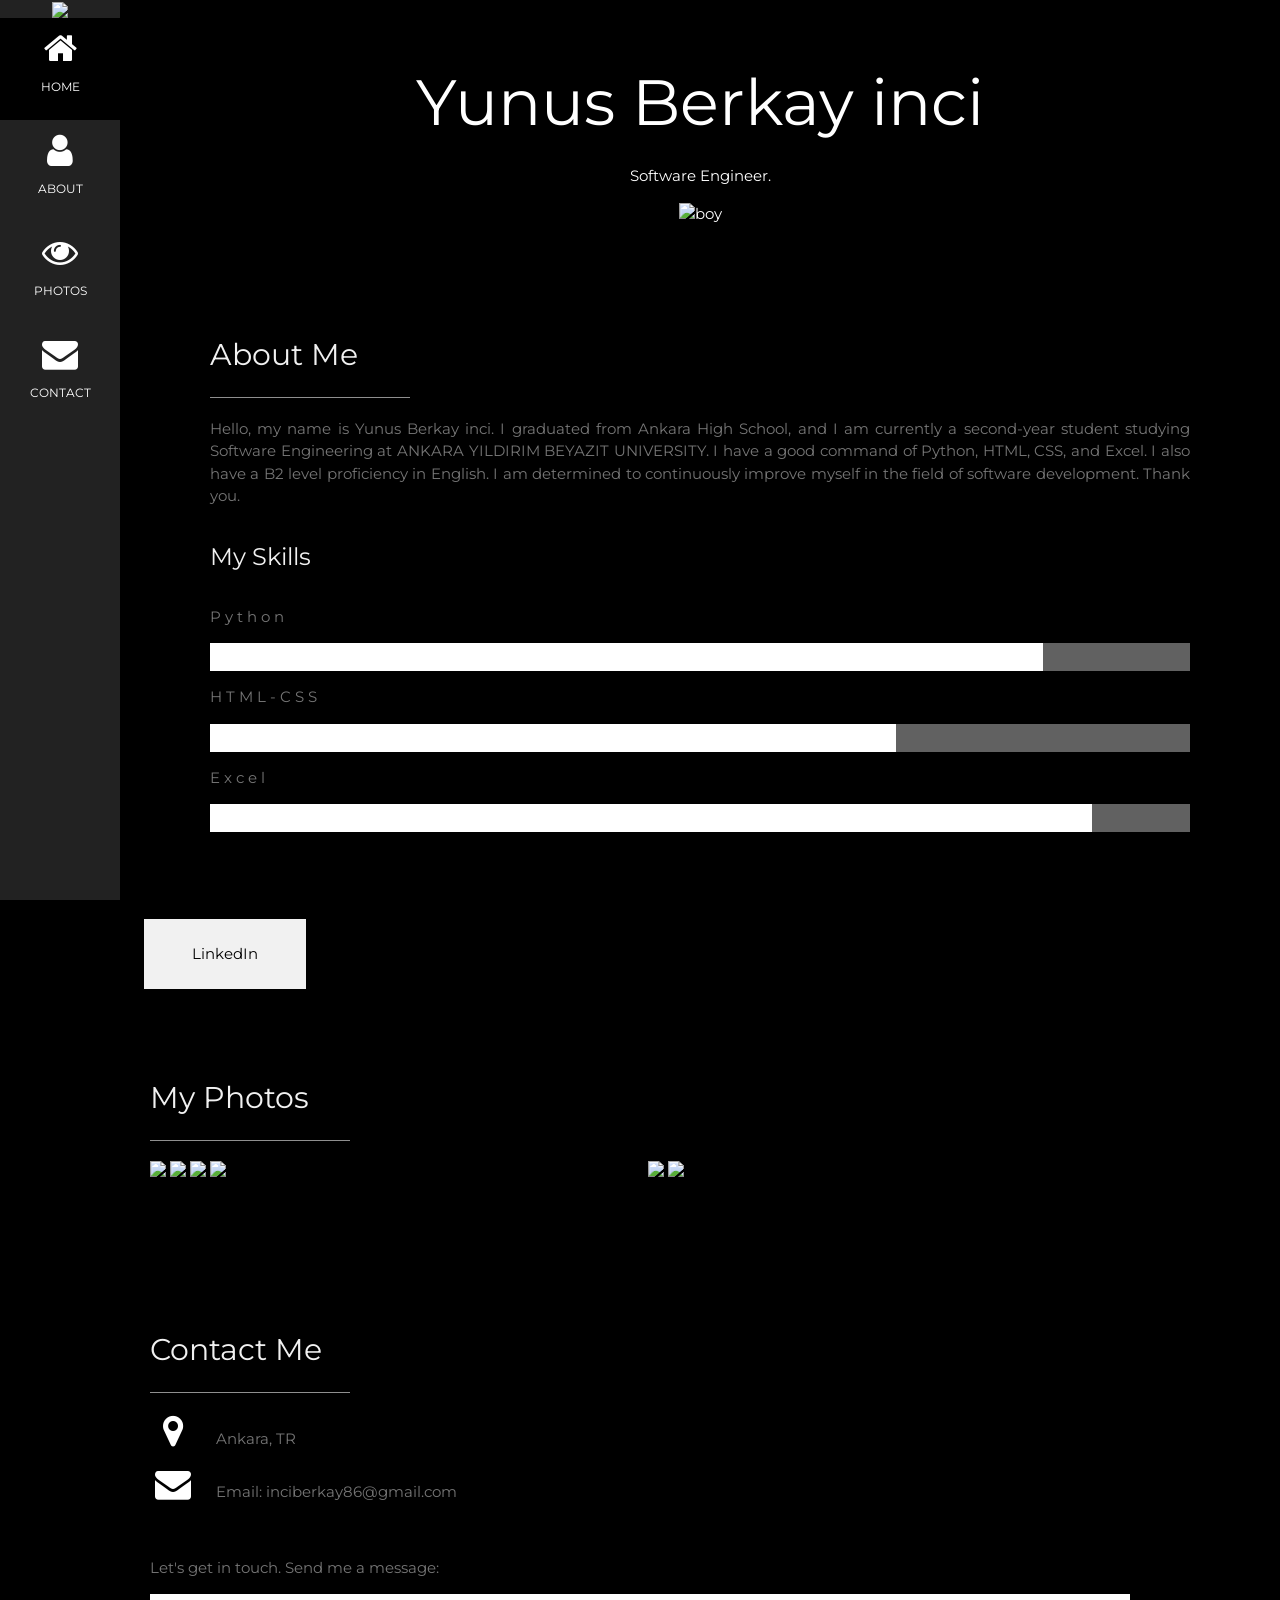
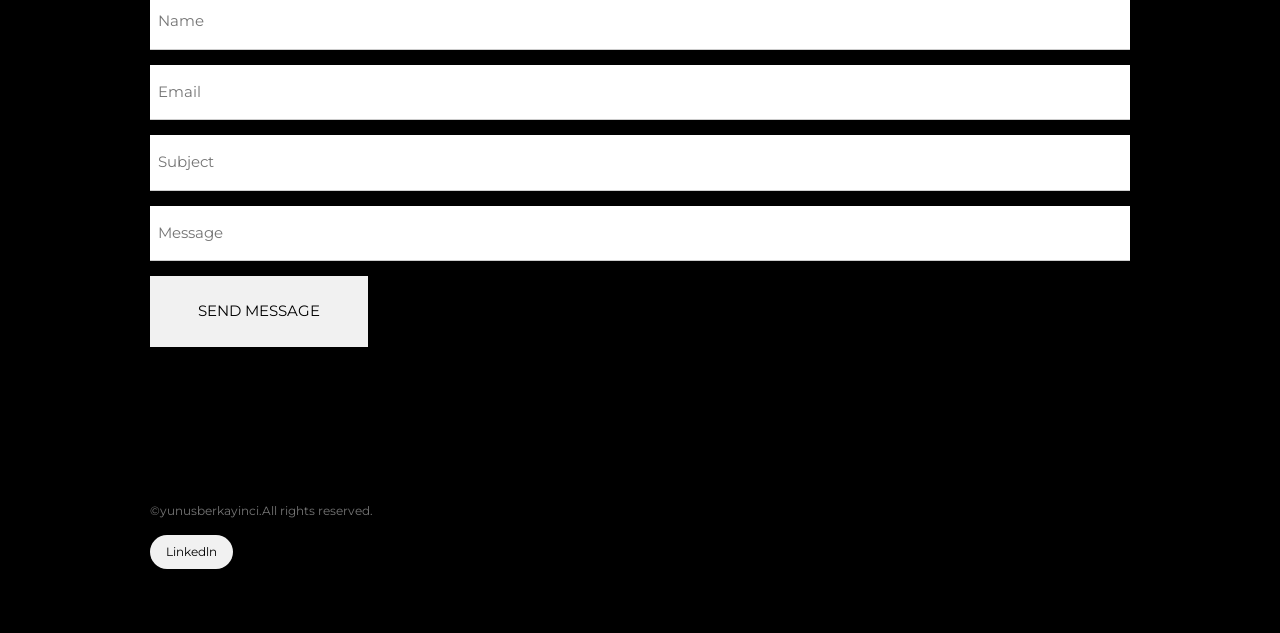
==== index.html @ 7a549a01 "Add files via upload" ====
<!DOCTYPE html>
<html>
  
  <head>
    

    <link rel="icon" type="image/png" href="logo.png">
    <title>Yunus Berkay inci</title>
    <body oncontextmenu="return false" onselectstart="return false" ondragstart="return false"></body>
<script type="text/javascript">

//form tags to omit in NS6+:
var omitformtags=["input", "textarea", "select"]

omitformtags=omitformtags.join("|")

function disableselect(e){
if (omitformtags.indexOf(e.target.tagName.toLowerCase())==-1)
return false
}

function reEnable(){
return true
}

if (typeof document.onselectstart!="undefined")
document.onselectstart=new Function ("return false")
else{
document.onmousedown=disableselect
document.onmouseup=reEnable
}

</script>
<body onkeydown="return false">
    <SCRIPT LANGUAGE="Javascript"><!--
      var isNS = (navigator.appName == "Netscape") ? 1 : 0;
      var EnableRightClick = 0;
      if(isNS)
      document.captureEvents(Event.MOUSEDOWN||Event.MOUSEUP);
      function mischandler(){
      if(EnableRightClick==1){ return true; }
      else {return false; }
      }
      function mousehandler(e){
      if(EnableRightClick==1){ return true; }
      var myevent = (isNS) ? e : event;
      var eventbutton = (isNS) ? myevent.which : myevent.button;
      if((eventbutton==2)||(eventbutton==3)) return false;
      }
      function keyhandler(e) {
      var myevent = (isNS) ? e : window.event;
      if (myevent.keyCode==96)
      EnableRightClick = 1;
      return;
      }
      document.oncontextmenu = mischandler;
      document.onkeypress = keyhandler;
      document.onmousedown = mousehandler;
      document.onmouseup = mousehandler;
      //-->
      </script>
    <!-- Google tag (gtag.js) -->
<script async src="https://www.googletagmanager.com/gtag/js?id=G-PHRYR0H6L5">
</script>
<script>
  window.dataLayer = window.dataLayer || [];
  function gtag(){dataLayer.push(arguments);}
  gtag('js', new Date());

  gtag('config', 'G-PHRYR0H6L5');
</script>
<script async src="https://pagead2.googlesyndication.com/pagead/js/adsbygoogle.js?client=ca-pub-6258520644225406"
     crossorigin="anonymous"></script>
    <meta charset="UTF-8">
    <meta name="viewport" content="width=device-width, initial-scale=1">
    <link rel="stylesheet" href="https://www.w3schools.com/w3css/4/w3.css">
    <link rel="stylesheet" href="https://fonts.googleapis.com/css?family=Montserrat">
    <link rel="stylesheet" href="https://cdnjs.cloudflare.com/ajax/libs/font-awesome/4.7.0/css/font-awesome.min.css">
    <style>
    body, h1,h2,h3,h4,h5,h6 {font-family: "Montserrat", sans-serif}
    .w3-row-padding img {margin-bottom: 12px}
    /* Set the width of the sidebar to 120px */
    .w3-sidebar {width: 120px;background: #222;}
    /* Add a left margin to the "page content" that matches the width of the sidebar (120px) */
    #main {margin-left: 120px}
    /* Remove margins from "page content" on small screens */
    @media only screen and (max-width: 600px) {#main {margin-left: 0}}
    </style>
  </head>
<body class="w3-black">

<!-- Icon Bar (Sidebar - hidden on small screens) -->
<nav class="w3-sidebar w3-bar-block w3-small w3-hide-small w3-center">
  <!-- Avatar image in top left corner -->
  <img src="mezuniyet.jpeg" style="width:100%">
  <a href="#" class="w3-bar-item w3-button w3-padding-large w3-black">
    <i class="fa fa-home w3-xxlarge"></i>
    <p>HOME</p>
    

  </a>
  <a href="#about" class="w3-bar-item w3-button w3-padding-large w3-hover-black">
    <i class="fa fa-user w3-xxlarge"></i>
    <p>ABOUT</p>
  </a>
  <a href="#photos" class="w3-bar-item w3-button w3-padding-large w3-hover-black">
    <i class="fa fa-eye w3-xxlarge"></i>
    <p>PHOTOS</p>
  </a>
  <a href="#contact" class="w3-bar-item w3-button w3-padding-large w3-hover-black">
    <i class="fa fa-envelope w3-xxlarge"></i>
    <p>CONTACT</p>
  </a>
</nav>

<!-- Navbar on small screens (Hidden on medium and large screens) -->
<div class="w3-top w3-hide-large w3-hide-medium" id="myNavbar">
  <div class="w3-bar w3-black w3-opacity w3-hover-opacity-off w3-center w3-small">
    <a href="#" class="w3-bar-item w3-button" style="width:25% !important">HOME</a>
    <a href="#about" class="w3-bar-item w3-button" style="width:25% !important">ABOUT</a>
    <a href="#photos" class="w3-bar-item w3-button" style="width:25% !important">PHOTOS</a>
    <a href="#contact" class="w3-bar-item w3-button" style="width:25% !important">CONTACT</a>
  </div>
</div>

<!-- Page Content -->
<div class="w3-padding-large" id="main">
  <!-- Header/Home -->
  <header class="w3-container w3-padding-32 w3-center w3-black" id="home">
    <h1 class="w3-jumbo"><span class="w3-hide-small">Yunus </span> Berkay inci</h1>
    <p>Software Engineer.</p>
    <img src="ana_resim.jpeg" alt="boy" class="w3-image" width="992" height="1108">
  </header>

  <!-- About Section -->
  <div class="w3-content w3-justify w3-text-grey w3-padding-64" id="about">
    <h2 class="w3-text-light-grey">About Me</h2>
    <hr style="width:200px" class="w3-opacity">
    <p>Hello,

my name is Yunus Berkay inci. I graduated from Ankara High School, and I am currently a second-year student studying Software Engineering at ANKARA YILDIRIM BEYAZIT UNIVERSITY. I have a good command of Python, HTML, CSS, and Excel. I also have a B2 level proficiency in English. I am determined to continuously improve myself in the field of software development.

Thank you.

    </p>
    <h3 class="w3-padding-16 w3-text-light-grey">My Skills</h3>
    <p class="w3-wide">Python</p>
    <div class="w3-dark-grey">
      <div class="w3-white" style="height:28px;width:85%"></div>
    </div>
    <p class="w3-wide">HTML-CSS</p>
    <div class="w3-dark-grey">
      <div class="w3-white" style="height:28px;width:70%"></div>
    </div>
    <p class="w3-wide">Excel</p>
    <div class="w3-dark-grey">
      <div class="w3-white" style="height:28px;width:90%"></div>
    </div><br>
    
    
    </div>

    <button class="w3-button w3-light-grey w3-padding-large">
      <a href="javascript:void(0)" class="w3-button w3-light-grey w3-padding-large">LinkedIn</a>
    </button>
    
    
    </div>
    
    
    
  <!-- End About Section -->
  </div>
  
  <!-- Portfolio Section -->
  <div class="w3-padding-64 w3-content" id="photos">
    <h2 class="w3-text-light-grey">My Photos</h2>
    <hr style="width:200px" class="w3-opacity">

    <!-- Grid for photos -->
    <div class="w3-row-padding" style="margin:0 -16px">
      <div class="w3-half">
        <img src="kurtulus_moto.jpeg" style="width:100%">
        <img src="f5.jpeg" style="width:100%">
        <img src="silah.jpeg" style="width:100%">
        <img src="havali.jpeg" style="width:100%">
      </div>

      <div class="w3-half">
        <img src="mezuniyet.jpeg" style="width:100%">
        
        <img src="kucuk_aslan.jpeg" style="width:100%">
        
      </div>
    <!-- End photo grid -->
    </div>
  <!-- End Portfolio Section -->
  </div>

  <!-- Contact Section -->
  <div class="w3-padding-64 w3-content w3-text-grey" id="contact">
    <h2 class="w3-text-light-grey">Contact Me</h2>
    <hr style="width:200px" class="w3-opacity">

    <div class="w3-section">
      <p><i class="fa fa-map-marker fa-fw w3-text-white w3-xxlarge w3-margin-right"></i> Ankara, TR</p>
      
      <p><i class="fa fa-envelope fa-fw w3-text-white w3-xxlarge w3-margin-right"> </i> Email: inciberkay86@gmail.com</p>
    </div><br>
    <p>Let's get in touch. Send me a message:</p>

    <form action="/action_page.php" target="_blank">
      <p><input class="w3-input w3-padding-16" type="text" placeholder="Name" required name="Name"></p>
      <p><input class="w3-input w3-padding-16" type="text" placeholder="Email" required name="Email"></p>
      <p><input class="w3-input w3-padding-16" type="text" placeholder="Subject" required name="Subject"></p>
      <p><input class="w3-input w3-padding-16" type="text" placeholder="Message" required name="Message"></p>
      <p>
        <button class="w3-button w3-light-grey w3-padding-large" type="submit">
          <a href="https://mail.google.com/" class="w3-button w3-light-grey w3-padding-large">SEND MESSAGE</a>
        </button>
      </p>
    </form>
  <!-- End Contact Section -->
  </div>
  
<footer class="w3-content w3-padding-64 w3-text-grey w3-xlarge">
  
 <p class="w3-small">©yunusberkayinci.All rights reserved.  </p>
 <a class="w3-button w3-round-xxlarge w3-small w3-light-grey" href="https://www.linkedin.com/in/yunusberkayinciseng/" target="_blank">Linkedln</a> 
 <!-- End footer -->
</footer>

<!-- END PAGE CONTENT -->
</div>

</body>
</html>
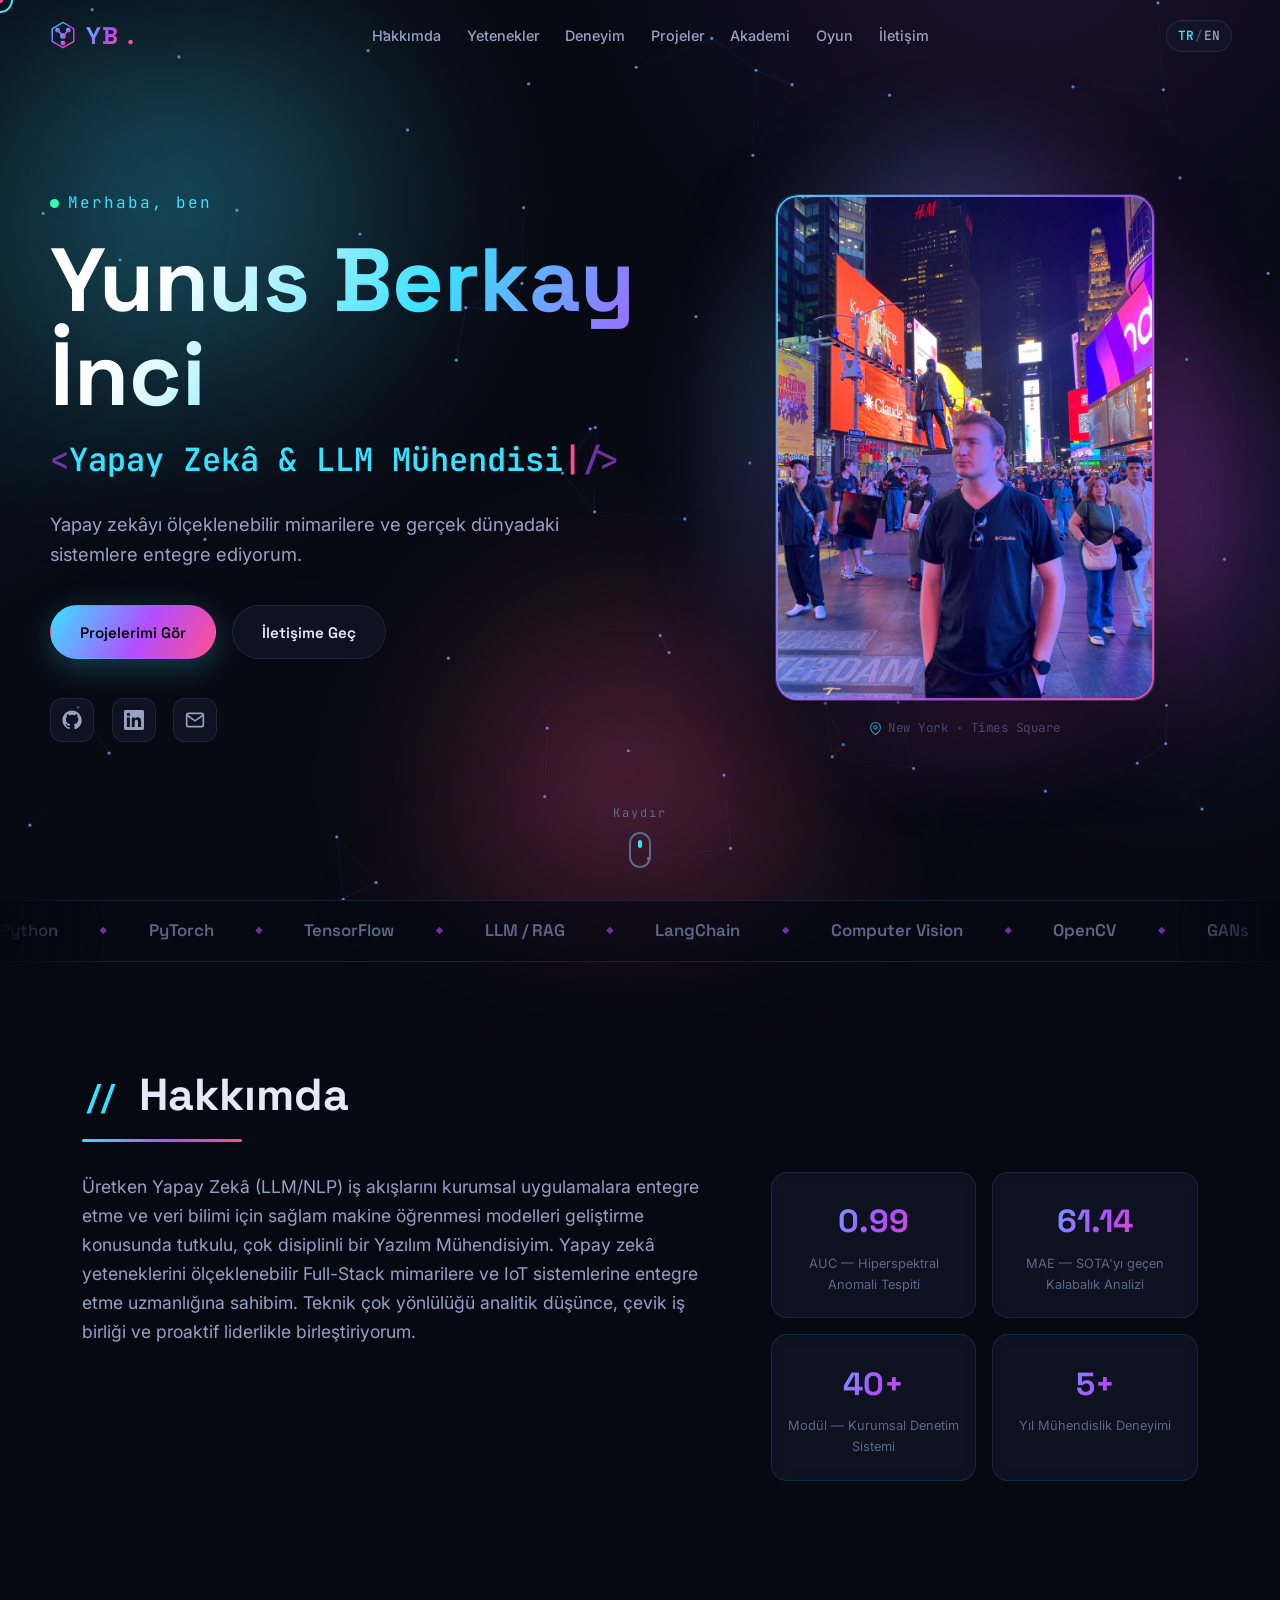
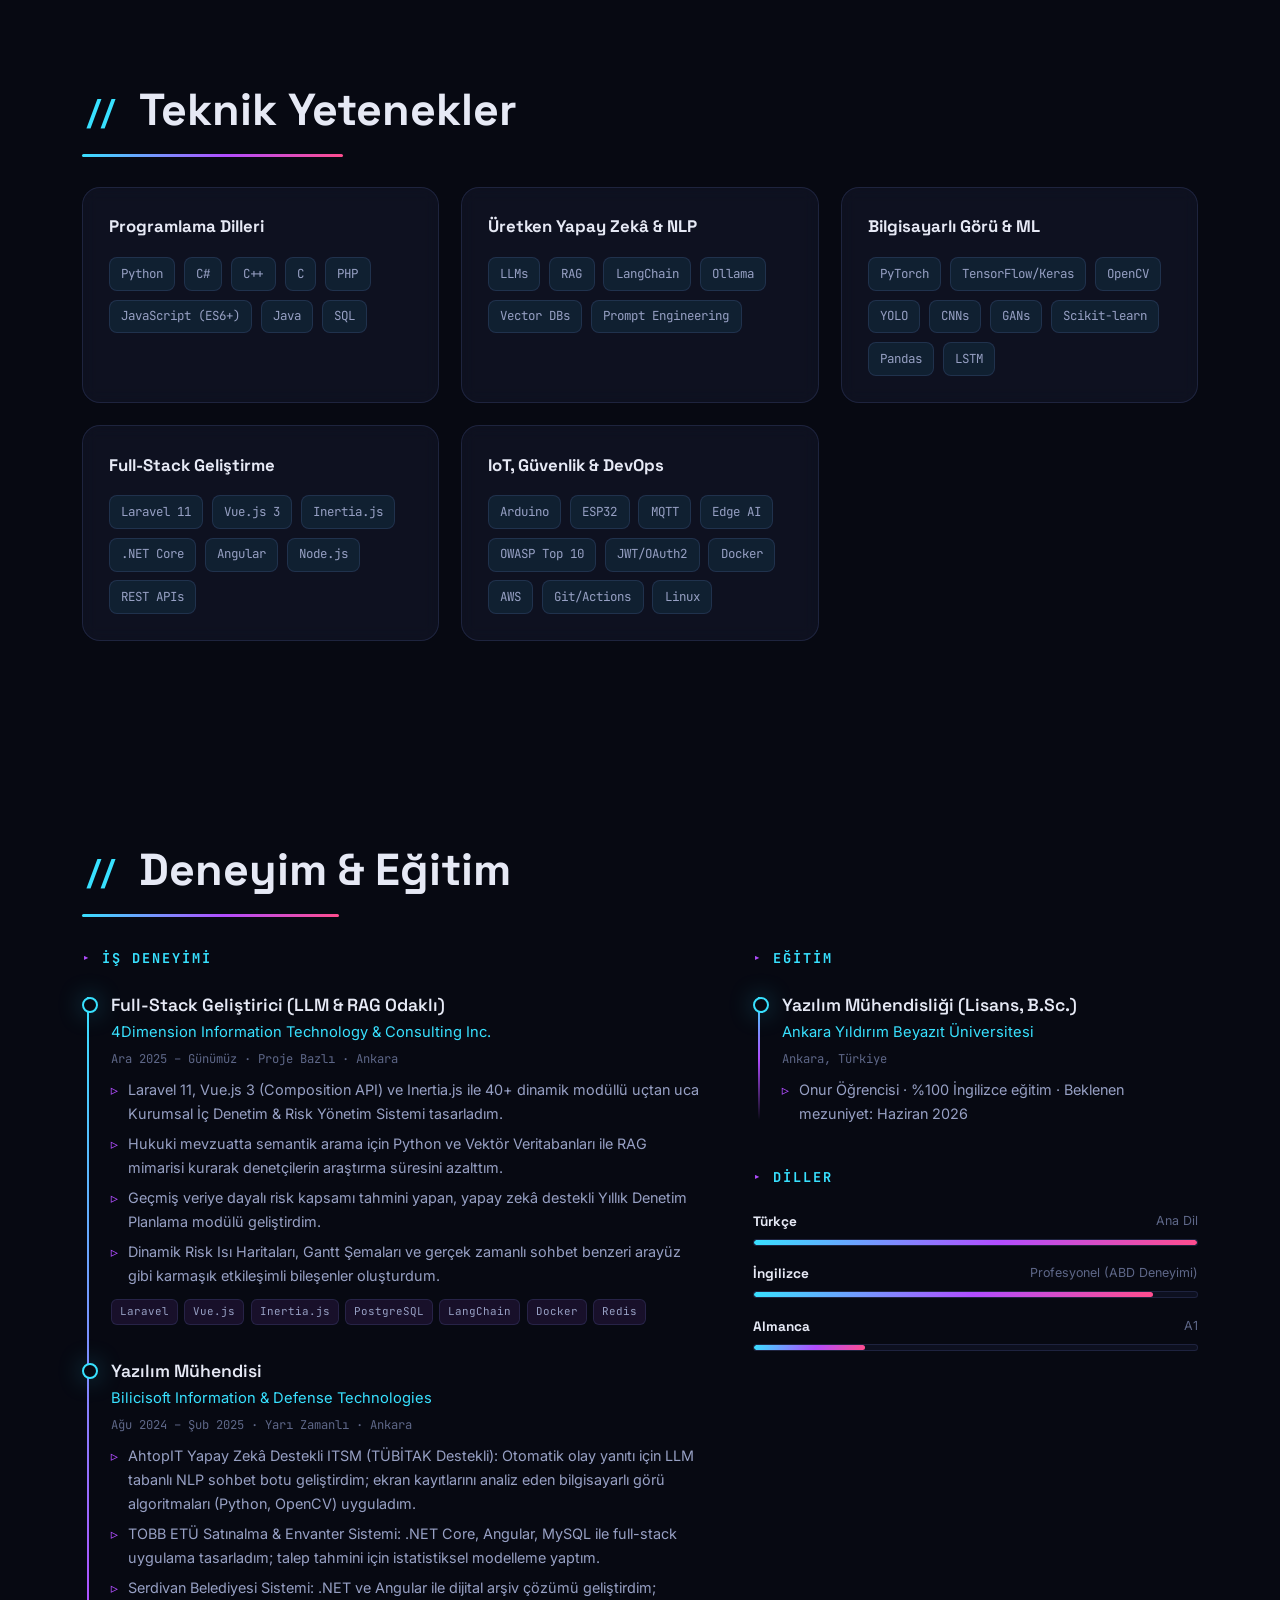
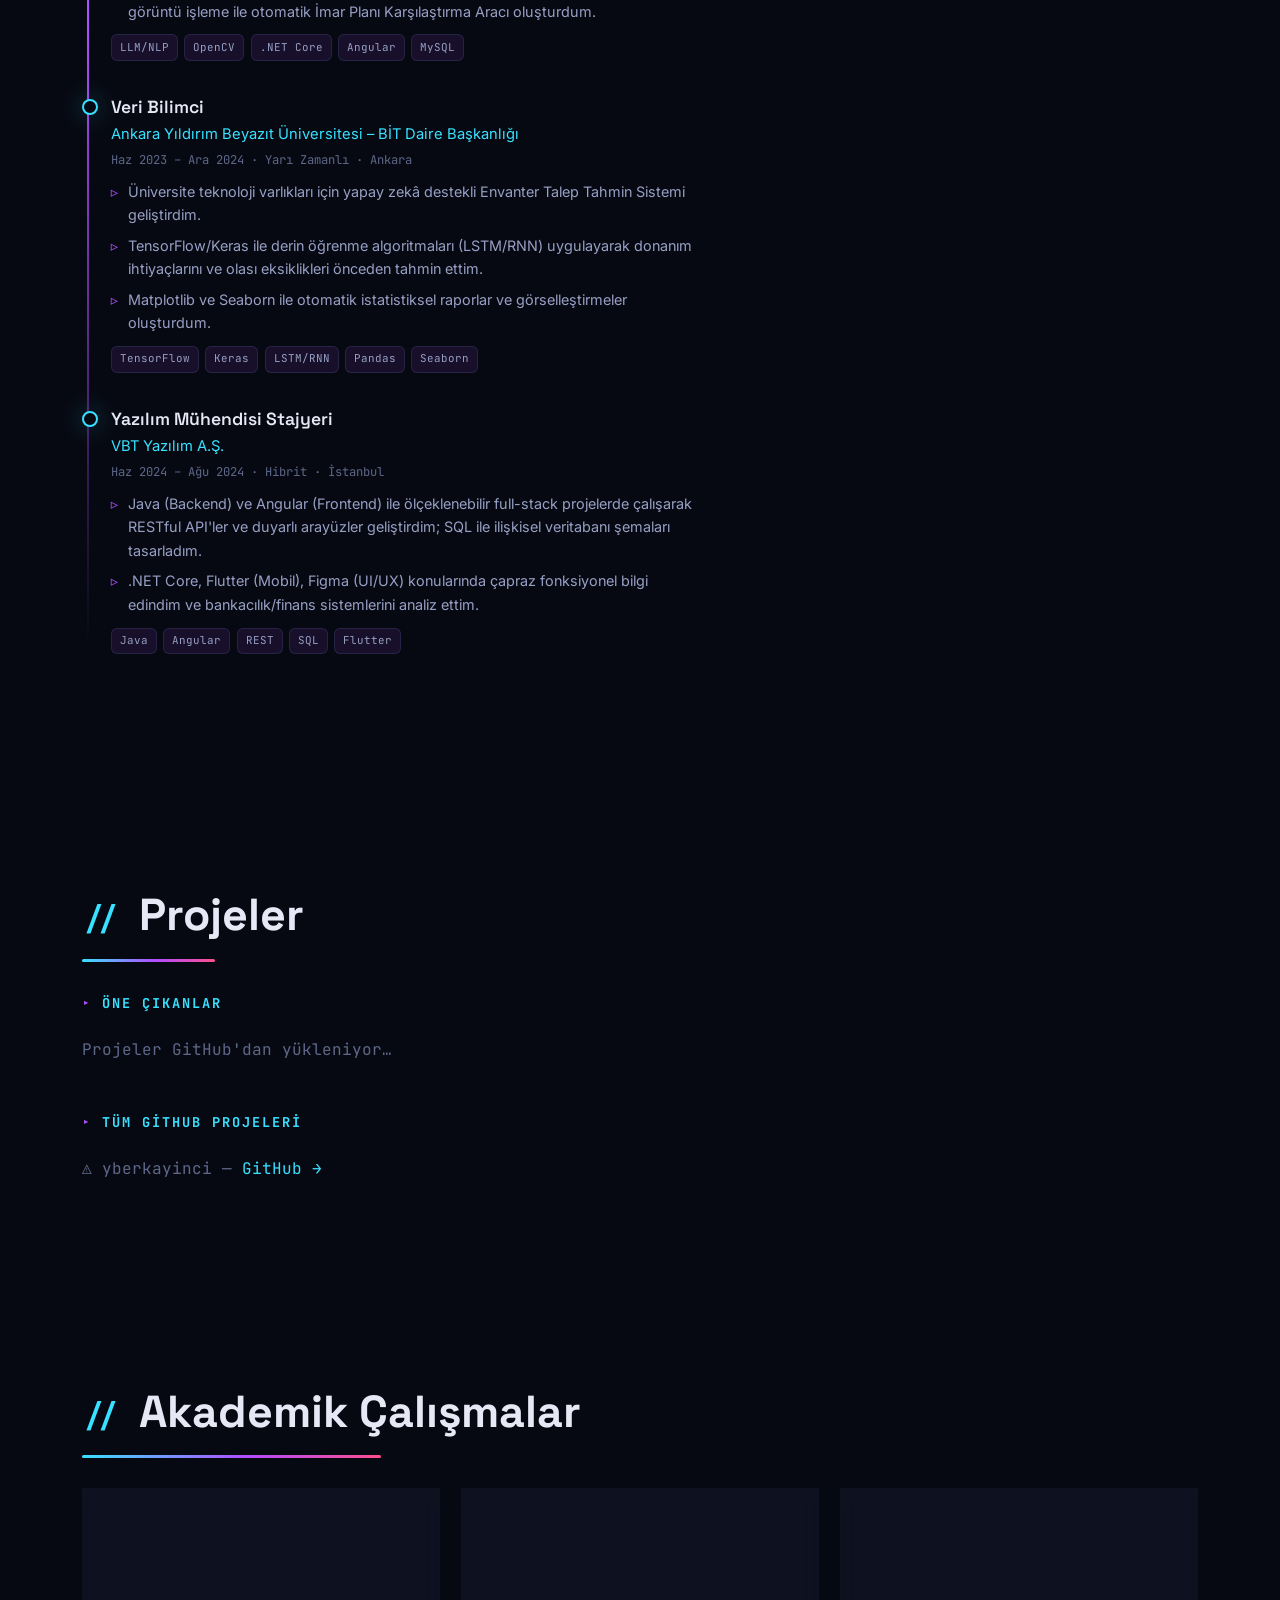
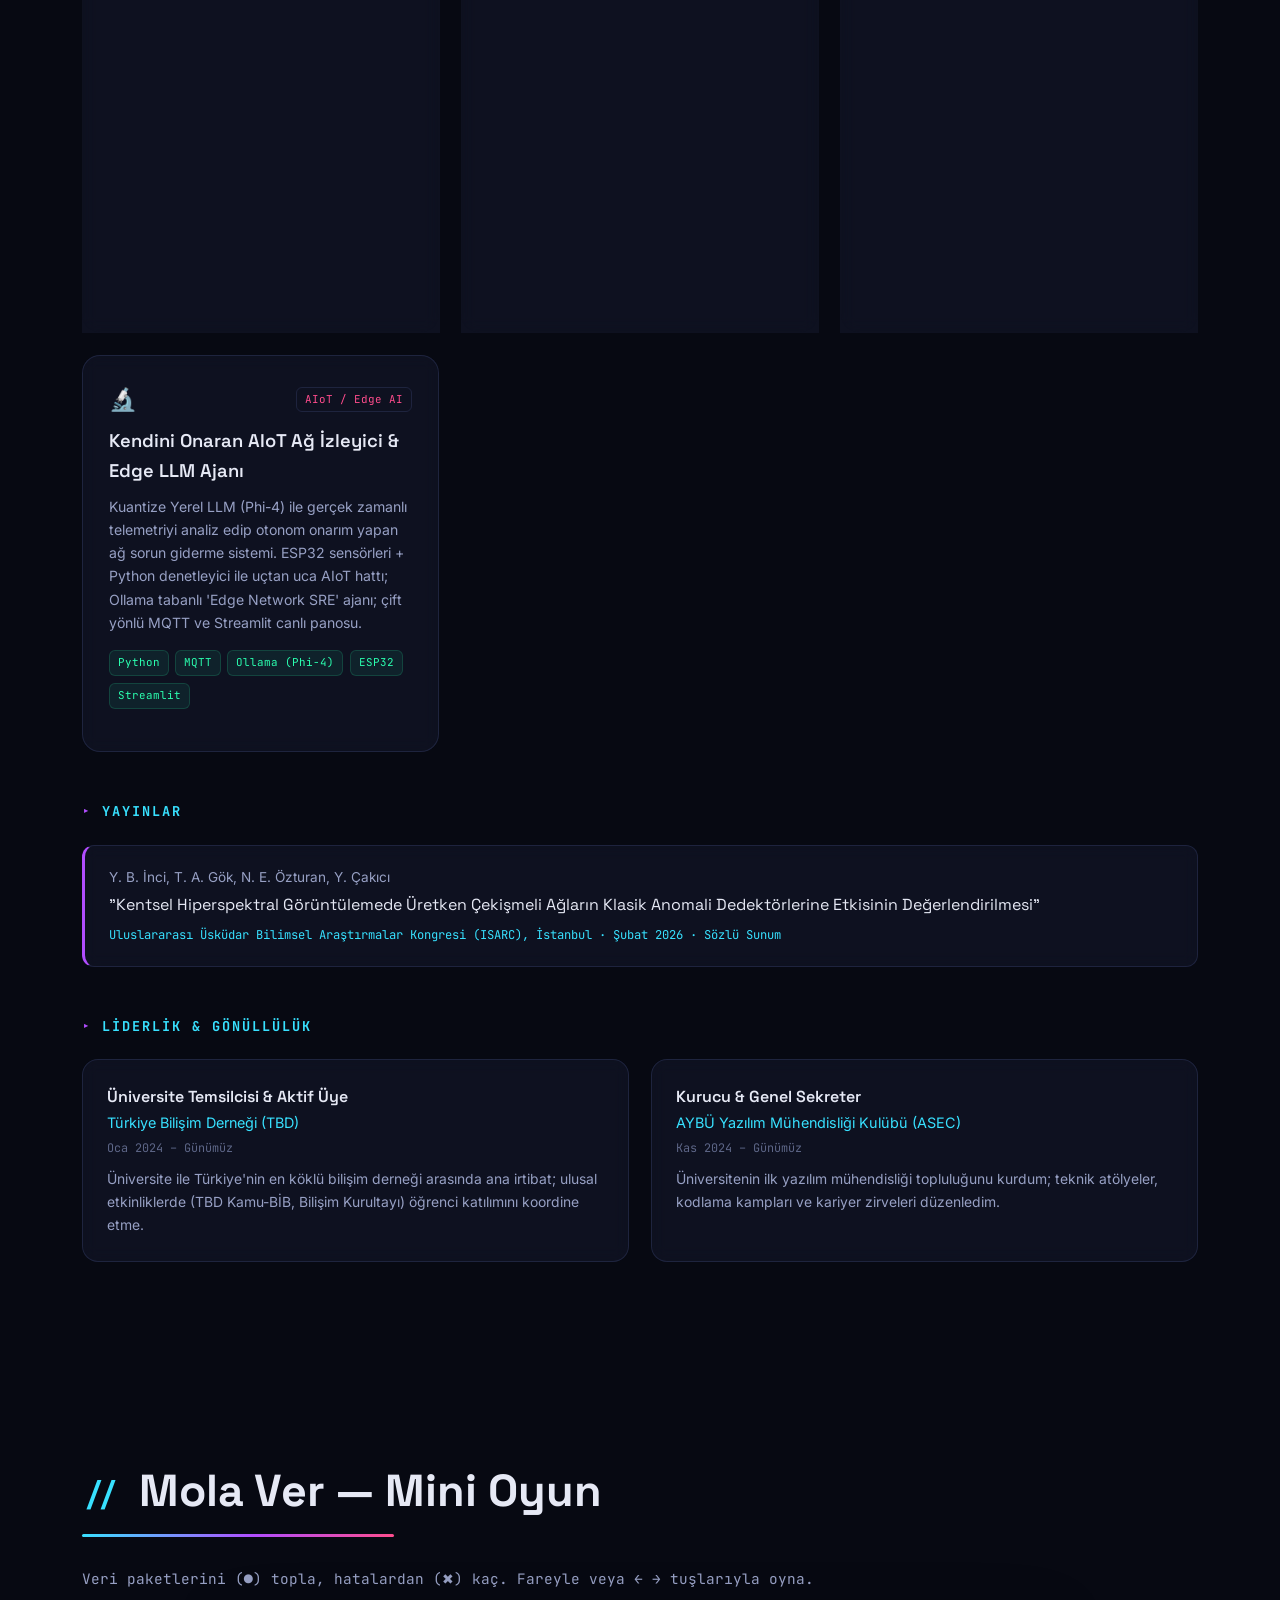
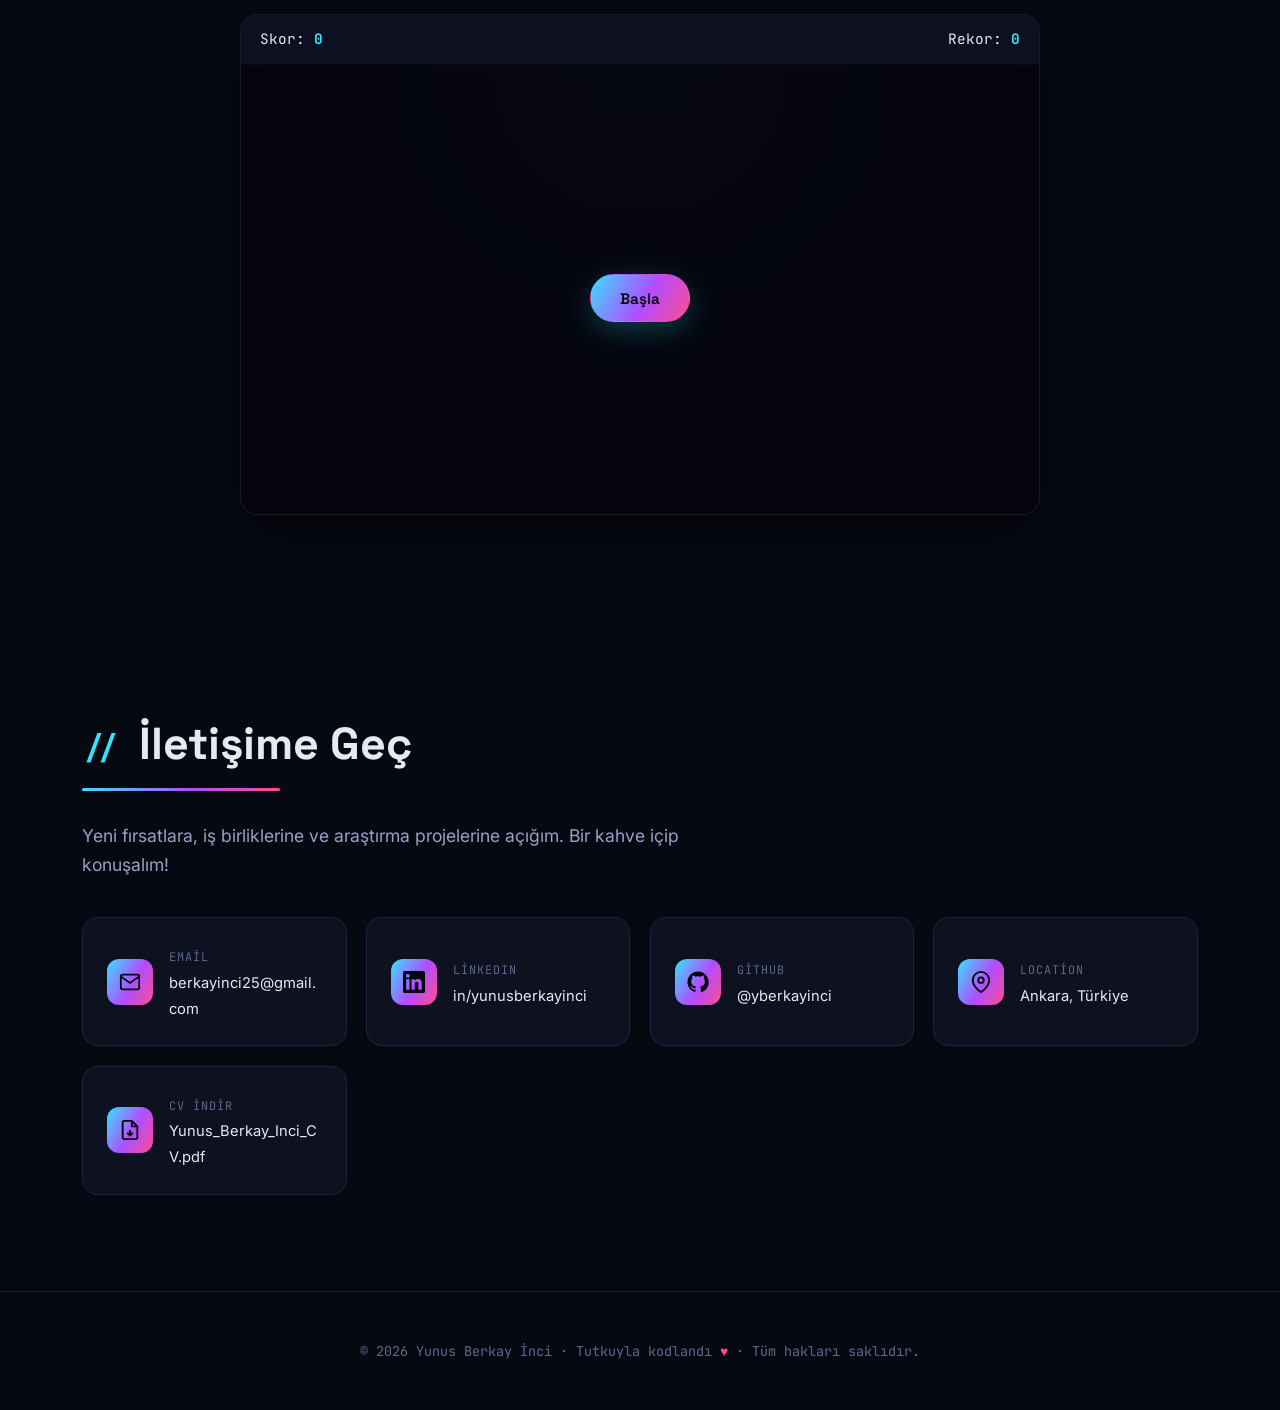
==== commit 2f4bfd0c: "feat: modern bilingual portfolio with photo, logo, animations & live GitHub projects Dark+neon, TR/E" ====
--- a/index.html
+++ b/index.html
@@ -1,237 +1,191 @@
-<!DOCTYPE html>
-<html>
-  
-  <head>
-    
-
-    <link rel="icon" type="image/png" href="logo.png">
-    <title>Yunus Berkay inci</title>
-    <body oncontextmenu="return false" onselectstart="return false" ondragstart="return false"></body>
-<script type="text/javascript">
-
-//form tags to omit in NS6+:
-var omitformtags=["input", "textarea", "select"]
-
-omitformtags=omitformtags.join("|")
-
-function disableselect(e){
-if (omitformtags.indexOf(e.target.tagName.toLowerCase())==-1)
-return false
-}
-
-function reEnable(){
-return true
-}
-
-if (typeof document.onselectstart!="undefined")
-document.onselectstart=new Function ("return false")
-else{
-document.onmousedown=disableselect
-document.onmouseup=reEnable
-}
-
-</script>
-<body onkeydown="return false">
-    <SCRIPT LANGUAGE="Javascript"><!--
-      var isNS = (navigator.appName == "Netscape") ? 1 : 0;
-      var EnableRightClick = 0;
-      if(isNS)
-      document.captureEvents(Event.MOUSEDOWN||Event.MOUSEUP);
-      function mischandler(){
-      if(EnableRightClick==1){ return true; }
-      else {return false; }
-      }
-      function mousehandler(e){
-      if(EnableRightClick==1){ return true; }
-      var myevent = (isNS) ? e : event;
-      var eventbutton = (isNS) ? myevent.which : myevent.button;
-      if((eventbutton==2)||(eventbutton==3)) return false;
-      }
-      function keyhandler(e) {
-      var myevent = (isNS) ? e : window.event;
-      if (myevent.keyCode==96)
-      EnableRightClick = 1;
-      return;
-      }
-      document.oncontextmenu = mischandler;
-      document.onkeypress = keyhandler;
-      document.onmousedown = mousehandler;
-      document.onmouseup = mousehandler;
-      //-->
-      </script>
-    <!-- Google tag (gtag.js) -->
-<script async src="https://www.googletagmanager.com/gtag/js?id=G-PHRYR0H6L5">
-</script>
-<script>
-  window.dataLayer = window.dataLayer || [];
-  function gtag(){dataLayer.push(arguments);}
-  gtag('js', new Date());
-
-  gtag('config', 'G-PHRYR0H6L5');
-</script>
-<script async src="https://pagead2.googlesyndication.com/pagead/js/adsbygoogle.js?client=ca-pub-6258520644225406"
-     crossorigin="anonymous"></script>
-    <meta charset="UTF-8">
-    <meta name="viewport" content="width=device-width, initial-scale=1">
-    <link rel="stylesheet" href="https://www.w3schools.com/w3css/4/w3.css">
-    <link rel="stylesheet" href="https://fonts.googleapis.com/css?family=Montserrat">
-    <link rel="stylesheet" href="https://cdnjs.cloudflare.com/ajax/libs/font-awesome/4.7.0/css/font-awesome.min.css">
-    <style>
-    body, h1,h2,h3,h4,h5,h6 {font-family: "Montserrat", sans-serif}
-    .w3-row-padding img {margin-bottom: 12px}
-    /* Set the width of the sidebar to 120px */
-    .w3-sidebar {width: 120px;background: #222;}
-    /* Add a left margin to the "page content" that matches the width of the sidebar (120px) */
-    #main {margin-left: 120px}
-    /* Remove margins from "page content" on small screens */
-    @media only screen and (max-width: 600px) {#main {margin-left: 0}}
-    </style>
-  </head>
-<body class="w3-black">
-
-<!-- Icon Bar (Sidebar - hidden on small screens) -->
-<nav class="w3-sidebar w3-bar-block w3-small w3-hide-small w3-center">
-  <!-- Avatar image in top left corner -->
-  <img src="mezuniyet.jpeg" style="width:100%">
-  <a href="#" class="w3-bar-item w3-button w3-padding-large w3-black">
-    <i class="fa fa-home w3-xxlarge"></i>
-    <p>HOME</p>
-    
-
-  </a>
-  <a href="#about" class="w3-bar-item w3-button w3-padding-large w3-hover-black">
-    <i class="fa fa-user w3-xxlarge"></i>
-    <p>ABOUT</p>
-  </a>
-  <a href="#photos" class="w3-bar-item w3-button w3-padding-large w3-hover-black">
-    <i class="fa fa-eye w3-xxlarge"></i>
-    <p>PHOTOS</p>
-  </a>
-  <a href="#contact" class="w3-bar-item w3-button w3-padding-large w3-hover-black">
-    <i class="fa fa-envelope w3-xxlarge"></i>
-    <p>CONTACT</p>
-  </a>
-</nav>
-
-<!-- Navbar on small screens (Hidden on medium and large screens) -->
-<div class="w3-top w3-hide-large w3-hide-medium" id="myNavbar">
-  <div class="w3-bar w3-black w3-opacity w3-hover-opacity-off w3-center w3-small">
-    <a href="#" class="w3-bar-item w3-button" style="width:25% !important">HOME</a>
-    <a href="#about" class="w3-bar-item w3-button" style="width:25% !important">ABOUT</a>
-    <a href="#photos" class="w3-bar-item w3-button" style="width:25% !important">PHOTOS</a>
-    <a href="#contact" class="w3-bar-item w3-button" style="width:25% !important">CONTACT</a>
-  </div>
-</div>
-
-<!-- Page Content -->
-<div class="w3-padding-large" id="main">
-  <!-- Header/Home -->
-  <header class="w3-container w3-padding-32 w3-center w3-black" id="home">
-    <h1 class="w3-jumbo"><span class="w3-hide-small">Yunus </span> Berkay inci</h1>
-    <p>Software Engineer.</p>
-    <img src="ana_resim.jpeg" alt="boy" class="w3-image" width="992" height="1108">
-  </header>
-
-  <!-- About Section -->
-  <div class="w3-content w3-justify w3-text-grey w3-padding-64" id="about">
-    <h2 class="w3-text-light-grey">About Me</h2>
-    <hr style="width:200px" class="w3-opacity">
-    <p>Hello,
-
-my name is Yunus Berkay inci. I graduated from Ankara High School, and I am currently a second-year student studying Software Engineering at ANKARA YILDIRIM BEYAZIT UNIVERSITY. I have a good command of Python, HTML, CSS, and Excel. I also have a B2 level proficiency in English. I am determined to continuously improve myself in the field of software development.
-
-Thank you.
-
-    </p>
-    <h3 class="w3-padding-16 w3-text-light-grey">My Skills</h3>
-    <p class="w3-wide">Python</p>
-    <div class="w3-dark-grey">
-      <div class="w3-white" style="height:28px;width:85%"></div>
-    </div>
-    <p class="w3-wide">HTML-CSS</p>
-    <div class="w3-dark-grey">
-      <div class="w3-white" style="height:28px;width:70%"></div>
-    </div>
-    <p class="w3-wide">Excel</p>
-    <div class="w3-dark-grey">
-      <div class="w3-white" style="height:28px;width:90%"></div>
-    </div><br>
-    
-    
-    </div>
-
-    <button class="w3-button w3-light-grey w3-padding-large">
-      <a href="javascript:void(0)" class="w3-button w3-light-grey w3-padding-large">LinkedIn</a>
-    </button>
-    
-    
-    </div>
-    
-    
-    
-  <!-- End About Section -->
-  </div>
-  
-  <!-- Portfolio Section -->
-  <div class="w3-padding-64 w3-content" id="photos">
-    <h2 class="w3-text-light-grey">My Photos</h2>
-    <hr style="width:200px" class="w3-opacity">
-
-    <!-- Grid for photos -->
-    <div class="w3-row-padding" style="margin:0 -16px">
-      <div class="w3-half">
-        <img src="kurtulus_moto.jpeg" style="width:100%">
-        <img src="f5.jpeg" style="width:100%">
-        <img src="silah.jpeg" style="width:100%">
-        <img src="havali.jpeg" style="width:100%">
-      </div>
-
-      <div class="w3-half">
-        <img src="mezuniyet.jpeg" style="width:100%">
-        
-        <img src="kucuk_aslan.jpeg" style="width:100%">
-        
-      </div>
-    <!-- End photo grid -->
-    </div>
-  <!-- End Portfolio Section -->
-  </div>
-
-  <!-- Contact Section -->
-  <div class="w3-padding-64 w3-content w3-text-grey" id="contact">
-    <h2 class="w3-text-light-grey">Contact Me</h2>
-    <hr style="width:200px" class="w3-opacity">
-
-    <div class="w3-section">
-      <p><i class="fa fa-map-marker fa-fw w3-text-white w3-xxlarge w3-margin-right"></i> Ankara, TR</p>
-      
-      <p><i class="fa fa-envelope fa-fw w3-text-white w3-xxlarge w3-margin-right"> </i> Email: inciberkay86@gmail.com</p>
-    </div><br>
-    <p>Let's get in touch. Send me a message:</p>
-
-    <form action="/action_page.php" target="_blank">
-      <p><input class="w3-input w3-padding-16" type="text" placeholder="Name" required name="Name"></p>
-      <p><input class="w3-input w3-padding-16" type="text" placeholder="Email" required name="Email"></p>
-      <p><input class="w3-input w3-padding-16" type="text" placeholder="Subject" required name="Subject"></p>
-      <p><input class="w3-input w3-padding-16" type="text" placeholder="Message" required name="Message"></p>
-      <p>
-        <button class="w3-button w3-light-grey w3-padding-large" type="submit">
-          <a href="https://mail.google.com/" class="w3-button w3-light-grey w3-padding-large">SEND MESSAGE</a>
-        </button>
-      </p>
-    </form>
-  <!-- End Contact Section -->
-  </div>
-  
-<footer class="w3-content w3-padding-64 w3-text-grey w3-xlarge">
-  
- <p class="w3-small">©yunusberkayinci.All rights reserved.  </p>
- <a class="w3-button w3-round-xxlarge w3-small w3-light-grey" href="https://www.linkedin.com/in/yunusberkayinciseng/" target="_blank">Linkedln</a> 
- <!-- End footer -->
-</footer>
-
-<!-- END PAGE CONTENT -->
-</div>
-
-</body>
-</html>
+<!DOCTYPE html>
+<html lang="tr">
+<head>
+  <meta charset="UTF-8" />
+  <meta name="viewport" content="width=device-width, initial-scale=1.0" />
+  <title>Yunus Berkay İnci — Software Engineer & AI Researcher</title>
+  <meta name="description" content="Yunus Berkay İnci — Multidisciplinary Software Engineer specializing in AI, LLM/RAG, Computer Vision, Full-Stack and AIoT systems." />
+  <meta name="author" content="Yunus Berkay İnci" />
+  <!-- Open Graph -->
+  <meta property="og:title" content="Yunus Berkay İnci — Software Engineer & AI Researcher" />
+  <meta property="og:description" content="AI · LLM/RAG · Computer Vision · Full-Stack · AIoT" />
+  <meta property="og:type" content="website" />
+
+  <link rel="preconnect" href="https://fonts.googleapis.com" />
+  <link rel="preconnect" href="https://fonts.gstatic.com" crossorigin />
+  <link href="https://fonts.googleapis.com/css2?family=Space+Grotesk:wght@400;500;600;700&family=Inter:wght@300;400;500;600&family=JetBrains+Mono:wght@400;600&display=swap" rel="stylesheet" />
+  <link rel="stylesheet" href="styles.css" />
+  <link rel="icon" type="image/svg+xml" href="assets/logo.svg" />
+</head>
+<body>
+  <!-- Cinematic preloader -->
+  <div id="preloader">
+    <div class="pre-inner">
+      <div class="pre-logo"><img src="assets/logo.svg" alt="YB" /></div>
+      <div class="pre-wordmark">YUNUS BERKAY İNCİ</div>
+      <div class="pre-bar"><span></span></div>
+      <div class="pre-count">0%</div>
+    </div>
+  </div>
+
+  <!-- Animated particle/neural-network background -->
+  <canvas id="bg-canvas"></canvas>
+
+  <!-- Moving gradient blobs (video-like motion) -->
+  <div class="blobs" aria-hidden="true">
+    <span class="blob b1"></span><span class="blob b2"></span><span class="blob b3"></span>
+  </div>
+  <!-- Film grain overlay -->
+  <div class="grain" aria-hidden="true"></div>
+
+  <!-- Custom cursor glow -->
+  <div id="cursor-glow"></div>
+  <div id="cursor-dot"></div>
+
+  <!-- Scroll progress bar -->
+  <div id="scroll-progress"></div>
+
+  <!-- ====================== NAVBAR ====================== -->
+  <header id="navbar">
+    <a href="#home" class="brand"><img src="assets/logo.svg" alt="" class="brand-logo" /><span class="brand-mark">YB</span><span class="brand-dot">.</span></a>
+    <nav id="nav-links">
+      <a href="#about"      data-nav="about"></a>
+      <a href="#skills"     data-nav="skills"></a>
+      <a href="#experience" data-nav="experience"></a>
+      <a href="#projects"   data-nav="projects"></a>
+      <a href="#research"   data-nav="research"></a>
+      <a href="#play"       data-nav="play"></a>
+      <a href="#contact"    data-nav="contact"></a>
+    </nav>
+    <div class="nav-actions">
+      <button id="lang-toggle" class="pill" title="Language">
+        <span class="lang-tr">TR</span><span class="lang-sep">/</span><span class="lang-en">EN</span>
+      </button>
+      <button id="menu-toggle" aria-label="Menu"><span></span><span></span><span></span></button>
+    </div>
+  </header>
+
+  <!-- ====================== HERO ====================== -->
+  <section id="home" class="hero">
+    <div class="hero-grid">
+      <div class="hero-text">
+        <p class="hero-greeting" data-anim="up"><span class="dot-pulse"></span><span data-i18n="hero.greeting"></span></p>
+        <h1 class="hero-name" id="hero-name" data-anim="up"></h1>
+        <h2 class="hero-roles" data-anim="up"><span class="role-prefix">&lt;</span><span id="typed"></span><span class="cursor-blink">|</span><span class="role-prefix">/&gt;</span></h2>
+        <p class="hero-tagline" id="hero-tagline" data-anim="up"></p>
+        <div class="hero-cta" data-anim="up">
+          <a href="#projects" class="btn btn-primary magnetic" data-i18n="hero.cta1"></a>
+          <a href="#contact" class="btn btn-ghost magnetic" data-i18n="hero.cta2"></a>
+        </div>
+        <div class="hero-socials" id="hero-socials" data-anim="up"></div>
+      </div>
+
+      <div class="hero-photo-wrap" data-anim="zoom">
+        <div class="photo-tilt" id="photo-tilt">
+          <div class="photo-frame">
+            <img src="assets/yunus-hero.jpg" alt="Yunus Berkay İnci" loading="eager" />
+            <div class="photo-shine"></div>
+          </div>
+          <div class="photo-glow"></div>
+        </div>
+        <p class="photo-caption"><svg viewBox="0 0 24 24" fill="none" stroke="currentColor" stroke-width="2" width="13" height="13"><path d="M21 10c0 7-9 13-9 13s-9-6-9-13a9 9 0 0 1 18 0z"/><circle cx="12" cy="10" r="3"/></svg> New York · Times Square</p>
+      </div>
+    </div>
+    <a href="#about" class="scroll-hint"><span data-i18n="hero.scroll"></span><span class="mouse"></span></a>
+  </section>
+
+  <!-- ====================== MARQUEE TECH STRIP ====================== -->
+  <div class="marquee" aria-hidden="true">
+    <div class="marquee-track" id="marquee-track"></div>
+  </div>
+
+  <!-- ====================== ABOUT ====================== -->
+  <section id="about" class="section">
+    <h2 class="section-title reveal" data-i18n="sections.about"></h2>
+    <div class="about-grid">
+      <p class="about-text reveal" id="about-text"></p>
+      <div class="about-stats reveal" id="about-stats"></div>
+    </div>
+  </section>
+
+  <!-- ====================== SKILLS ====================== -->
+  <section id="skills" class="section">
+    <h2 class="section-title reveal" data-i18n="sections.skills"></h2>
+    <div class="skills-wrap" id="skills-wrap"></div>
+  </section>
+
+  <!-- ====================== EXPERIENCE / EDUCATION ====================== -->
+  <section id="experience" class="section">
+    <h2 class="section-title reveal" data-i18n="sections.experience"></h2>
+    <div class="exp-columns">
+      <div>
+        <h3 class="sub-label reveal" data-i18n="labels.experience"></h3>
+        <div class="timeline" id="timeline-exp"></div>
+      </div>
+      <div>
+        <h3 class="sub-label reveal" data-i18n="labels.education"></h3>
+        <div class="timeline" id="timeline-edu"></div>
+        <h3 class="sub-label reveal" data-i18n="labels.languages" style="margin-top:2.5rem"></h3>
+        <div id="languages-wrap"></div>
+      </div>
+    </div>
+  </section>
+
+  <!-- ====================== PROJECTS ====================== -->
+  <section id="projects" class="section">
+    <h2 class="section-title reveal" data-i18n="sections.projects"></h2>
+    <h3 class="sub-label reveal" data-i18n="labels.featured"></h3>
+    <div class="projects-grid" id="featured-grid"></div>
+    <h3 class="sub-label reveal" data-i18n="labels.allProjects" style="margin-top:3rem"></h3>
+    <div class="projects-grid" id="github-grid">
+      <p class="loading" data-i18n="labels.loading"></p>
+    </div>
+  </section>
+
+  <!-- ====================== RESEARCH / ACADEMIC ====================== -->
+  <section id="research" class="section">
+    <h2 class="section-title reveal" data-i18n="sections.research"></h2>
+    <div class="projects-grid" id="academic-grid"></div>
+
+    <h3 class="sub-label reveal" data-i18n="labels.publications" style="margin-top:3rem"></h3>
+    <div id="publications-wrap"></div>
+
+    <h3 class="sub-label reveal" data-i18n="labels.leadership" style="margin-top:3rem"></h3>
+    <div class="leadership-grid" id="leadership-wrap"></div>
+  </section>
+
+  <!-- ====================== MINI GAME ====================== -->
+  <section id="play" class="section">
+    <h2 class="section-title reveal" data-i18n="sections.play"></h2>
+    <p class="game-instr reveal" data-i18n="labels.gameInstr"></p>
+    <div class="game-shell reveal">
+      <div class="game-hud">
+        <span><span data-i18n="labels.gameScore"></span>: <b id="game-score">0</b></span>
+        <span><span data-i18n="labels.gameBest"></span>: <b id="game-best">0</b></span>
+      </div>
+      <canvas id="game-canvas" width="800" height="450"></canvas>
+      <div class="game-overlay" id="game-overlay">
+        <p id="game-msg"></p>
+        <button id="game-btn" class="btn btn-primary" data-i18n="labels.gameStart"></button>
+      </div>
+    </div>
+  </section>
+
+  <!-- ====================== CONTACT ====================== -->
+  <section id="contact" class="section">
+    <h2 class="section-title reveal" data-i18n="sections.contact"></h2>
+    <p class="contact-text reveal" data-i18n="labels.contactText"></p>
+    <div class="contact-cards reveal" id="contact-cards"></div>
+  </section>
+
+  <!-- ====================== FOOTER ====================== -->
+  <footer>
+    <p id="footer-text"></p>
+  </footer>
+
+  <button id="to-top" aria-label="Top">↑</button>
+
+  <script src="data.js"></script>
+  <script src="main.js"></script>
+</body>
+</html>
--- a/styles.css
+++ b/styles.css
@@ -0,0 +1,510 @@
+/* =========================================================================
+   THEME — Dark + Neon
+   ========================================================================= */
+:root {
+  --bg:        #070912;
+  --bg-soft:   #0d1020;
+  --bg-card:   rgba(20, 24, 44, 0.55);
+  --border:    rgba(120, 140, 220, 0.16);
+  --text:      #e6e9f5;
+  --text-dim:  #97a0c4;
+  --text-mute: #5e6788;
+  --neon:      #38e1ff;   /* cyan  */
+  --neon2:     #b14dff;   /* purple */
+  --neon3:     #ff4d8d;   /* pink   */
+  --neon4:     #2bffb0;   /* green  */
+  --grad: linear-gradient(120deg, var(--neon), var(--neon2) 55%, var(--neon3));
+  --shadow-neon: 0 0 24px rgba(56,225,255,0.35);
+  --font-head: 'Space Grotesk', system-ui, sans-serif;
+  --font-body: 'Inter', system-ui, sans-serif;
+  --font-mono: 'JetBrains Mono', monospace;
+  --maxw: 1180px;
+  --ease: cubic-bezier(0.22, 1, 0.36, 1);
+}
+
+* { margin: 0; padding: 0; box-sizing: border-box; }
+html { scroll-behavior: smooth; }
+body {
+  background: var(--bg);
+  color: var(--text);
+  font-family: var(--font-body);
+  line-height: 1.65;
+  overflow-x: hidden;
+  cursor: none;
+}
+@media (hover: none) { body { cursor: auto; } #cursor-glow { display: none; } }
+
+a { color: inherit; text-decoration: none; }
+::selection { background: var(--neon2); color: #fff; }
+
+/* Scrollbar */
+::-webkit-scrollbar { width: 10px; }
+::-webkit-scrollbar-track { background: var(--bg); }
+::-webkit-scrollbar-thumb { background: linear-gradient(var(--neon), var(--neon2)); border-radius: 10px; }
+
+/* =========================================================================
+   Global decorations
+   ========================================================================= */
+#bg-canvas {
+  position: fixed; inset: 0; z-index: -2;
+  width: 100%; height: 100%;
+}
+body::before {
+  content: ""; position: fixed; inset: 0; z-index: -1; pointer-events: none;
+  background:
+    radial-gradient(60vw 60vw at 80% -10%, rgba(177,77,255,0.12), transparent 60%),
+    radial-gradient(50vw 50vw at -10% 30%, rgba(56,225,255,0.10), transparent 60%),
+    radial-gradient(50vw 50vw at 50% 120%, rgba(255,77,141,0.08), transparent 60%);
+}
+
+#cursor-glow {
+  position: fixed; top: 0; left: 0; width: 26px; height: 26px;
+  border: 2px solid var(--neon); border-radius: 50%;
+  transform: translate(-50%, -50%); pointer-events: none; z-index: 9999;
+  transition: width .2s, height .2s, background .2s, border-color .2s;
+  mix-blend-mode: screen;
+}
+#cursor-glow.hot { width: 48px; height: 48px; background: rgba(56,225,255,0.15); border-color: var(--neon3); }
+
+#scroll-progress {
+  position: fixed; top: 0; left: 0; height: 3px; width: 0;
+  background: var(--grad); z-index: 1000; box-shadow: var(--shadow-neon);
+}
+
+/* =========================================================================
+   NAVBAR
+   ========================================================================= */
+#navbar {
+  position: fixed; top: 0; left: 0; right: 0; z-index: 900;
+  display: flex; align-items: center; justify-content: space-between;
+  padding: 1rem clamp(1rem, 4vw, 3rem);
+  transition: background .4s, padding .4s, backdrop-filter .4s;
+}
+#navbar.scrolled {
+  background: rgba(7,9,18,0.7); backdrop-filter: blur(14px);
+  border-bottom: 1px solid var(--border); padding-top: .6rem; padding-bottom: .6rem;
+}
+.brand { font-family: var(--font-head); font-weight: 700; font-size: 1.5rem; letter-spacing: 1px; display: inline-flex; align-items: center; gap: .5rem; }
+.brand-logo { width: 30px; height: 30px; display: block; transition: transform .4s var(--ease); }
+.brand:hover .brand-logo { transform: rotate(180deg); }
+.brand-mark { background: var(--grad); -webkit-background-clip: text; background-clip: text; color: transparent; }
+.brand-dot { color: var(--neon3); }
+
+#nav-links { display: flex; gap: 1.6rem; }
+#nav-links a {
+  font-size: .9rem; color: var(--text-dim); position: relative; font-weight: 500;
+  transition: color .25s; text-transform: capitalize;
+}
+#nav-links a::after {
+  content: ""; position: absolute; bottom: -6px; left: 0; width: 0; height: 2px;
+  background: var(--grad); transition: width .3s var(--ease);
+}
+#nav-links a:hover, #nav-links a.active { color: var(--text); }
+#nav-links a:hover::after, #nav-links a.active::after { width: 100%; }
+
+.nav-actions { display: flex; align-items: center; gap: .8rem; }
+.pill {
+  font-family: var(--font-mono); font-size: .8rem; font-weight: 600;
+  background: var(--bg-card); border: 1px solid var(--border); color: var(--text-dim);
+  padding: .4rem .7rem; border-radius: 30px; cursor: none; transition: all .25s;
+}
+.pill:hover { border-color: var(--neon); color: var(--text); box-shadow: var(--shadow-neon); }
+.pill .lang-sep { opacity: .4; margin: 0 1px; }
+body[data-lang="tr"] .lang-tr { color: var(--neon); }
+body[data-lang="en"] .lang-en { color: var(--neon); }
+
+#menu-toggle { display: none; flex-direction: column; gap: 5px; background: none; border: none; cursor: none; }
+#menu-toggle span { width: 24px; height: 2px; background: var(--text); border-radius: 2px; transition: .3s; }
+
+/* =========================================================================
+   HERO
+   ========================================================================= */
+.hero {
+  min-height: 100vh; display: flex; align-items: center;
+  padding: 7rem clamp(1.2rem,4vw,3rem) 5rem; position: relative;
+}
+.hero-grid {
+  max-width: var(--maxw); margin: 0 auto; width: 100%;
+  display: grid; grid-template-columns: 1.05fr .95fr; gap: clamp(2rem,5vw,4rem); align-items: center;
+}
+.hero-text { text-align: left; }
+.hero-greeting { font-family: var(--font-mono); color: var(--neon); letter-spacing: 2px; margin-bottom: 1rem; font-size: clamp(.85rem,2vw,1rem); display: flex; align-items: center; gap: .55rem; }
+.dot-pulse { width: 9px; height: 9px; border-radius: 50%; background: var(--neon4); box-shadow: 0 0 0 0 rgba(43,255,176,.6); animation: pulseDot 2s infinite; }
+@keyframes pulseDot { 0%{box-shadow:0 0 0 0 rgba(43,255,176,.5)} 70%{box-shadow:0 0 0 10px rgba(43,255,176,0)} 100%{box-shadow:0 0 0 0 rgba(43,255,176,0)} }
+.hero-name {
+  font-family: var(--font-head); font-weight: 700; line-height: 1.05;
+  font-size: clamp(2.6rem, 8vw, 5.6rem);
+  background: linear-gradient(120deg, #fff 20%, var(--neon) 60%, var(--neon2));
+  -webkit-background-clip: text; background-clip: text; color: transparent;
+  margin-bottom: .8rem;
+}
+.hero-roles {
+  font-family: var(--font-mono); font-weight: 600;
+  font-size: clamp(1.1rem, 4vw, 2rem); color: var(--text);
+  min-height: 1.4em; margin-bottom: 1.4rem;
+}
+.role-prefix { color: var(--neon2); opacity: .6; }
+#typed { color: var(--neon); }
+.cursor-blink { color: var(--neon3); animation: blink 1s steps(2) infinite; }
+@keyframes blink { 50% { opacity: 0; } }
+
+.hero-tagline { color: var(--text-dim); max-width: 560px; margin: 0 0 2.2rem; font-size: clamp(1rem,2.2vw,1.15rem); }
+
+.hero-cta { display: flex; gap: 1rem; justify-content: flex-start; flex-wrap: wrap; margin-bottom: 2.4rem; }
+.btn {
+  font-family: var(--font-head); font-weight: 600; font-size: .95rem;
+  padding: .85rem 1.8rem; border-radius: 40px; cursor: none;
+  transition: all .3s var(--ease); border: 1px solid transparent; display: inline-block;
+}
+.btn-primary { background: var(--grad); color: #06070d; box-shadow: 0 8px 30px rgba(56,225,255,0.25); }
+.btn-primary:hover { transform: translateY(-3px); box-shadow: 0 12px 40px rgba(177,77,255,0.45); }
+.btn-ghost { border-color: var(--border); color: var(--text); background: var(--bg-card); }
+.btn-ghost:hover { border-color: var(--neon); color: var(--neon); transform: translateY(-3px); box-shadow: var(--shadow-neon); }
+
+.hero-socials { display: flex; gap: 1.1rem; justify-content: flex-start; }
+.hero-socials a {
+  width: 44px; height: 44px; display: grid; place-items: center;
+  border: 1px solid var(--border); border-radius: 12px; color: var(--text-dim);
+  transition: all .3s var(--ease); background: var(--bg-card);
+}
+.hero-socials a:hover { color: var(--neon); border-color: var(--neon); transform: translateY(-4px) rotate(-6deg); box-shadow: var(--shadow-neon); }
+.hero-socials svg { width: 20px; height: 20px; }
+
+.scroll-hint {
+  position: absolute; bottom: 2rem; left: 50%; transform: translateX(-50%);
+  font-family: var(--font-mono); font-size: .75rem; color: var(--text-mute);
+  display: flex; flex-direction: column; align-items: center; gap: .5rem; letter-spacing: 2px;
+}
+.mouse { width: 22px; height: 36px; border: 2px solid var(--text-mute); border-radius: 12px; position: relative; }
+.mouse::before { content: ""; position: absolute; top: 6px; left: 50%; transform: translateX(-50%); width: 4px; height: 8px; background: var(--neon); border-radius: 2px; animation: scrollWheel 1.6s infinite; }
+@keyframes scrollWheel { 0%{opacity:1;top:6px} 100%{opacity:0;top:18px} }
+
+/* =========================================================================
+   SECTIONS / SHARED
+   ========================================================================= */
+.section { max-width: var(--maxw); margin: 0 auto; padding: 6rem clamp(1.2rem, 4vw, 2rem); }
+.section-title {
+  font-family: var(--font-head); font-weight: 700; font-size: clamp(1.8rem, 5vw, 2.8rem);
+  margin-bottom: 2.5rem; position: relative; display: inline-block;
+}
+.section-title::before { content: "// "; font-family: var(--font-mono); color: var(--neon); font-size: .7em; }
+.section-title::after {
+  content: ""; position: absolute; left: 0; bottom: -10px; width: 60%; height: 3px;
+  background: var(--grad); border-radius: 3px;
+}
+.sub-label {
+  font-family: var(--font-mono); font-size: .85rem; letter-spacing: 2px; text-transform: uppercase;
+  color: var(--neon); margin-bottom: 1.4rem; display: flex; align-items: center; gap: .6rem;
+}
+.sub-label::before { content: "▸"; color: var(--neon2); }
+
+/* Reveal on scroll */
+.reveal { opacity: 0; transform: translateY(40px); transition: opacity .8s var(--ease), transform .8s var(--ease); }
+.reveal.in { opacity: 1; transform: none; }
+
+/* =========================================================================
+   ABOUT
+   ========================================================================= */
+.about-grid { display: grid; grid-template-columns: 1.5fr 1fr; gap: 3rem; align-items: start; }
+.about-text { font-size: 1.1rem; color: var(--text-dim); }
+.about-stats { display: grid; grid-template-columns: 1fr 1fr; gap: 1rem; }
+.stat-card {
+  background: var(--bg-card); border: 1px solid var(--border); border-radius: 16px;
+  padding: 1.4rem 1rem; text-align: center; transition: all .3s var(--ease); backdrop-filter: blur(8px);
+}
+.stat-card:hover { transform: translateY(-5px); border-color: var(--neon); box-shadow: var(--shadow-neon); }
+.stat-value { font-family: var(--font-head); font-weight: 700; font-size: 2rem; background: var(--grad); -webkit-background-clip: text; background-clip: text; color: transparent; }
+.stat-label { font-size: .8rem; color: var(--text-mute); margin-top: .3rem; }
+
+/* =========================================================================
+   SKILLS
+   ========================================================================= */
+.skills-wrap { display: grid; grid-template-columns: repeat(auto-fit, minmax(280px, 1fr)); gap: 1.4rem; }
+.skill-group {
+  background: var(--bg-card); border: 1px solid var(--border); border-radius: 18px;
+  padding: 1.6rem; backdrop-filter: blur(8px); transition: all .3s var(--ease); position: relative; overflow: hidden;
+}
+.skill-group::before {
+  content: ""; position: absolute; inset: 0; background: var(--grad); opacity: 0; transition: opacity .3s; z-index: 0;
+  mask: linear-gradient(#fff 0 0) content-box, linear-gradient(#fff 0 0); -webkit-mask: linear-gradient(#fff 0 0) content-box, linear-gradient(#fff 0 0); mask-composite: exclude; -webkit-mask-composite: xor; padding: 1px; border-radius: 18px;
+}
+.skill-group:hover { transform: translateY(-5px); }
+.skill-group:hover::before { opacity: .6; }
+.skill-group h4 { font-family: var(--font-head); font-size: 1.05rem; margin-bottom: 1rem; color: var(--text); position: relative; z-index: 1; }
+.skill-tags { display: flex; flex-wrap: wrap; gap: .55rem; position: relative; z-index: 1; }
+.skill-tag {
+  font-family: var(--font-mono); font-size: .78rem; padding: .35rem .7rem; border-radius: 8px;
+  background: rgba(56,225,255,0.08); border: 1px solid var(--border); color: var(--text-dim);
+  transition: all .25s;
+}
+.skill-tag:hover { color: var(--neon); border-color: var(--neon); transform: translateY(-2px); }
+
+/* =========================================================================
+   EXPERIENCE / TIMELINE
+   ========================================================================= */
+.exp-columns { display: grid; grid-template-columns: 1.4fr 1fr; gap: 3rem; }
+.timeline { position: relative; padding-left: 1.8rem; }
+.timeline::before { content: ""; position: absolute; left: 5px; top: 6px; bottom: 6px; width: 2px; background: linear-gradient(var(--neon), var(--neon2), transparent); }
+.tl-item { position: relative; margin-bottom: 2rem; }
+.tl-item::before {
+  content: ""; position: absolute; left: -1.8rem; top: 6px; width: 12px; height: 12px; border-radius: 50%;
+  background: var(--bg); border: 2px solid var(--neon); box-shadow: var(--shadow-neon);
+}
+.tl-role { font-family: var(--font-head); font-weight: 600; font-size: 1.1rem; }
+.tl-company { color: var(--neon); font-size: .92rem; }
+.tl-date { font-family: var(--font-mono); font-size: .76rem; color: var(--text-mute); margin: .25rem 0 .6rem; }
+.tl-points { list-style: none; display: flex; flex-direction: column; gap: .4rem; }
+.tl-points li { font-size: .9rem; color: var(--text-dim); padding-left: 1.1rem; position: relative; }
+.tl-points li::before { content: "▹"; position: absolute; left: 0; color: var(--neon2); }
+.tl-stack { display: flex; flex-wrap: wrap; gap: .4rem; margin-top: .7rem; }
+.tl-stack span { font-family: var(--font-mono); font-size: .68rem; padding: .2rem .5rem; border-radius: 6px; background: rgba(177,77,255,0.1); color: var(--text-dim); border: 1px solid var(--border); }
+
+/* Languages */
+.lang-bar { margin-bottom: 1.1rem; }
+.lang-bar .lang-head { display: flex; justify-content: space-between; font-size: .85rem; margin-bottom: .35rem; }
+.lang-bar .lang-head b { font-family: var(--font-head); }
+.lang-bar .lang-head span { color: var(--text-mute); font-size: .78rem; }
+.lang-track { height: 7px; background: var(--bg-soft); border-radius: 6px; overflow: hidden; border: 1px solid var(--border); }
+.lang-fill { height: 100%; width: 0; background: var(--grad); border-radius: 6px; transition: width 1.2s var(--ease); }
+
+/* =========================================================================
+   PROJECTS / CARDS
+   ========================================================================= */
+.projects-grid { display: grid; grid-template-columns: repeat(auto-fill, minmax(300px, 1fr)); gap: 1.4rem; }
+.proj-card {
+  background: var(--bg-card); border: 1px solid var(--border); border-radius: 18px;
+  padding: 1.6rem; display: flex; flex-direction: column; backdrop-filter: blur(8px);
+  transition: all .35s var(--ease); position: relative; overflow: hidden; min-height: 200px;
+}
+.proj-card::after {
+  content: ""; position: absolute; top: -40%; right: -40%; width: 200px; height: 200px;
+  background: radial-gradient(circle, rgba(56,225,255,0.18), transparent 70%); opacity: 0; transition: opacity .4s;
+}
+.proj-card:hover { transform: translateY(-7px); border-color: var(--neon); box-shadow: 0 16px 50px rgba(56,225,255,0.18); }
+.proj-card:hover::after { opacity: 1; }
+.proj-top { display: flex; align-items: center; justify-content: space-between; margin-bottom: .5rem; }
+.proj-icon { font-size: 1.4rem; }
+.proj-tag { font-family: var(--font-mono); font-size: .68rem; color: var(--neon3); border: 1px solid var(--border); padding: .15rem .5rem; border-radius: 6px; }
+.proj-title { font-family: var(--font-head); font-weight: 600; font-size: 1.15rem; margin-bottom: .5rem; }
+.proj-desc { font-size: .88rem; color: var(--text-dim); flex: 1; margin-bottom: 1rem; }
+.proj-stack { display: flex; flex-wrap: wrap; gap: .4rem; margin-bottom: 1rem; }
+.proj-stack span { font-family: var(--font-mono); font-size: .68rem; padding: .2rem .5rem; border-radius: 6px; background: rgba(43,255,176,0.08); color: var(--neon4); border: 1px solid rgba(43,255,176,0.15); }
+.proj-foot { display: flex; align-items: center; justify-content: space-between; font-size: .8rem; color: var(--text-mute); margin-top: auto; }
+.proj-lang { display: flex; align-items: center; gap: .4rem; font-family: var(--font-mono); }
+.lang-dot { width: 10px; height: 10px; border-radius: 50%; background: var(--neon); }
+.proj-link { font-family: var(--font-mono); font-size: .76rem; color: var(--neon); border: 1px solid var(--border); padding: .3rem .7rem; border-radius: 8px; transition: all .25s; }
+.proj-link:hover { background: var(--neon); color: #06070d; }
+.proj-stars { display: flex; align-items: center; gap: .3rem; }
+.loading { font-family: var(--font-mono); color: var(--text-mute); grid-column: 1/-1; }
+
+/* =========================================================================
+   PUBLICATIONS & LEADERSHIP
+   ========================================================================= */
+#publications-wrap { display: flex; flex-direction: column; gap: 1rem; }
+.pub-card {
+  background: var(--bg-card); border: 1px solid var(--border); border-left: 3px solid var(--neon2);
+  border-radius: 12px; padding: 1.3rem 1.5rem; backdrop-filter: blur(8px); transition: all .3s var(--ease);
+}
+.pub-card:hover { transform: translateX(6px); border-left-color: var(--neon); }
+.pub-title { font-family: var(--font-head); font-size: 1rem; margin: .2rem 0; color: var(--text); }
+.pub-authors { font-size: .85rem; color: var(--text-dim); }
+.pub-venue { font-family: var(--font-mono); font-size: .76rem; color: var(--neon); margin-top: .4rem; }
+
+.leadership-grid { display: grid; grid-template-columns: repeat(auto-fit, minmax(320px,1fr)); gap: 1.4rem; }
+.lead-card { background: var(--bg-card); border: 1px solid var(--border); border-radius: 16px; padding: 1.5rem; backdrop-filter: blur(8px); transition: all .3s var(--ease); }
+.lead-card:hover { transform: translateY(-5px); border-color: var(--neon2); }
+.lead-role { font-family: var(--font-head); font-weight: 600; }
+.lead-org { color: var(--neon); font-size: .9rem; }
+.lead-date { font-family: var(--font-mono); font-size: .74rem; color: var(--text-mute); margin: .25rem 0 .6rem; }
+.lead-desc { font-size: .87rem; color: var(--text-dim); }
+
+/* =========================================================================
+   MINI GAME
+   ========================================================================= */
+.game-instr { color: var(--text-dim); font-family: var(--font-mono); font-size: .9rem; margin-bottom: 1.4rem; }
+.game-shell { position: relative; max-width: 800px; margin: 0 auto; border: 1px solid var(--border); border-radius: 18px; overflow: hidden; background: #05060d; box-shadow: 0 20px 60px rgba(0,0,0,0.5); }
+.game-hud { display: flex; justify-content: space-between; padding: .8rem 1.2rem; font-family: var(--font-mono); font-size: .9rem; border-bottom: 1px solid var(--border); background: var(--bg-soft); }
+.game-hud b { color: var(--neon); }
+#game-canvas { display: block; width: 100%; height: auto; background: radial-gradient(circle at 50% 0%, rgba(56,225,255,0.06), transparent 70%); cursor: none; }
+.game-overlay {
+  position: absolute; inset: 0; top: 49px; display: flex; flex-direction: column; gap: 1.2rem;
+  align-items: center; justify-content: center; background: rgba(5,6,13,0.82); backdrop-filter: blur(4px); text-align: center;
+}
+.game-overlay.hidden { display: none; }
+#game-msg { font-family: var(--font-head); font-size: 1.4rem; }
+
+/* =========================================================================
+   CONTACT
+   ========================================================================= */
+.contact-text { color: var(--text-dim); max-width: 600px; font-size: 1.1rem; margin-bottom: 2.4rem; }
+.contact-cards { display: grid; grid-template-columns: repeat(auto-fit, minmax(220px,1fr)); gap: 1.2rem; }
+.contact-card {
+  background: var(--bg-card); border: 1px solid var(--border); border-radius: 16px; padding: 1.5rem;
+  display: flex; align-items: center; gap: 1rem; transition: all .3s var(--ease); backdrop-filter: blur(8px);
+}
+.contact-card:hover { transform: translateY(-5px); border-color: var(--neon); box-shadow: var(--shadow-neon); }
+.contact-card .cc-icon { width: 46px; height: 46px; flex-shrink: 0; display: grid; place-items: center; border-radius: 12px; background: var(--grad); color: #06070d; }
+.contact-card .cc-icon svg { width: 22px; height: 22px; }
+.contact-card .cc-label { font-size: .74rem; color: var(--text-mute); font-family: var(--font-mono); text-transform: uppercase; letter-spacing: 1px; }
+.contact-card .cc-val { font-size: .92rem; color: var(--text); word-break: break-all; }
+
+/* =========================================================================
+   FOOTER & TO-TOP
+   ========================================================================= */
+footer { text-align: center; padding: 3rem 1rem; border-top: 1px solid var(--border); color: var(--text-mute); font-size: .85rem; font-family: var(--font-mono); }
+footer b { color: var(--neon3); }
+
+#to-top {
+  position: fixed; bottom: 1.5rem; right: 1.5rem; width: 46px; height: 46px; z-index: 800;
+  border-radius: 50%; border: 1px solid var(--border); background: var(--bg-card); color: var(--neon);
+  font-size: 1.2rem; cursor: none; backdrop-filter: blur(8px); opacity: 0; pointer-events: none;
+  transition: all .3s var(--ease);
+}
+#to-top.show { opacity: 1; pointer-events: auto; }
+#to-top:hover { background: var(--neon); color: #06070d; transform: translateY(-4px); box-shadow: var(--shadow-neon); }
+
+/* =========================================================================
+   RESPONSIVE
+   ========================================================================= */
+@media (max-width: 880px) {
+  #nav-links {
+    position: fixed; inset: 0 0 0 auto; width: min(75vw, 320px); flex-direction: column;
+    background: rgba(7,9,18,0.96); backdrop-filter: blur(16px); padding: 6rem 2rem; gap: 1.4rem;
+    transform: translateX(100%); transition: transform .4s var(--ease); border-left: 1px solid var(--border);
+  }
+  #nav-links.open { transform: translateX(0); }
+  #nav-links a { font-size: 1.1rem; }
+  #menu-toggle { display: flex; }
+  #menu-toggle.open span:nth-child(1) { transform: translateY(7px) rotate(45deg); }
+  #menu-toggle.open span:nth-child(2) { opacity: 0; }
+  #menu-toggle.open span:nth-child(3) { transform: translateY(-7px) rotate(-45deg); }
+  .about-grid, .exp-columns { grid-template-columns: 1fr; gap: 2rem; }
+}
+@media (max-width: 560px) {
+  .about-stats { grid-template-columns: 1fr 1fr; }
+  .section { padding: 4rem 1.2rem; }
+  .hero-cta { flex-direction: column; align-items: stretch; }
+}
+
+/* =========================================================================
+   PRELOADER
+   ========================================================================= */
+#preloader {
+  position: fixed; inset: 0; z-index: 10000; background: var(--bg);
+  display: grid; place-items: center; transition: opacity .6s ease, visibility .6s;
+}
+#preloader.done { opacity: 0; visibility: hidden; }
+.pre-inner { display: flex; flex-direction: column; align-items: center; gap: 1.4rem; }
+.pre-logo { animation: preFloat 1.8s ease-in-out infinite; filter: drop-shadow(0 6px 24px rgba(56,225,255,.4)); }
+.pre-logo img { width: 92px; height: 92px; display: block; }
+.pre-wordmark { font-family: var(--font-head); font-weight: 600; font-size: .92rem; letter-spacing: 5px;
+  background: var(--grad); -webkit-background-clip: text; background-clip: text; color: transparent; margin-top: -.4rem; }
+@keyframes preFloat { 50% { transform: translateY(-10px); } }
+.pre-bar { width: 200px; height: 3px; background: var(--bg-soft); border-radius: 4px; overflow: hidden; }
+.pre-bar span { display: block; height: 100%; width: 0; background: var(--grad); box-shadow: var(--shadow-neon); }
+.pre-count { font-family: var(--font-mono); font-size: .8rem; color: var(--text-mute); }
+
+/* =========================================================================
+   MOVING GRADIENT BLOBS + GRAIN  (video-like motion)
+   ========================================================================= */
+.blobs { position: fixed; inset: 0; z-index: -2; overflow: hidden; pointer-events: none; filter: blur(70px); }
+.blob { position: absolute; border-radius: 50%; opacity: .35; mix-blend-mode: screen; }
+.b1 { width: 46vw; height: 46vw; background: radial-gradient(circle, var(--neon), transparent 70%); top: -10%; left: -8%; animation: drift1 26s ease-in-out infinite; }
+.b2 { width: 40vw; height: 40vw; background: radial-gradient(circle, var(--neon2), transparent 70%); top: 30%; right: -12%; animation: drift2 32s ease-in-out infinite; }
+.b3 { width: 38vw; height: 38vw; background: radial-gradient(circle, var(--neon3), transparent 70%); bottom: -14%; left: 30%; animation: drift3 30s ease-in-out infinite; }
+@keyframes drift1 { 0%,100%{transform:translate(0,0) scale(1)} 50%{transform:translate(20vw,12vh) scale(1.2)} }
+@keyframes drift2 { 0%,100%{transform:translate(0,0) scale(1)} 50%{transform:translate(-16vw,18vh) scale(.85)} }
+@keyframes drift3 { 0%,100%{transform:translate(0,0) scale(1)} 50%{transform:translate(10vw,-14vh) scale(1.15)} }
+
+.grain { position: fixed; inset: 0; z-index: 400; pointer-events: none; opacity: .05;
+  background-image: url("data:image/svg+xml,%3Csvg xmlns='http://www.w3.org/2000/svg' width='100' height='100'%3E%3Cfilter id='n'%3E%3CfeTurbulence type='fractalNoise' baseFrequency='0.8' numOctaves='2' stitchTiles='stitch'/%3E%3C/filter%3E%3Crect width='100%25' height='100%25' filter='url(%23n)'/%3E%3C/svg%3E");
+  background-size: 180px 180px; mix-blend-mode: overlay; }
+
+#cursor-dot { position: fixed; top:0; left:0; width:6px; height:6px; border-radius:50%; background: var(--neon3); transform: translate(-50%,-50%); pointer-events:none; z-index:9999; }
+@media (hover: none) { #cursor-dot { display:none; } }
+
+/* =========================================================================
+   HERO PHOTO
+   ========================================================================= */
+.hero-photo-wrap { display: grid; place-items: center; perspective: 1000px; }
+.photo-tilt { position: relative; transform-style: preserve-3d; transition: transform .2s ease-out; will-change: transform; }
+.photo-frame {
+  position: relative; width: clamp(260px, 30vw, 380px); aspect-ratio: 3/4; border-radius: 22px; overflow: hidden;
+  border: 1px solid rgba(120,140,220,.25); box-shadow: 0 30px 80px rgba(0,0,0,.55), inset 0 0 0 1px rgba(255,255,255,.05);
+}
+.photo-frame::before {
+  content:""; position:absolute; inset:0; z-index:2; border-radius:22px; padding:2px; pointer-events:none;
+  background: var(--grad); -webkit-mask: linear-gradient(#fff 0 0) content-box, linear-gradient(#fff 0 0); -webkit-mask-composite: xor; mask-composite: exclude;
+  opacity:.9;
+}
+.photo-frame img { width: 100%; height: 100%; object-fit: cover; display: block; transition: transform .6s var(--ease); filter: saturate(1.08) contrast(1.03); }
+.photo-tilt:hover .photo-frame img { transform: scale(1.06); }
+.photo-shine { position:absolute; inset:0; z-index:3; background: linear-gradient(125deg, transparent 35%, rgba(255,255,255,.18) 48%, transparent 60%); transform: translateX(-120%); animation: shine 5s ease-in-out infinite; }
+@keyframes shine { 0%,60%{transform:translateX(-120%)} 80%,100%{transform:translateX(120%)} }
+.photo-glow { position: absolute; inset: -30px; z-index: -1; background: var(--grad); filter: blur(55px); opacity: .35; border-radius: 50%; animation: glowPulse 6s ease-in-out infinite; }
+@keyframes glowPulse { 50% { opacity: .55; } }
+
+.float-chip {
+  position: absolute; z-index: 4; font-family: var(--font-mono); font-size: .72rem; color: var(--text);
+  background: rgba(13,16,32,.82); backdrop-filter: blur(10px); border: 1px solid var(--border);
+  padding: .45rem .7rem; border-radius: 30px; white-space: nowrap; box-shadow: 0 8px 24px rgba(0,0,0,.4);
+  transform: translateZ(40px);
+}
+.chip-loc    { top: 14%;  left: -38px; animation: floaty 5s ease-in-out infinite; }
+.chip-claude { bottom: 22%; right: -54px; animation: floaty 6s ease-in-out infinite .6s; color: var(--neon); border-color: rgba(56,225,255,.35); }
+.chip-status { bottom: 6%; left: -26px; animation: floaty 5.5s ease-in-out infinite .3s; display:flex; align-items:center; gap:.4rem; }
+.chip-status .led { width:7px; height:7px; border-radius:50%; background: var(--neon4); box-shadow:0 0 8px var(--neon4); animation: pulseDot 2s infinite; }
+@keyframes floaty { 50% { transform: translateZ(40px) translateY(-10px); } }
+
+.photo-caption { margin-top: 1.1rem; text-align: center; font-family: var(--font-mono); font-size: .78rem;
+  color: var(--text-mute); letter-spacing: .5px; display: flex; align-items: center; justify-content: center; gap: .4rem; }
+.photo-caption svg { color: var(--neon); }
+
+/* =========================================================================
+   MARQUEE TECH STRIP
+   ========================================================================= */
+.marquee { position: relative; overflow: hidden; border-top: 1px solid var(--border); border-bottom: 1px solid var(--border);
+  padding: 1rem 0; background: rgba(7,9,18,.5); backdrop-filter: blur(6px);
+  -webkit-mask: linear-gradient(90deg, transparent, #000 8%, #000 92%, transparent); mask: linear-gradient(90deg, transparent, #000 8%, #000 92%, transparent); }
+.marquee-track { display: flex; gap: 2.6rem; width: max-content; animation: scrollX 38s linear infinite; }
+.marquee:hover .marquee-track { animation-play-state: paused; }
+.marquee-track span { font-family: var(--font-head); font-weight: 600; font-size: 1.05rem; color: var(--text-mute); display: flex; align-items: center; gap: 2.6rem; transition: color .3s; }
+.marquee-track span:hover { color: var(--neon); }
+.marquee-track span::after { content: "◆"; color: var(--neon2); font-size: .6rem; opacity: .6; }
+@keyframes scrollX { to { transform: translateX(-50%); } }
+
+/* =========================================================================
+   ENTRANCE ANIMATIONS (data-anim) + STAGGER
+   ========================================================================= */
+[data-anim] { opacity: 0; will-change: transform, opacity; }
+[data-anim="up"]   { transform: translateY(40px); }
+[data-anim="zoom"] { transform: scale(.92); }
+[data-anim].in { opacity: 1; transform: none; transition: opacity .9s var(--ease), transform .9s var(--ease); }
+.reveal > * { } /* keep */
+.stagger > * { opacity: 0; transform: translateY(30px); }
+.stagger.in > * { opacity: 1; transform: none; transition: opacity .7s var(--ease), transform .7s var(--ease); }
+
+/* magnetic base */
+.magnetic { will-change: transform; }
+
+/* tilt for cards */
+.proj-card, .skill-group, .stat-card { transform-style: preserve-3d; }
+
+/* =========================================================================
+   HERO RESPONSIVE (two-col -> one-col)
+   ========================================================================= */
+@media (max-width: 900px) {
+  .hero-grid { grid-template-columns: 1fr; text-align: center; gap: 2.5rem; }
+  .hero-text { text-align: center; }
+  .hero-greeting, .hero-cta, .hero-socials { justify-content: center; }
+  .hero-tagline { margin-left: auto; margin-right: auto; }
+  .hero-photo-wrap { order: -1; }
+  .photo-frame { width: clamp(220px, 62vw, 300px); }
+  .float-chip { font-size: .66rem; padding: .38rem .6rem; max-width: 80%; overflow: hidden; text-overflow: ellipsis; }
+  .chip-loc { left: 8px; top: 10px; } .chip-claude { right: 8px; bottom: 16%; } .chip-status { left: 8px; bottom: 8px; }
+}
+
+@media (prefers-reduced-motion: reduce) {
+  *, .blob, .grain, .photo-shine, .marquee-track { animation: none !important; transition: none !important; }
+  .reveal, [data-anim] { opacity: 1; transform: none; }
+}
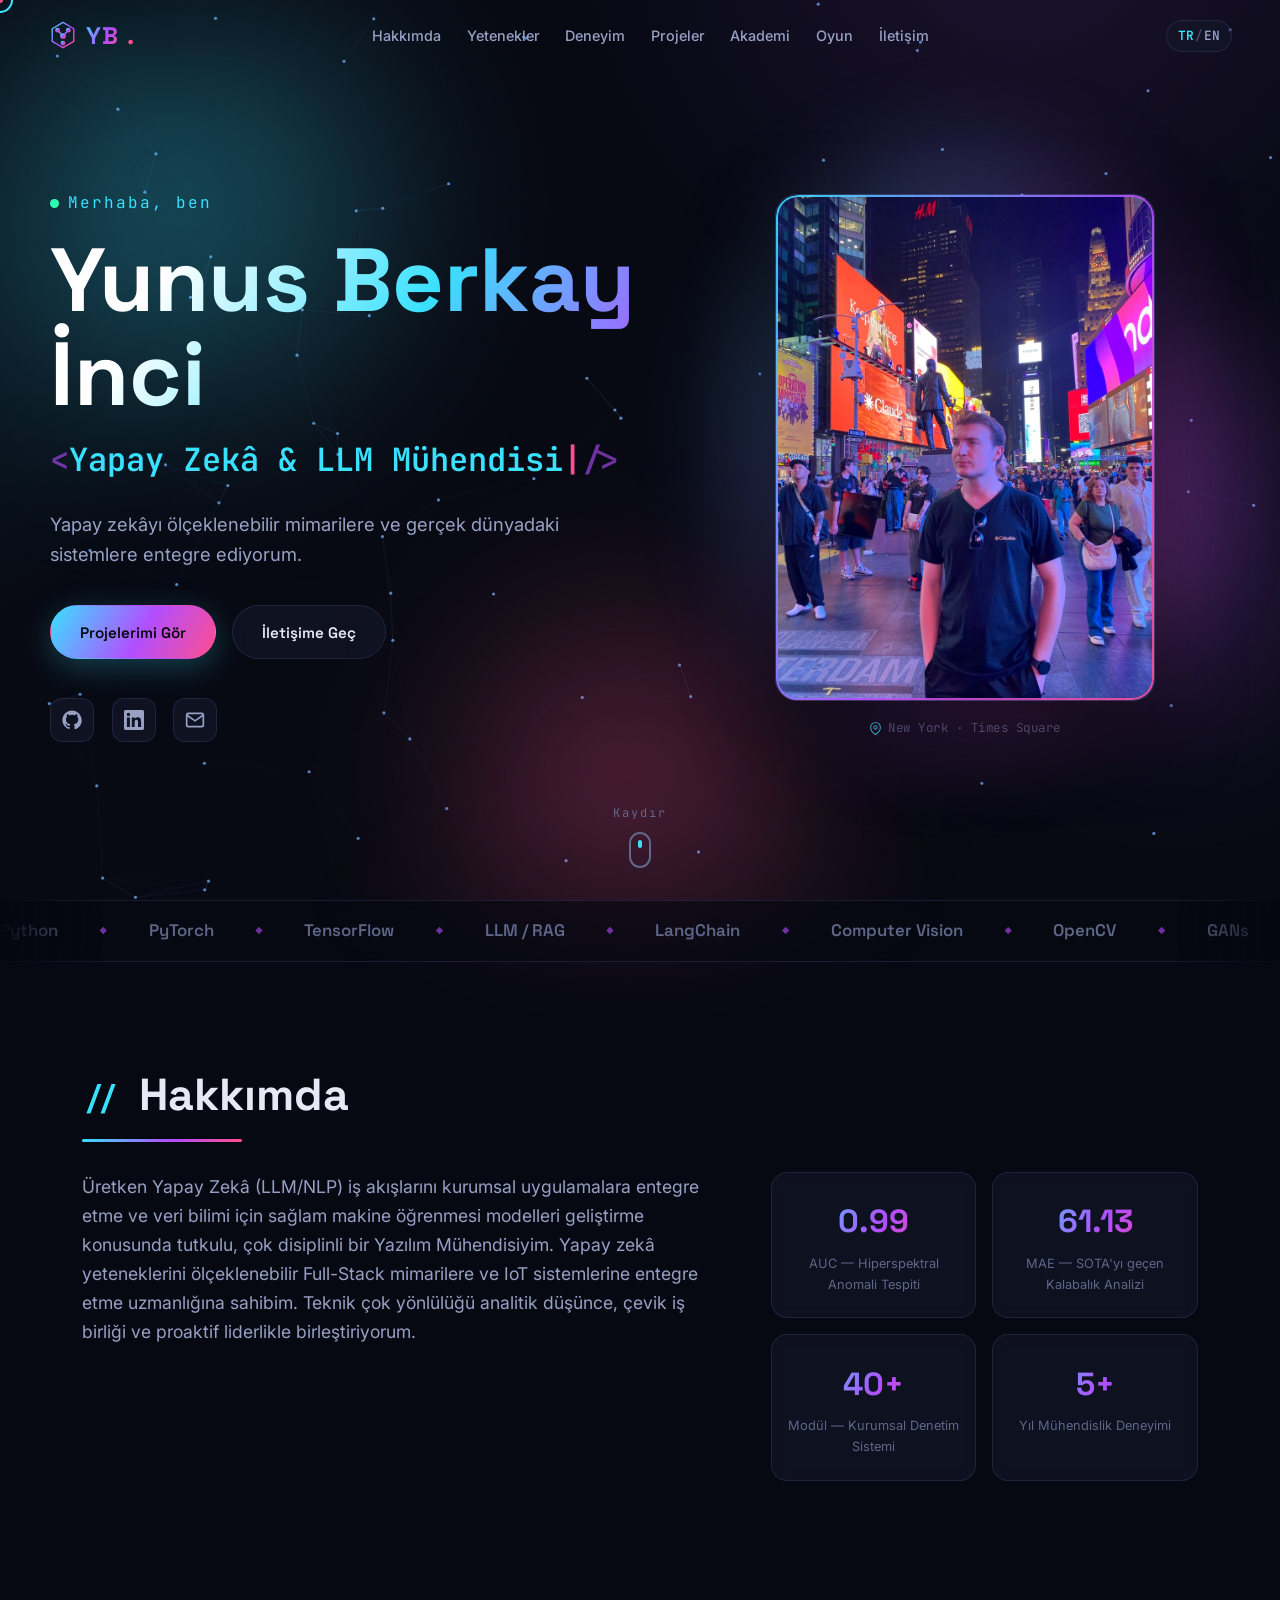
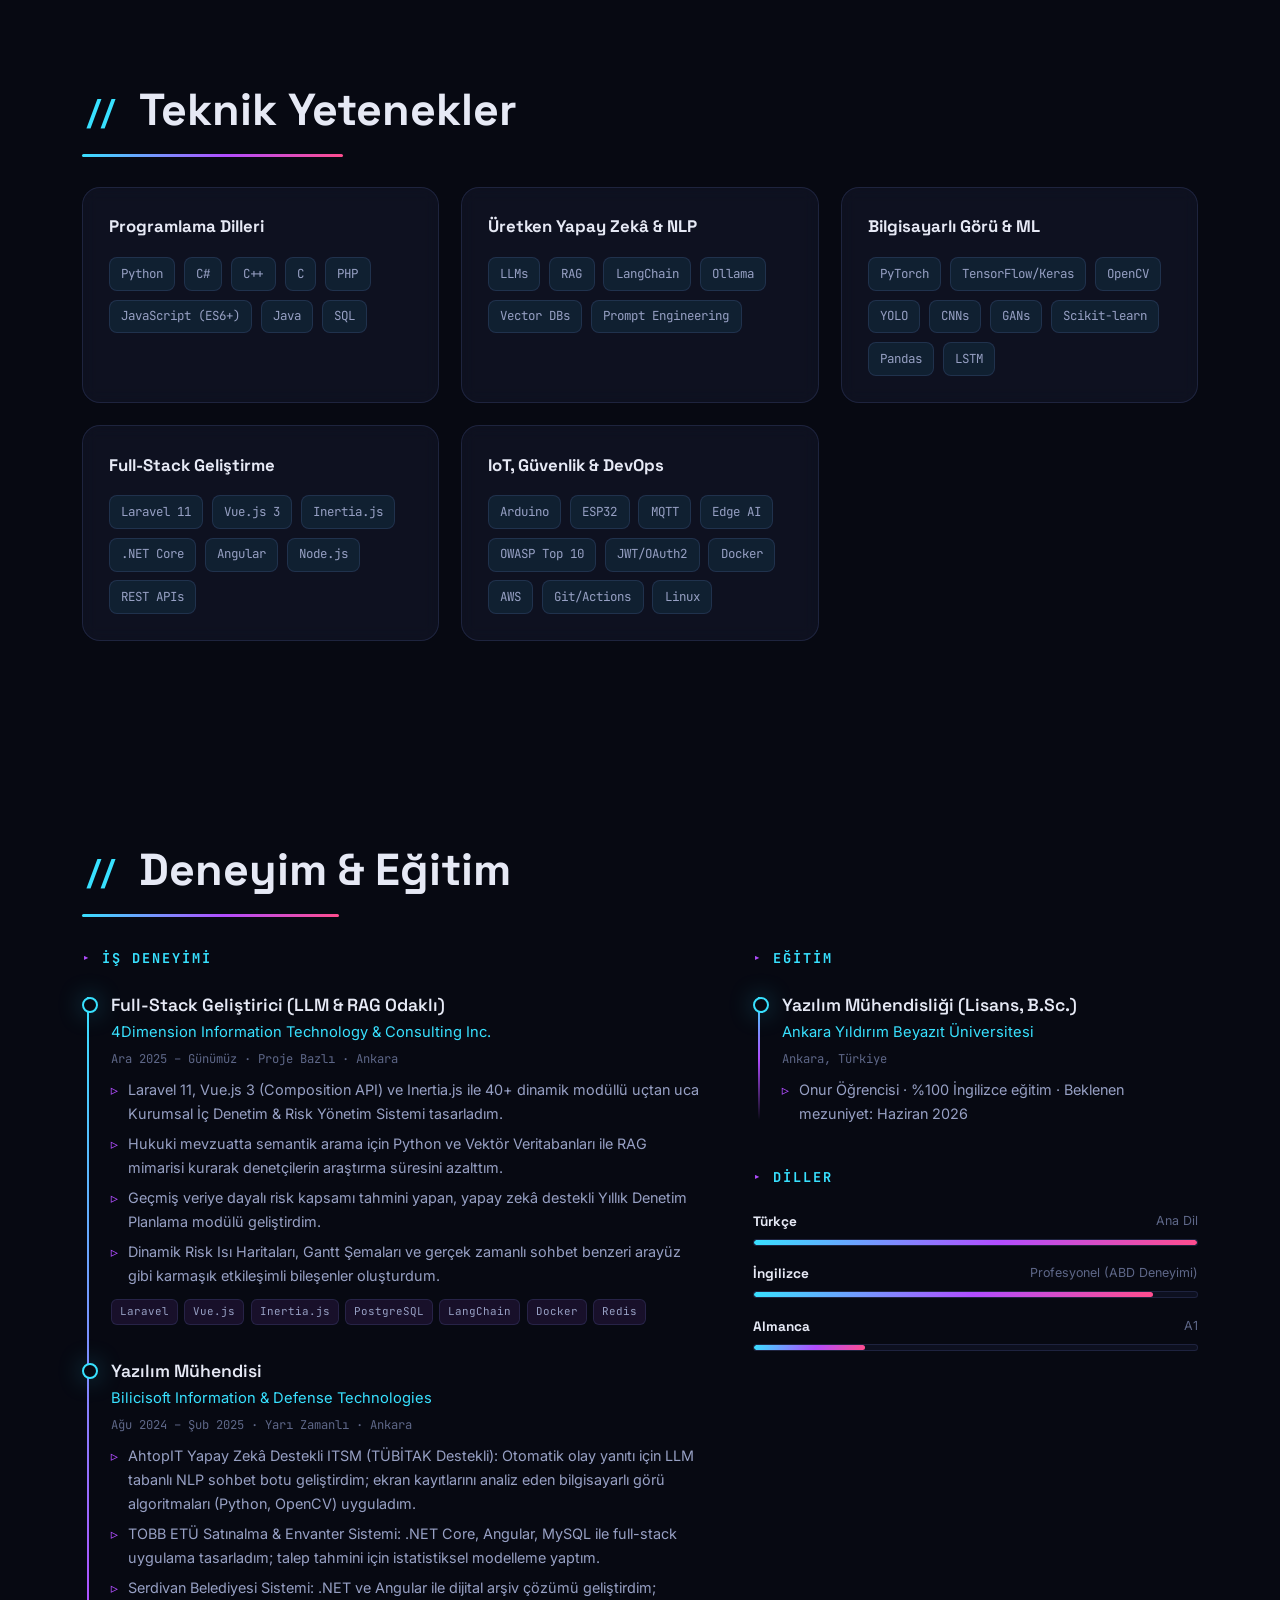
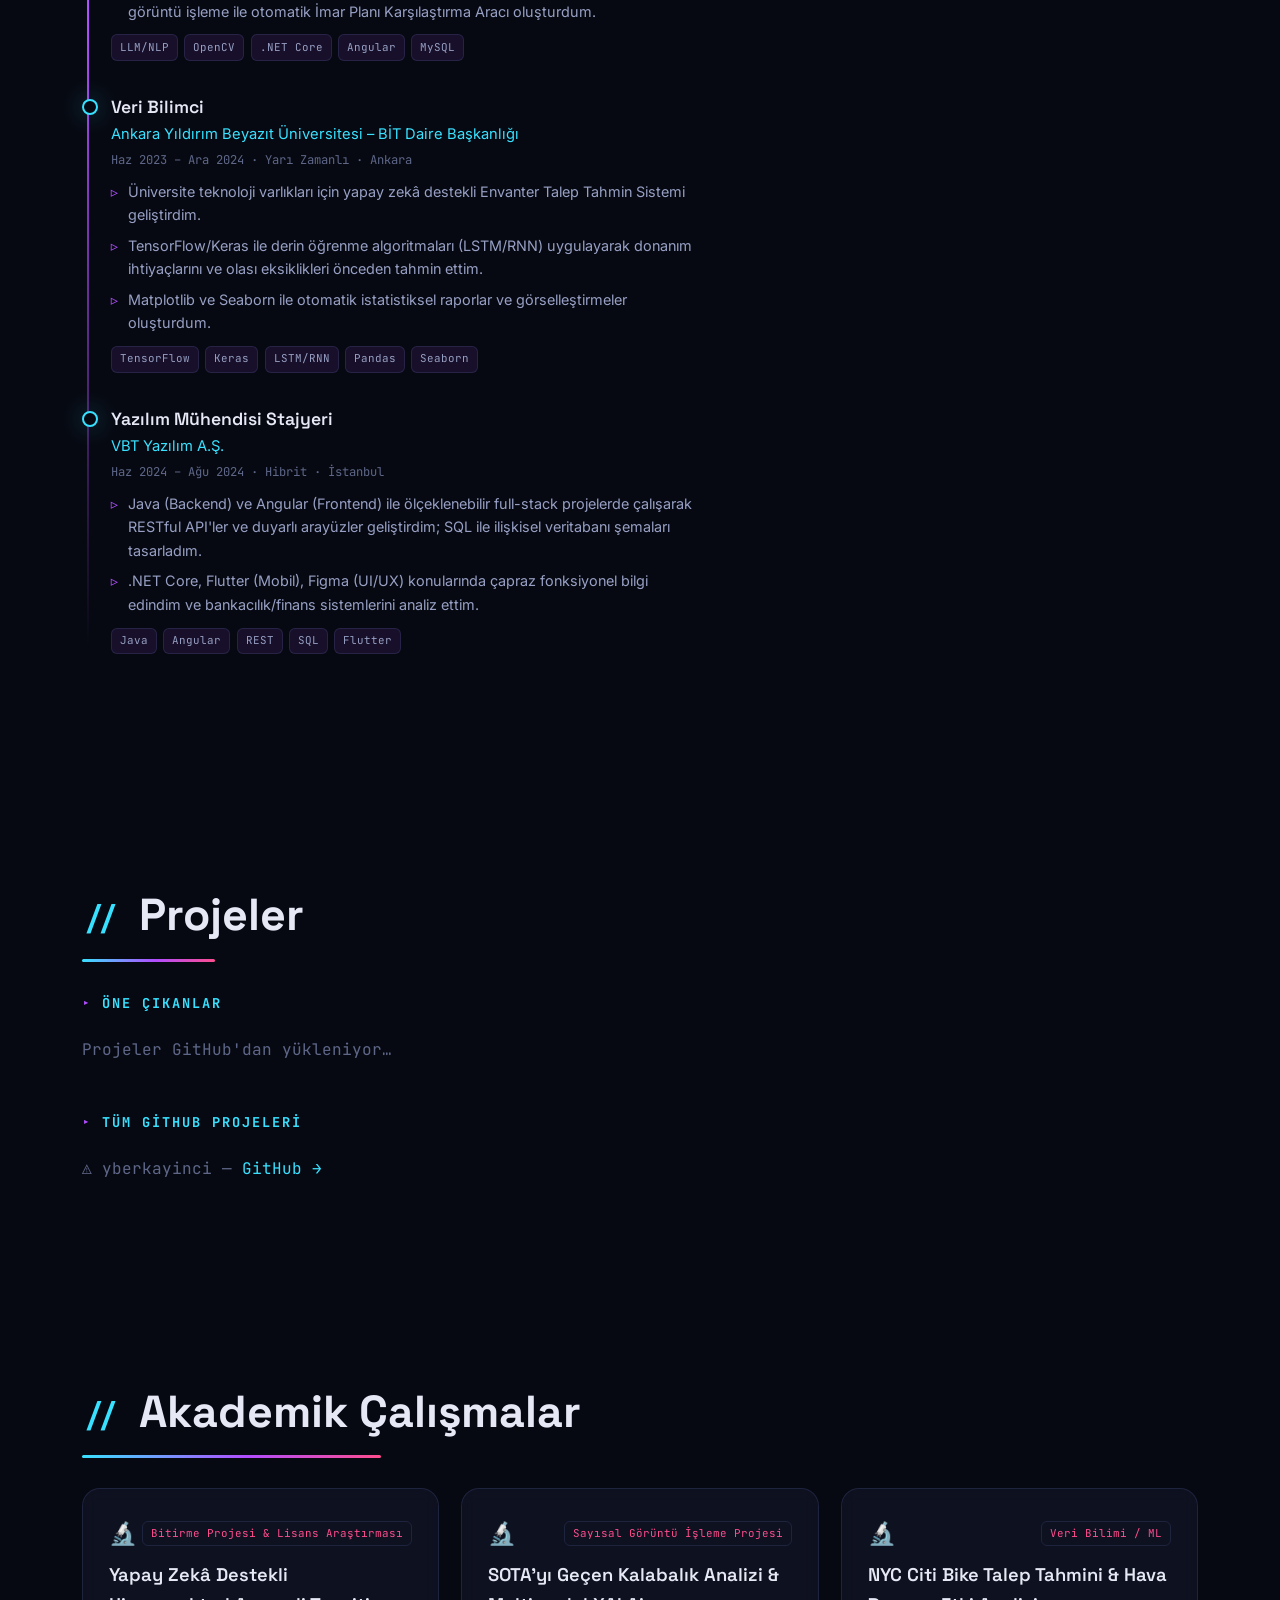
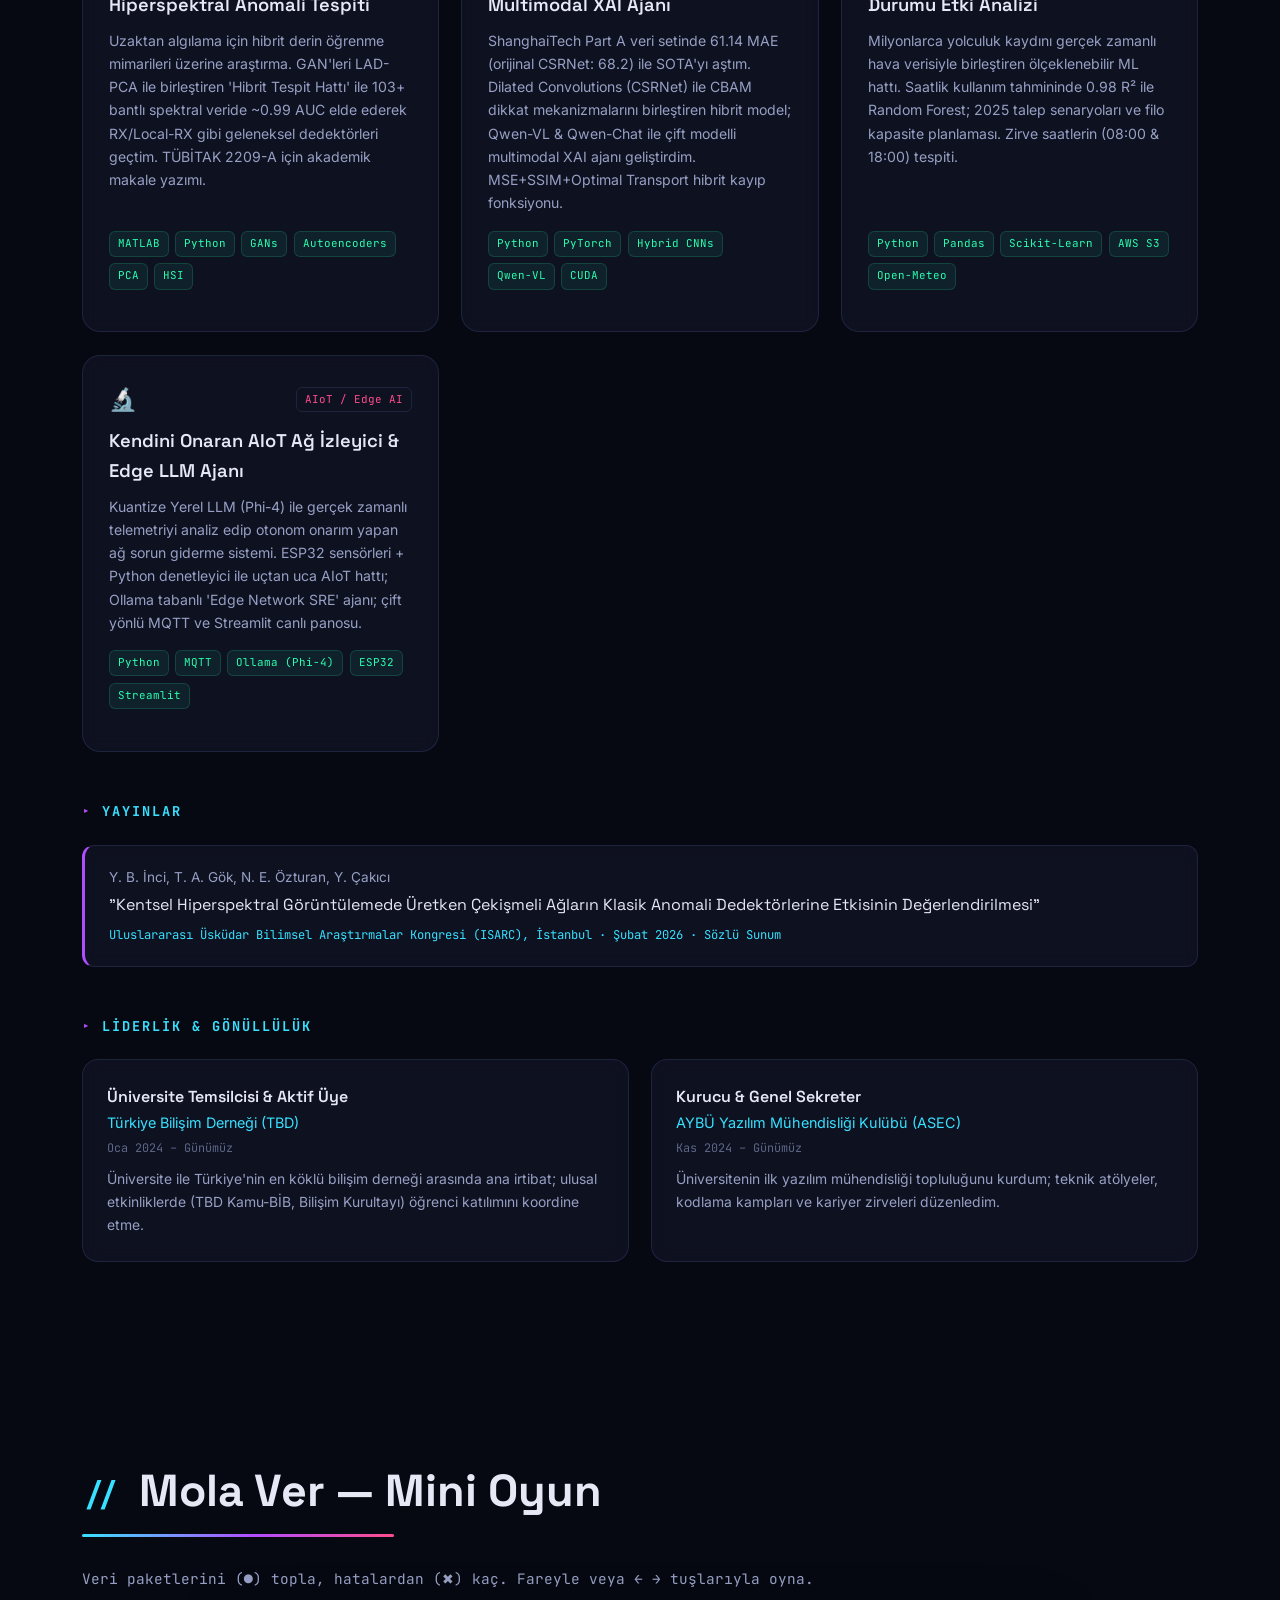
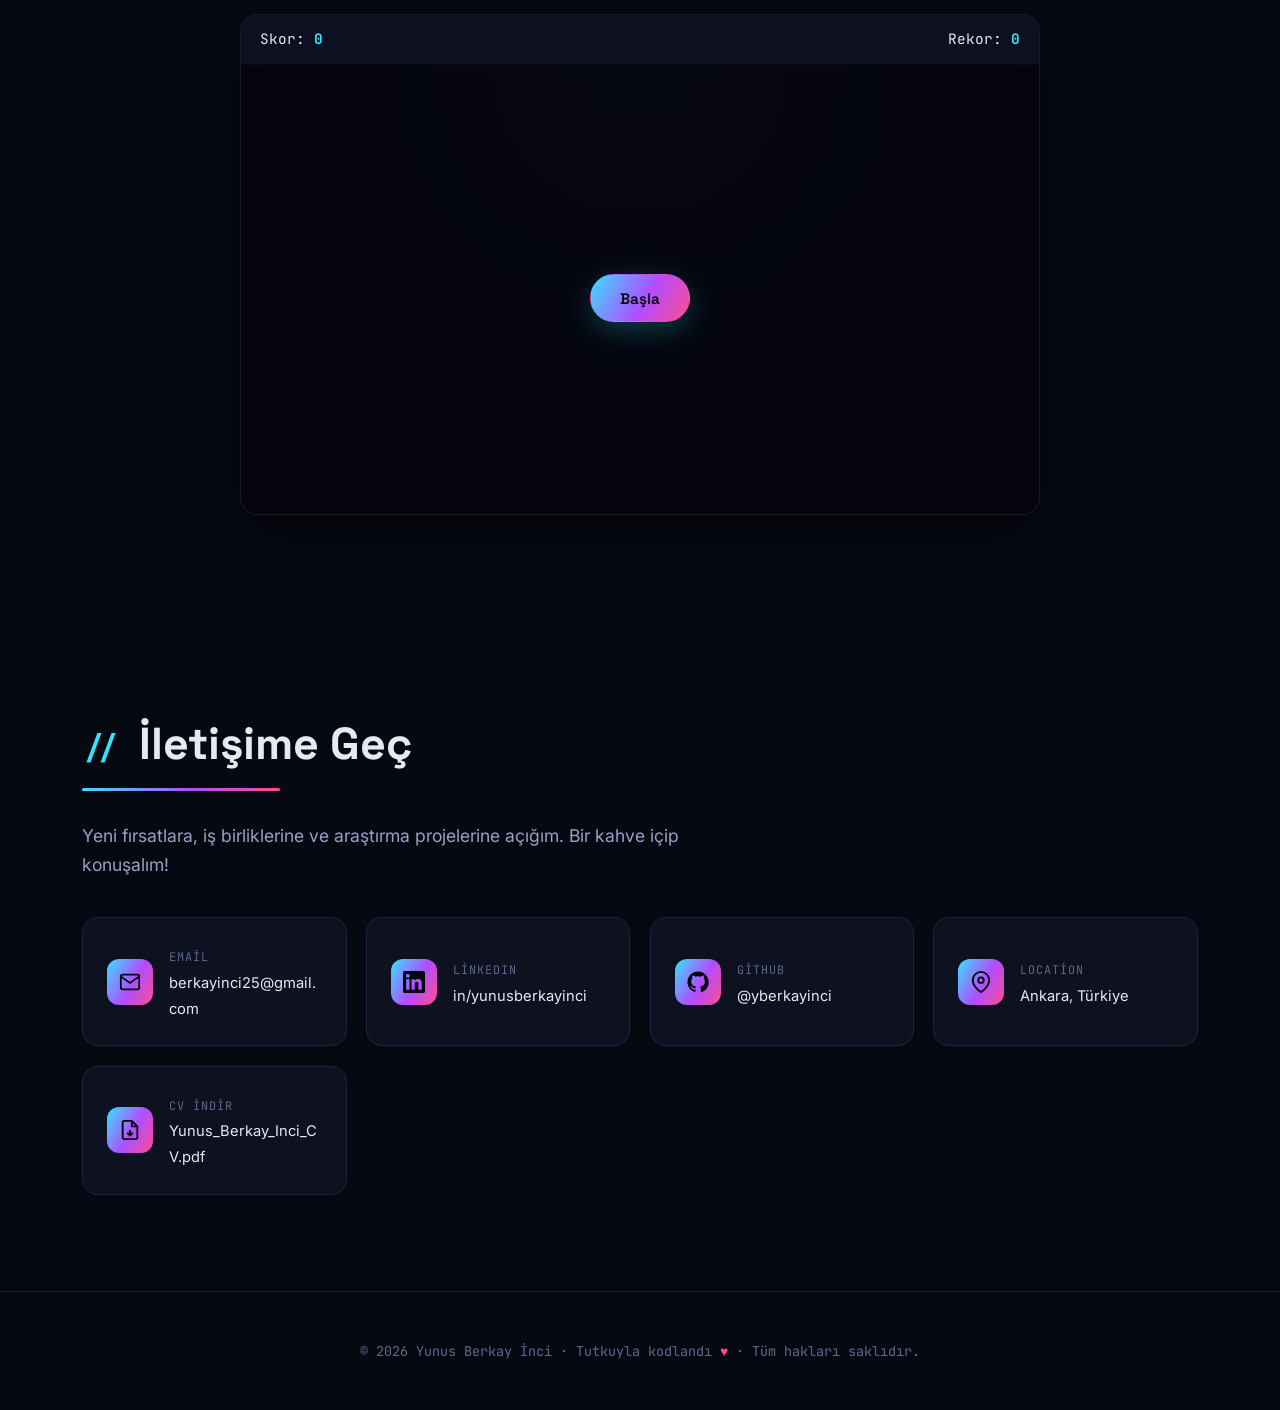
==== commit 7ed48467: "seo: add meta tags, JSON-LD Person, static H1/tagline, noscript fallback, robots & sitemap Makes con" ====
--- a/index.html
+++ b/index.html
@@ -4,12 +4,49 @@
   <meta charset="UTF-8" />
   <meta name="viewport" content="width=device-width, initial-scale=1.0" />
   <title>Yunus Berkay İnci — Software Engineer & AI Researcher</title>
-  <meta name="description" content="Yunus Berkay İnci — Multidisciplinary Software Engineer specializing in AI, LLM/RAG, Computer Vision, Full-Stack and AIoT systems." />
+  <meta name="description" content="Yunus Berkay İnci — Çok yönlü Yazılım Mühendisi & Yapay Zekâ Araştırmacısı. AI, LLM/RAG, Bilgisayarlı Görü, Full-Stack ve AIoT sistemleri. | Multidisciplinary Software Engineer specializing in AI, LLM/RAG, Computer Vision, Full-Stack and AIoT." />
   <meta name="author" content="Yunus Berkay İnci" />
+  <meta name="keywords" content="Yunus Berkay İnci, Yunus Berkay Inci, Software Engineer, Yazılım Mühendisi, AI Engineer, Yapay Zekâ, LLM, RAG, Computer Vision, Full-Stack, AYBÜ, Ankara" />
+  <meta name="robots" content="index, follow, max-image-preview:large" />
+  <link rel="canonical" href="https://yunusberkayinci.vercel.app/" />
+
   <!-- Open Graph -->
   <meta property="og:title" content="Yunus Berkay İnci — Software Engineer & AI Researcher" />
-  <meta property="og:description" content="AI · LLM/RAG · Computer Vision · Full-Stack · AIoT" />
+  <meta property="og:description" content="AI · LLM/RAG · Computer Vision · Full-Stack · AIoT — çok yönlü yazılım mühendisi & araştırmacı." />
   <meta property="og:type" content="website" />
+  <meta property="og:url" content="https://yunusberkayinci.vercel.app/" />
+  <meta property="og:site_name" content="Yunus Berkay İnci" />
+  <meta property="og:locale" content="tr_TR" />
+  <meta property="og:locale:alternate" content="en_US" />
+  <meta property="og:image" content="https://yunusberkayinci.vercel.app/assets/yunus-square.jpg" />
+  <meta property="og:image:alt" content="Yunus Berkay İnci" />
+  <!-- Twitter -->
+  <meta name="twitter:card" content="summary_large_image" />
+  <meta name="twitter:title" content="Yunus Berkay İnci — Software Engineer & AI Researcher" />
+  <meta name="twitter:description" content="AI · LLM/RAG · Computer Vision · Full-Stack · AIoT" />
+  <meta name="twitter:image" content="https://yunusberkayinci.vercel.app/assets/yunus-square.jpg" />
+
+  <!-- Structured data: Person -->
+  <script type="application/ld+json">
+  {
+    "@context": "https://schema.org",
+    "@type": "Person",
+    "name": "Yunus Berkay İnci",
+    "alternateName": "Yunus Berkay Inci",
+    "url": "https://yunusberkayinci.vercel.app/",
+    "image": "https://yunusberkayinci.vercel.app/assets/yunus-square.jpg",
+    "jobTitle": "Software Engineer & AI Researcher",
+    "email": "mailto:berkayinci25@gmail.com",
+    "worksFor": { "@type": "Organization", "name": "4Dimension Information Technology and Consulting Inc." },
+    "alumniOf": { "@type": "CollegeOrUniversity", "name": "Ankara Yıldırım Beyazıt University" },
+    "address": { "@type": "PostalAddress", "addressLocality": "Ankara", "addressCountry": "TR" },
+    "knowsAbout": ["Artificial Intelligence", "Large Language Models", "RAG", "Computer Vision", "Deep Learning", "Full-Stack Development", "AIoT", "Data Science"],
+    "sameAs": [
+      "https://github.com/yberkayinci",
+      "https://linkedin.com/in/yunusberkayinci"
+    ]
+  }
+  </script>
 
   <link rel="preconnect" href="https://fonts.googleapis.com" />
   <link rel="preconnect" href="https://fonts.gstatic.com" crossorigin />
@@ -44,6 +81,21 @@
 
   <!-- Scroll progress bar -->
   <div id="scroll-progress"></div>
+
+  <!-- SEO fallback for non-JS crawlers -->
+  <noscript>
+    <div style="max-width:760px;margin:6rem auto;padding:0 1.5rem;color:#e6e9f5;font-family:sans-serif;line-height:1.7">
+      <h1>Yunus Berkay İnci — Software Engineer &amp; AI Researcher</h1>
+      <p>Çok yönlü Yazılım Mühendisi ve Yapay Zekâ Araştırmacısı (Ankara, Türkiye). Üretken Yapay Zekâ (LLM/RAG, NLP), Bilgisayarlı Görü (PyTorch, GAN'ler, hiperspektral görüntüleme), Veri Bilimi, Full-Stack geliştirme (Laravel/Vue, .NET/Angular) ve AIoT (ESP32, MQTT, Edge LLM) alanlarında uzman.</p>
+      <p>Multidisciplinary Software Engineer &amp; AI Researcher specializing in Generative AI (LLM/RAG, NLP), Computer Vision, Data Science, Full-Stack development and AIoT systems.</p>
+      <p>Eğitim / Education: B.Sc. Software Engineering, Ankara Yıldırım Beyazıt University (Onur Öğrencisi / Honor Student).</p>
+      <p>İletişim / Contact:
+        <a href="mailto:berkayinci25@gmail.com">berkayinci25@gmail.com</a> ·
+        <a href="https://github.com/yberkayinci">GitHub</a> ·
+        <a href="https://linkedin.com/in/yunusberkayinci">LinkedIn</a>
+      </p>
+    </div>
+  </noscript>
 
   <!-- ====================== NAVBAR ====================== -->
   <header id="navbar">
@@ -70,9 +122,9 @@
     <div class="hero-grid">
       <div class="hero-text">
         <p class="hero-greeting" data-anim="up"><span class="dot-pulse"></span><span data-i18n="hero.greeting"></span></p>
-        <h1 class="hero-name" id="hero-name" data-anim="up"></h1>
+        <h1 class="hero-name" id="hero-name" data-anim="up">Yunus Berkay İnci</h1>
         <h2 class="hero-roles" data-anim="up"><span class="role-prefix">&lt;</span><span id="typed"></span><span class="cursor-blink">|</span><span class="role-prefix">/&gt;</span></h2>
-        <p class="hero-tagline" id="hero-tagline" data-anim="up"></p>
+        <p class="hero-tagline" id="hero-tagline" data-anim="up">Yapay zekâyı ölçeklenebilir mimarilere ve gerçek dünyadaki sistemlere entegre ediyorum.</p>
         <div class="hero-cta" data-anim="up">
           <a href="#projects" class="btn btn-primary magnetic" data-i18n="hero.cta1"></a>
           <a href="#contact" class="btn btn-ghost magnetic" data-i18n="hero.cta2"></a>
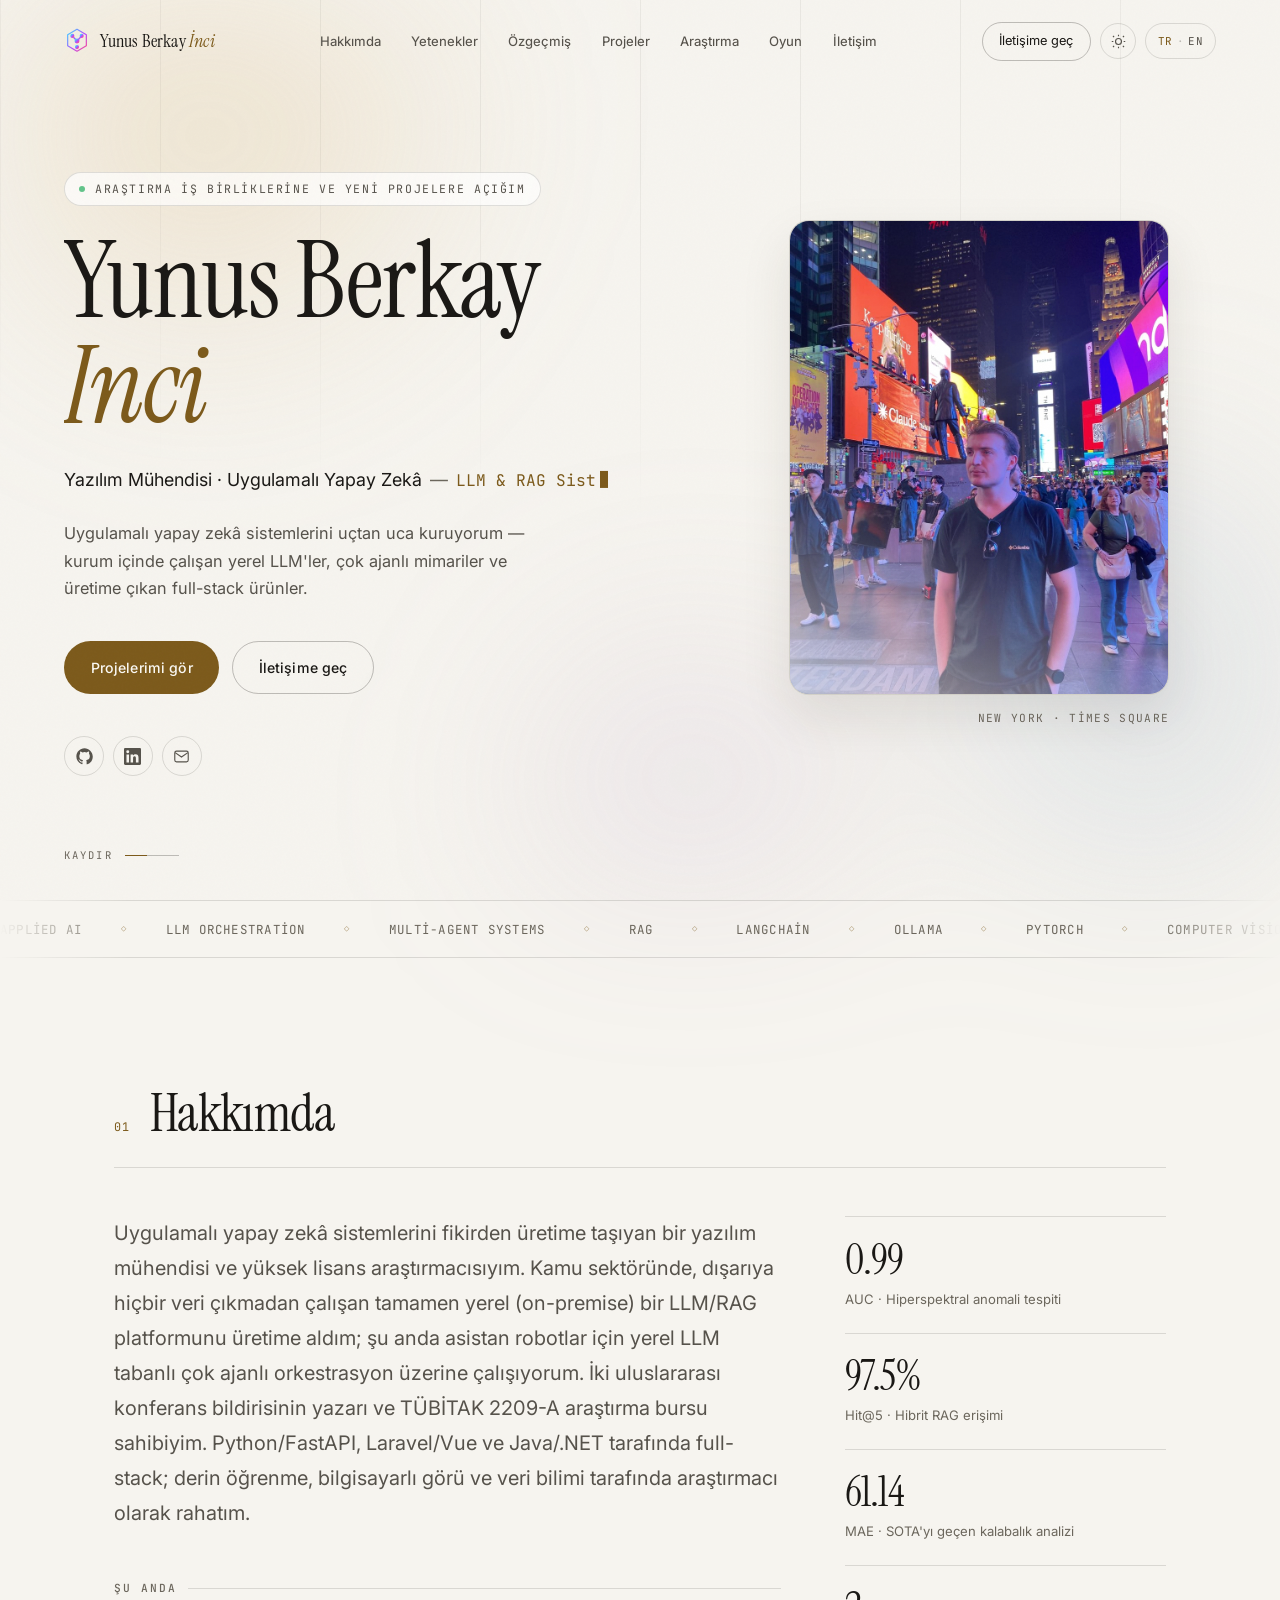
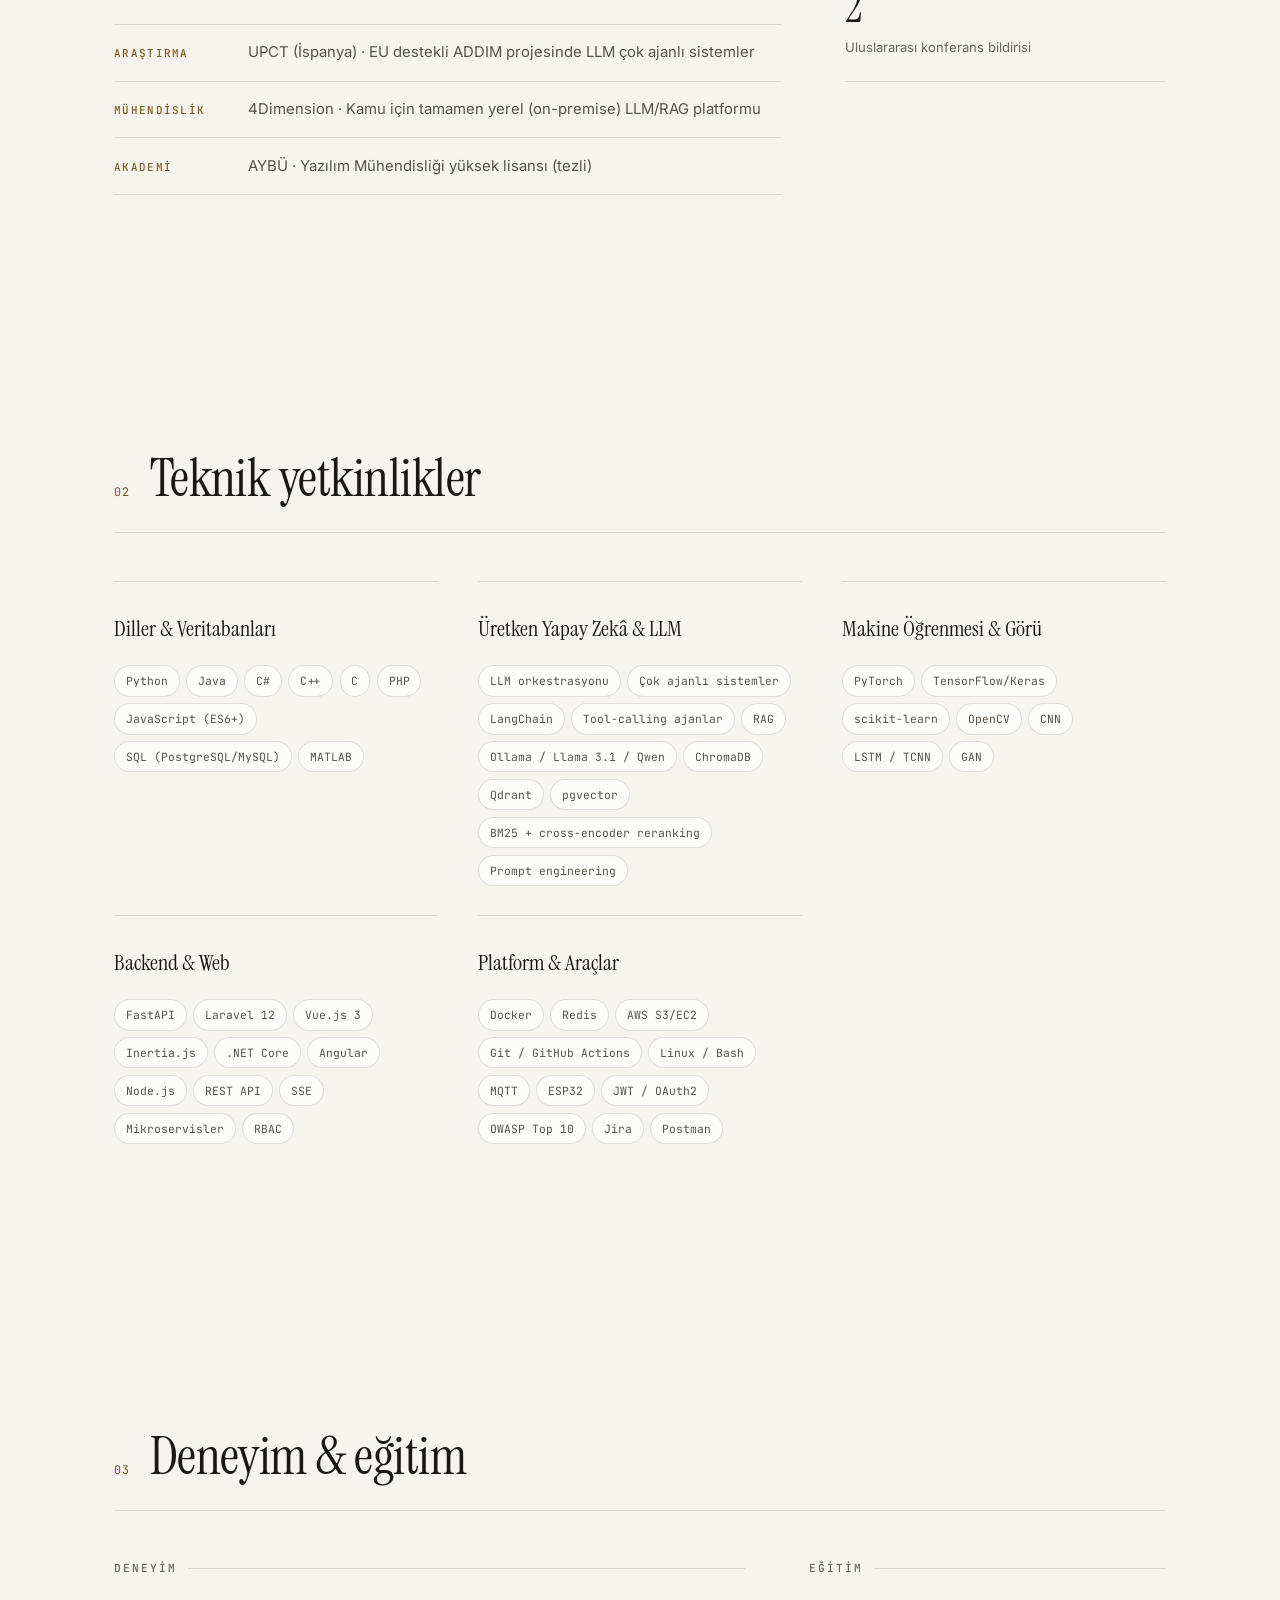
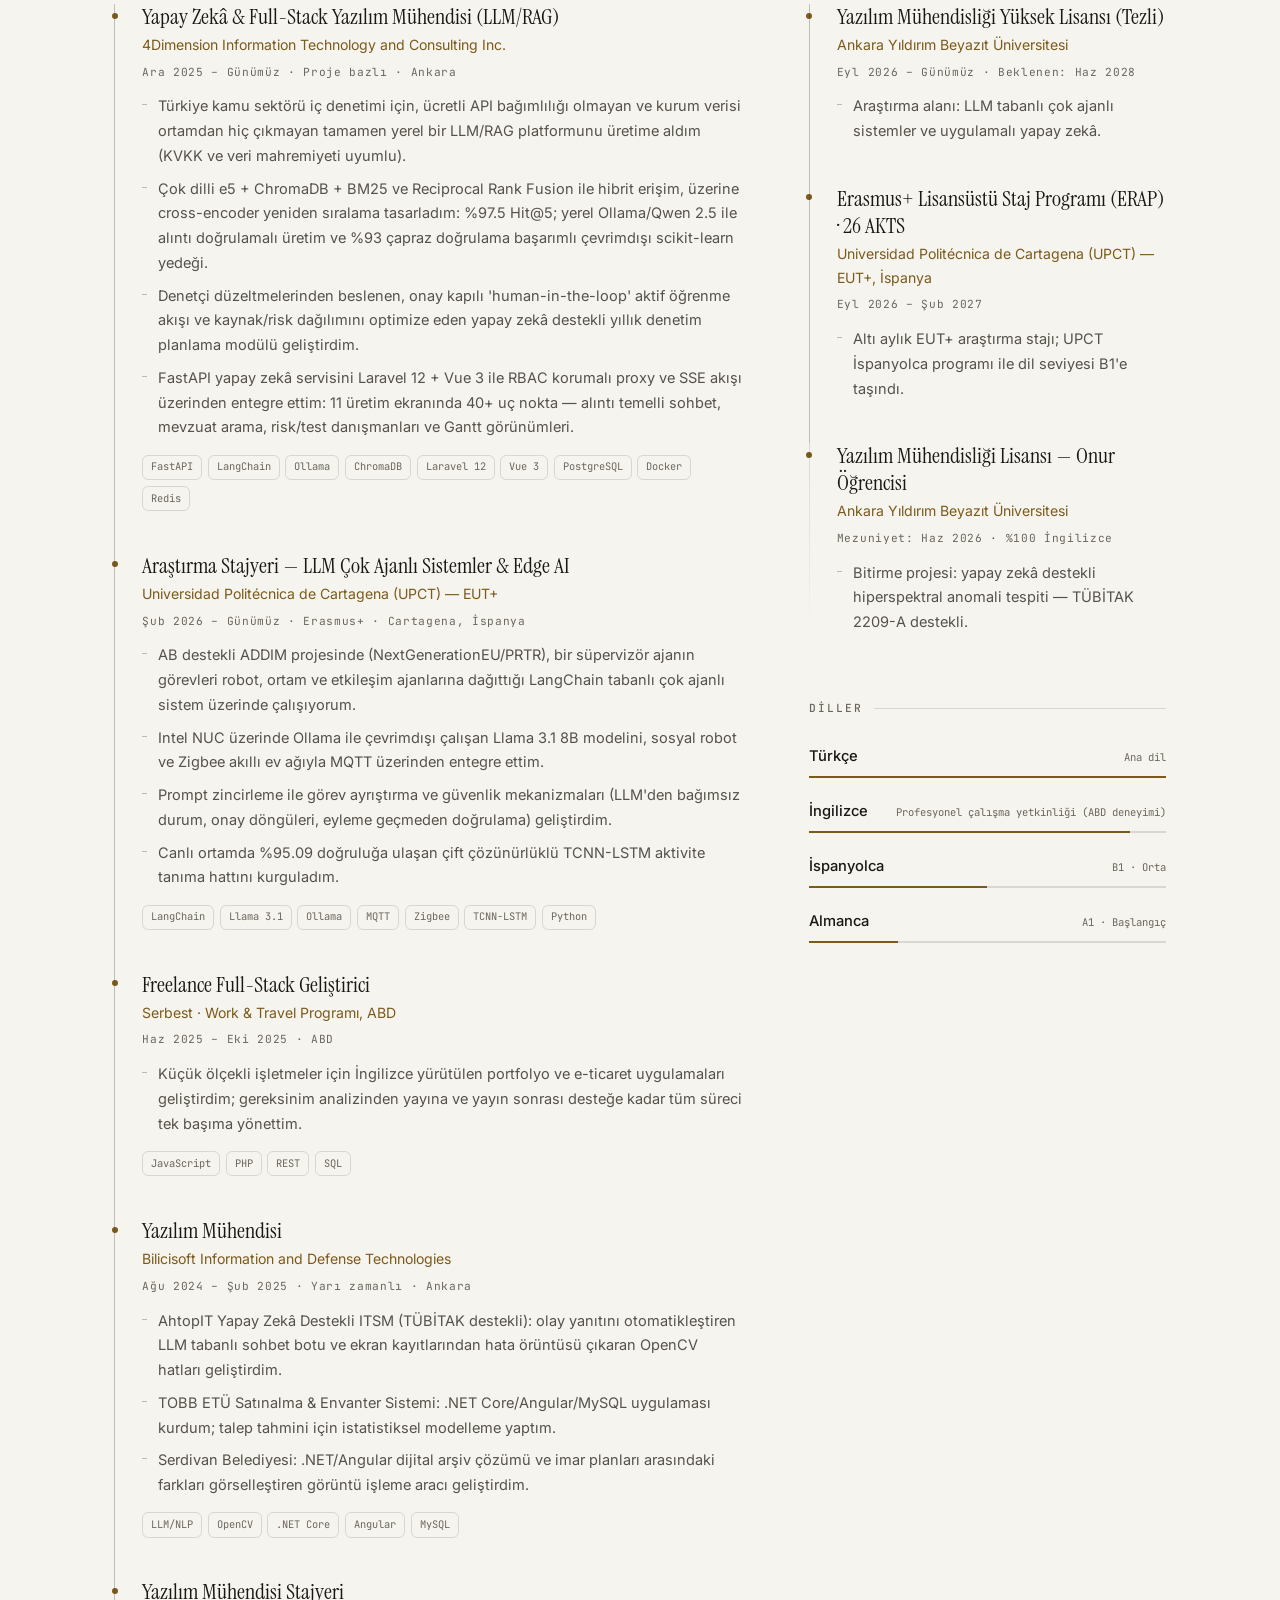
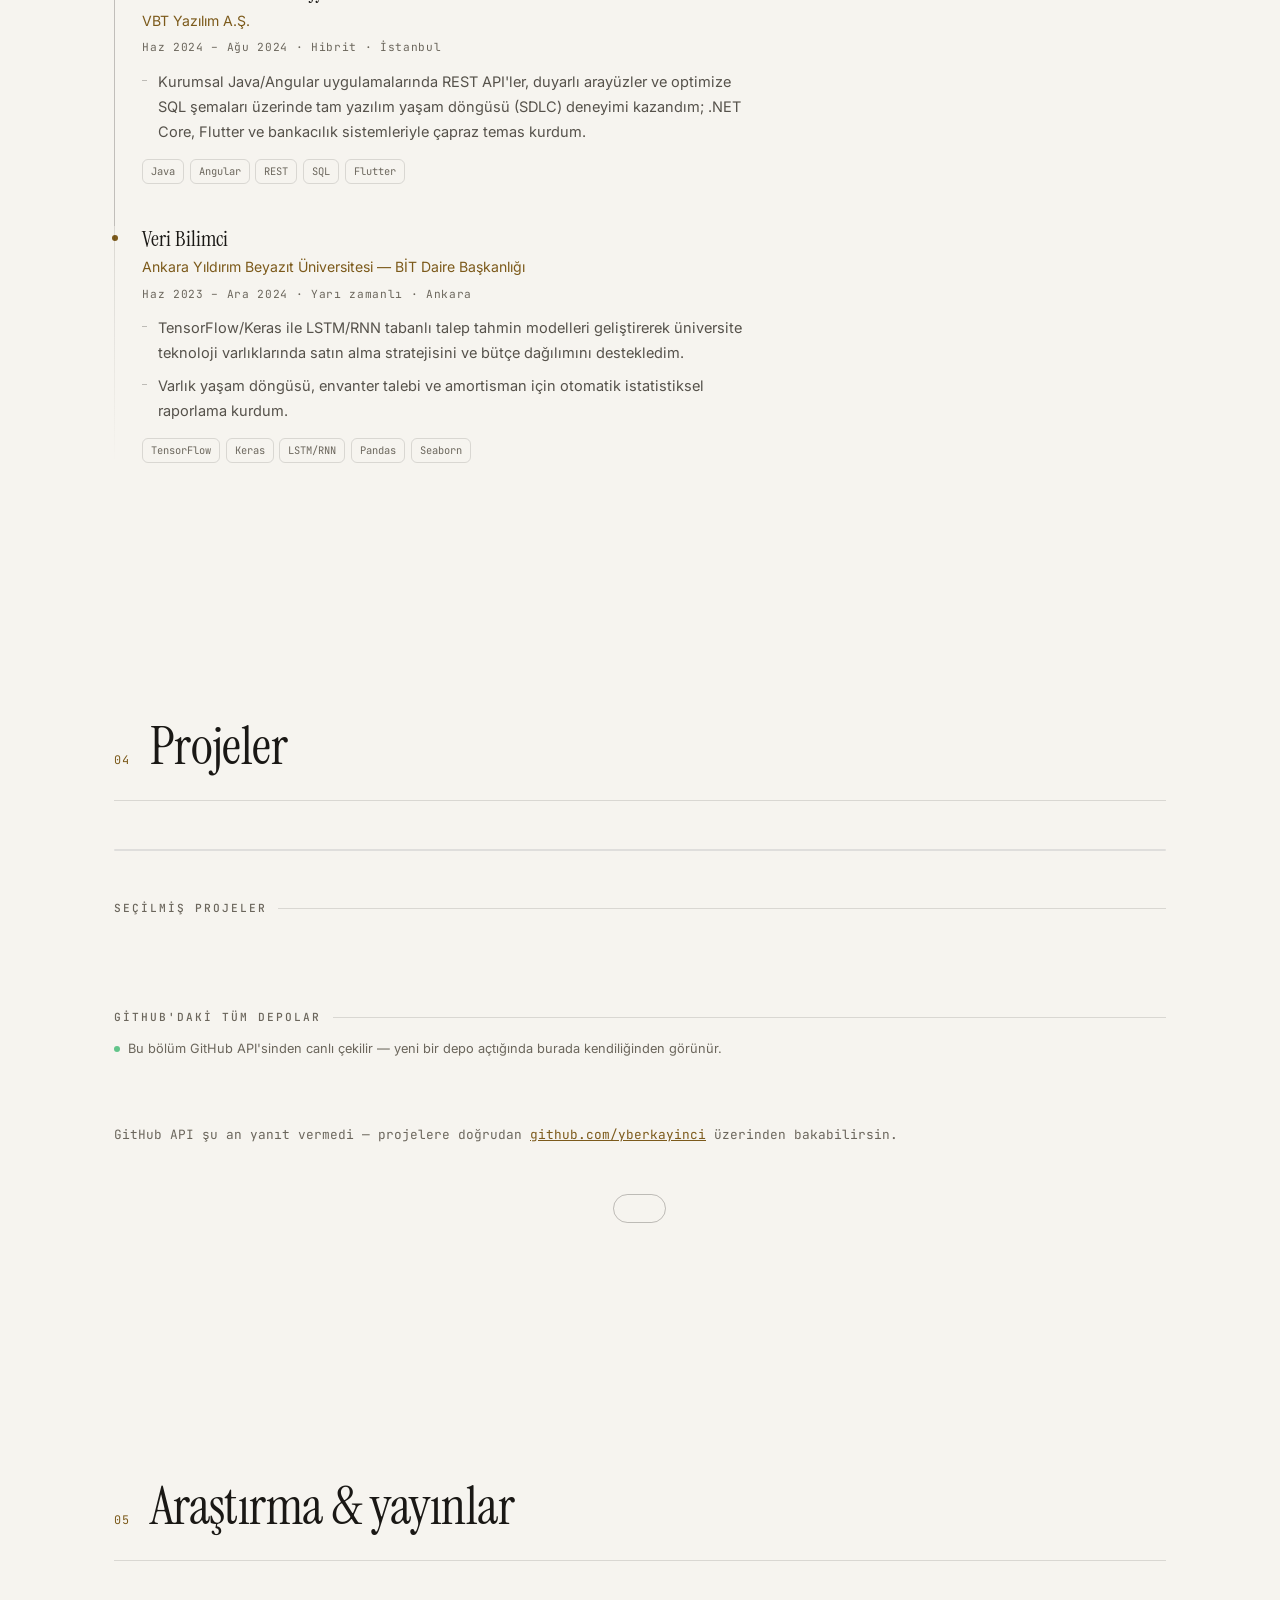
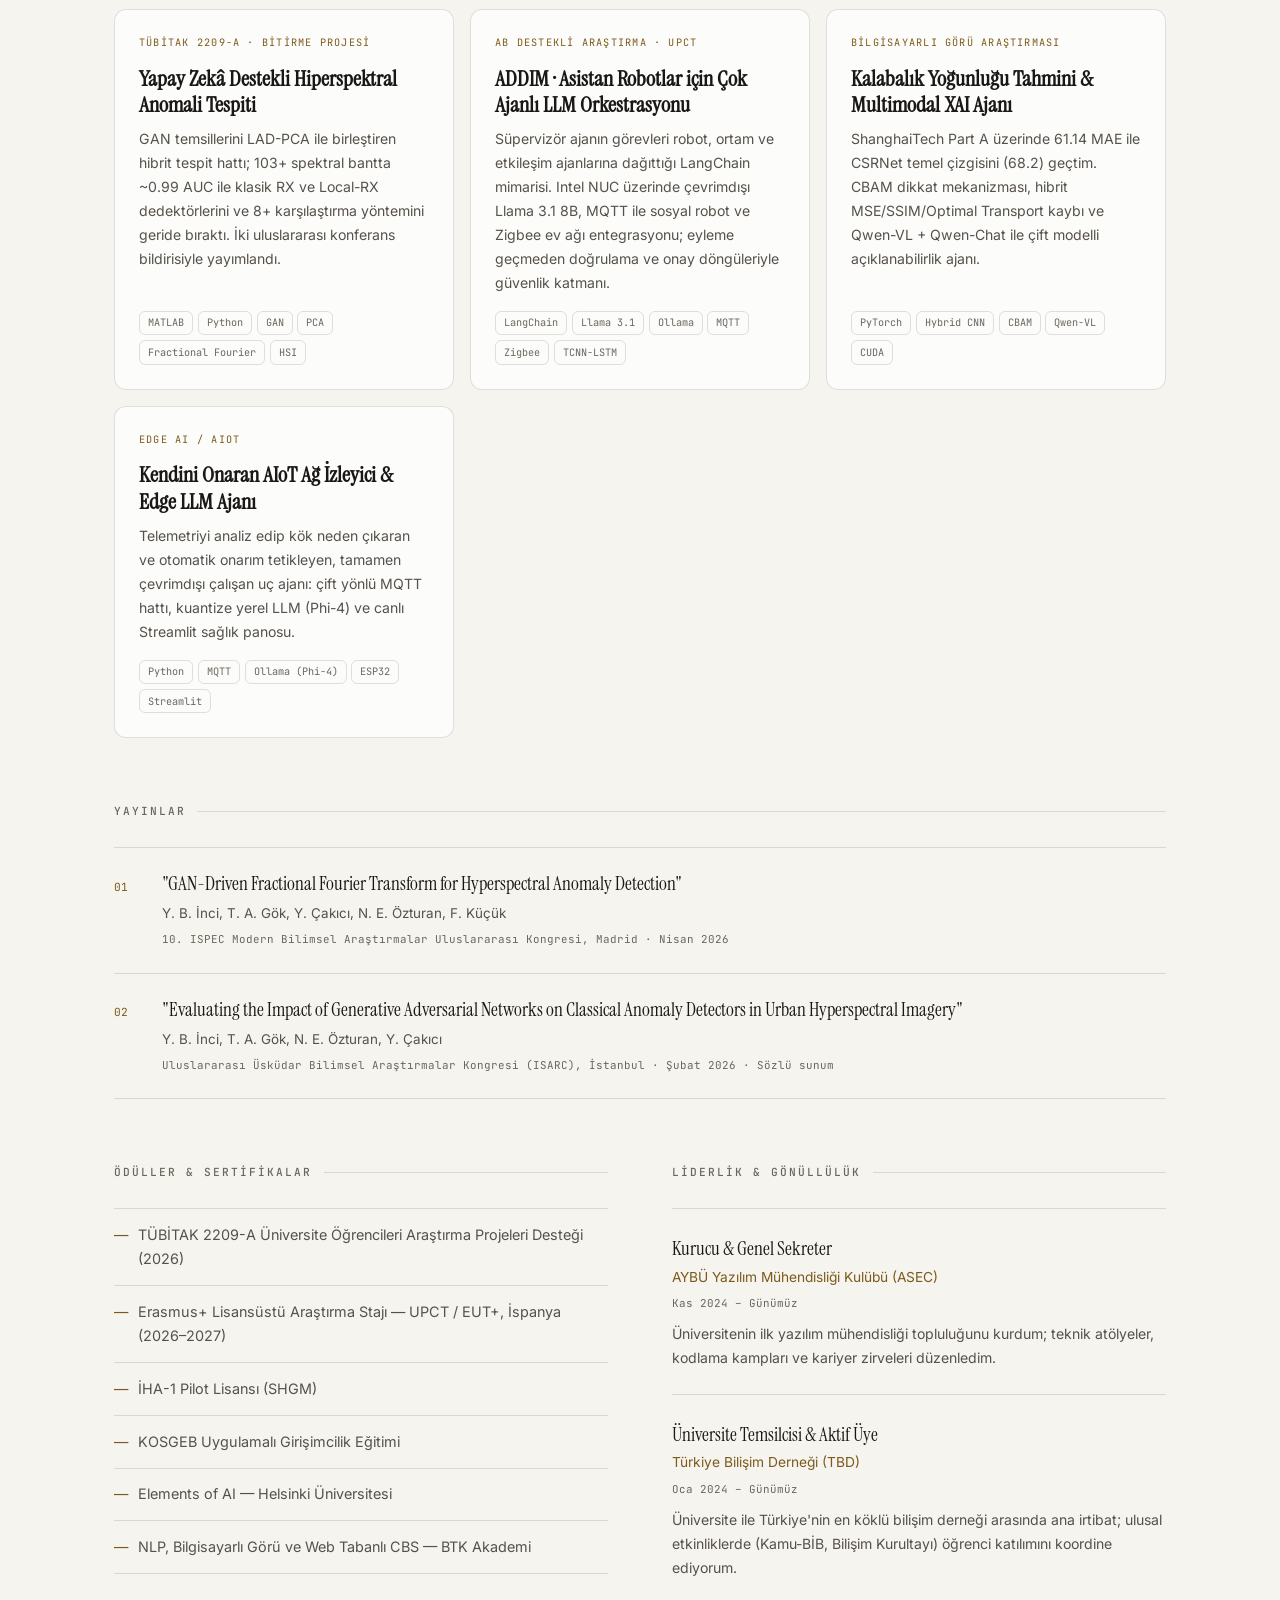
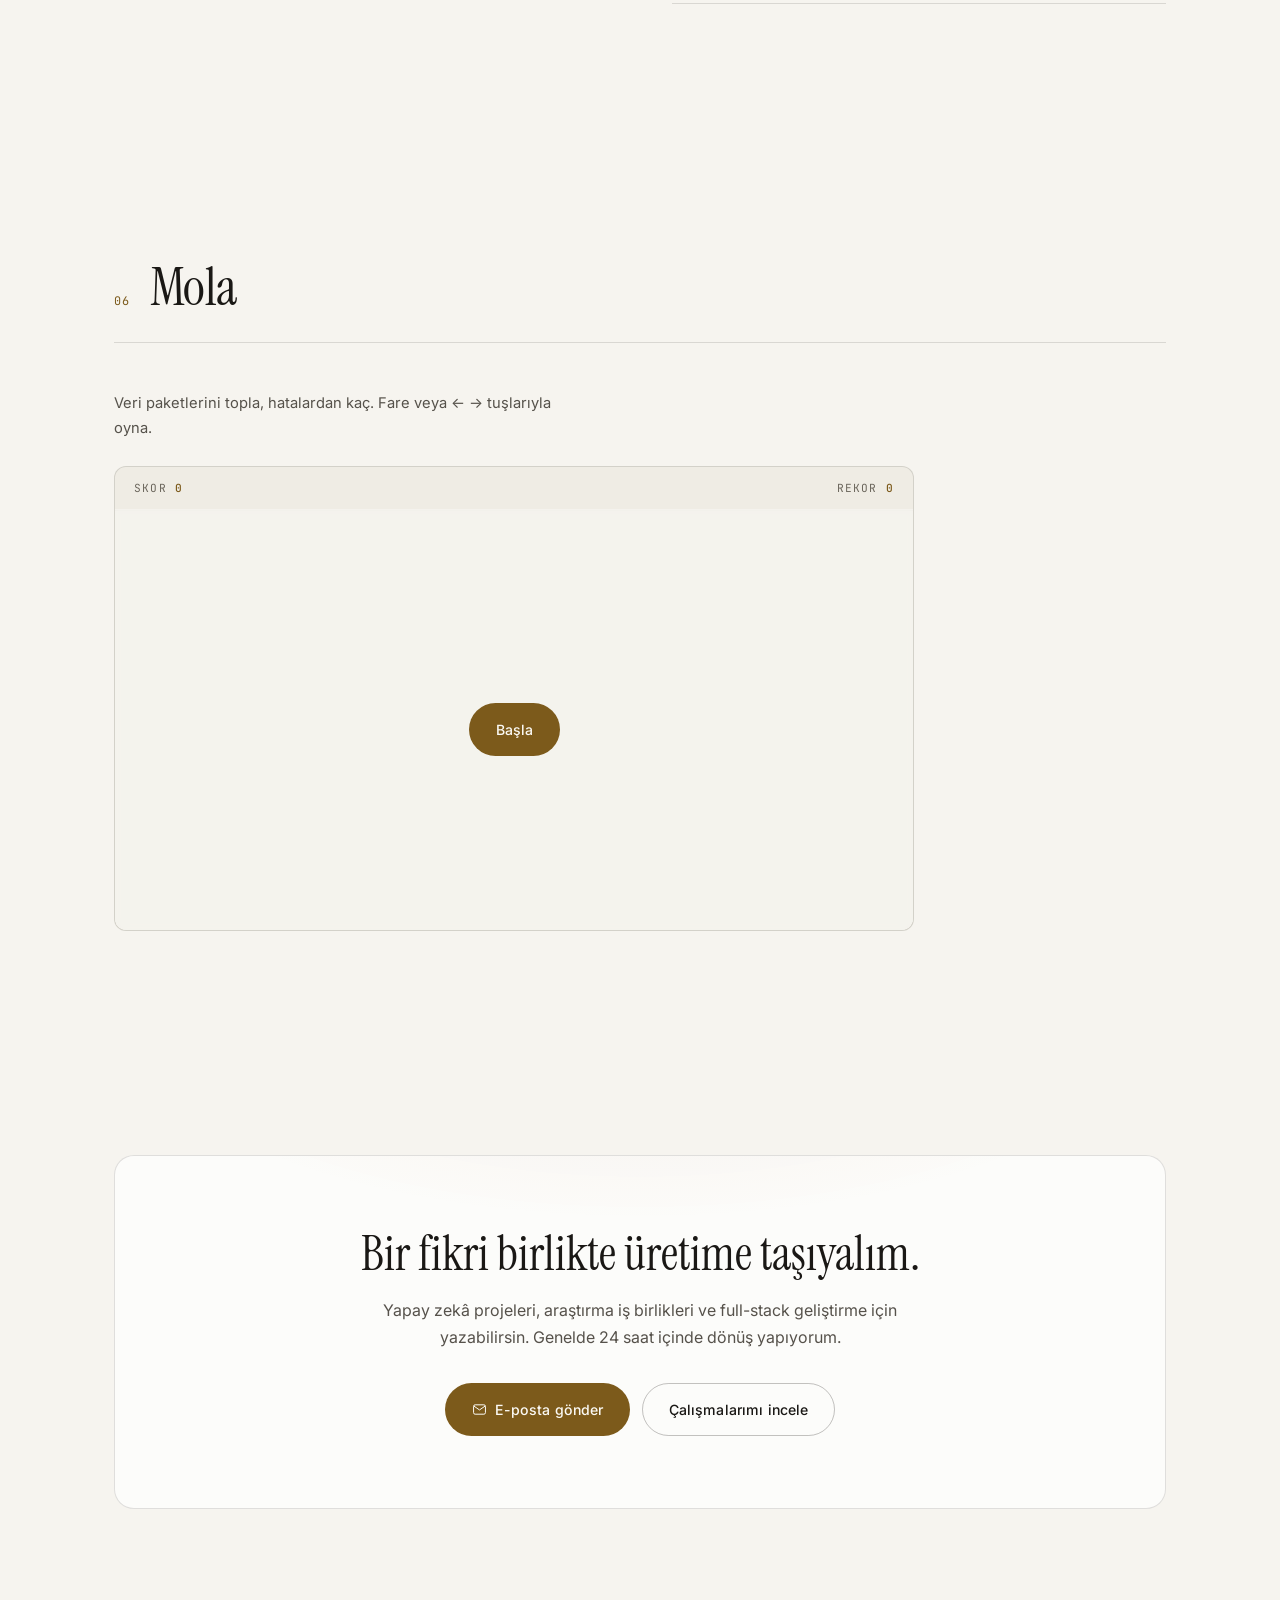
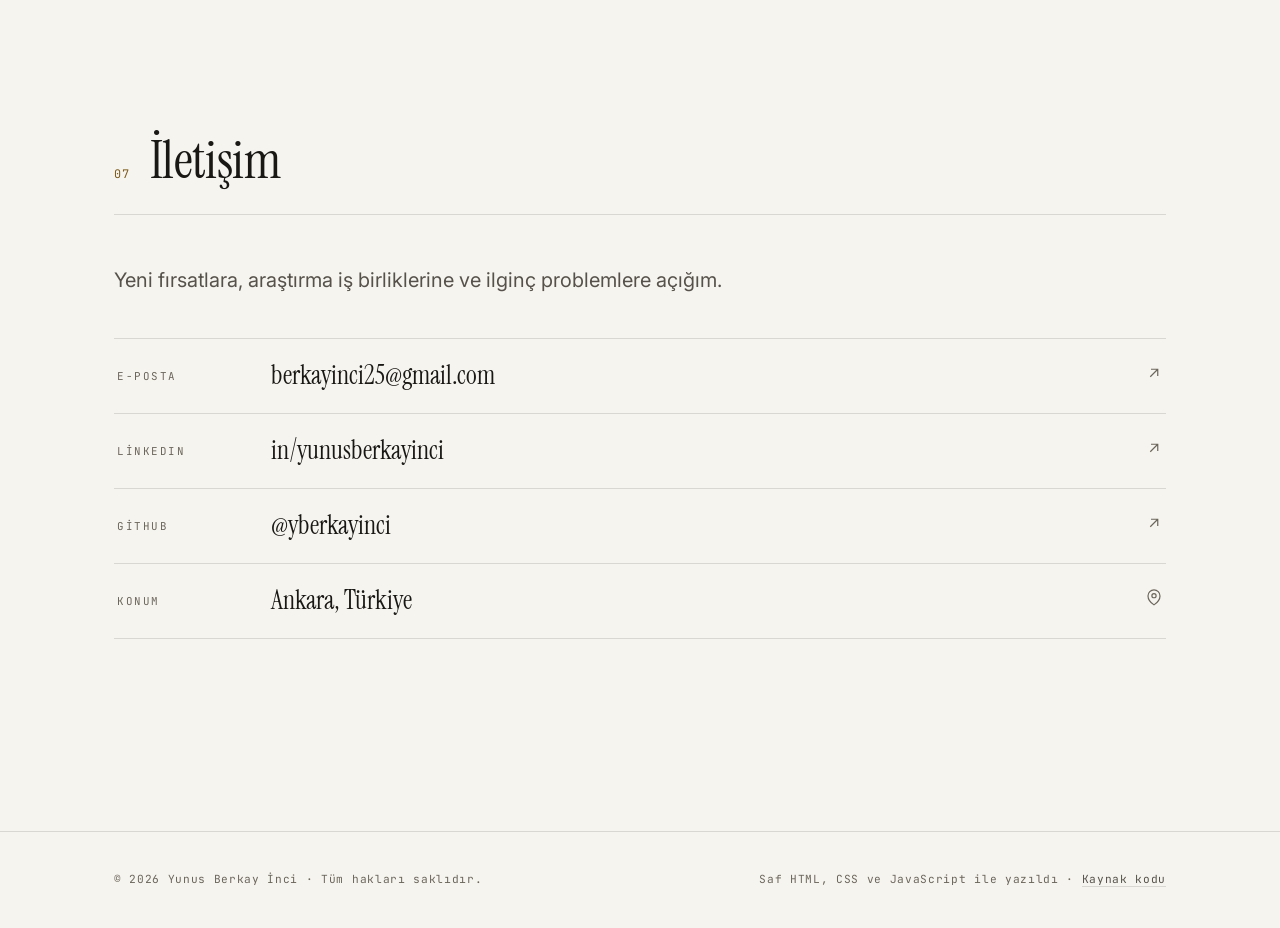
==== commit e098ba02: "redesign: editoryal gece teması, canlı GitHub projeleri, güncel içerik - Neon/cyberpunk tema yerine " ====
--- a/index.html
+++ b/index.html
@@ -1,30 +1,31 @@
 <!DOCTYPE html>
-<html lang="tr">
+<html lang="tr" data-theme="dark">
 <head>
   <meta charset="UTF-8" />
   <meta name="viewport" content="width=device-width, initial-scale=1.0" />
   <title>Yunus Berkay İnci — Software Engineer & AI Researcher</title>
-  <meta name="description" content="Yunus Berkay İnci — Çok yönlü Yazılım Mühendisi & Yapay Zekâ Araştırmacısı. AI, LLM/RAG, Bilgisayarlı Görü, Full-Stack ve AIoT sistemleri. | Multidisciplinary Software Engineer specializing in AI, LLM/RAG, Computer Vision, Full-Stack and AIoT." />
+  <meta name="description" content="Yunus Berkay İnci — Yazılım Mühendisi & Uygulamalı Yapay Zekâ Araştırmacısı. On-premise LLM/RAG platformları, çok ajanlı sistemler, bilgisayarlı görü ve full-stack mimari. | Software Engineer & M.Sc. researcher building on-premise LLM/RAG platforms, multi-agent systems, computer vision and full-stack products." />
   <meta name="author" content="Yunus Berkay İnci" />
-  <meta name="keywords" content="Yunus Berkay İnci, Yunus Berkay Inci, Software Engineer, Yazılım Mühendisi, AI Engineer, Yapay Zekâ, LLM, RAG, Computer Vision, Full-Stack, AYBÜ, Ankara" />
+  <meta name="keywords" content="Yunus Berkay İnci, Yunus Berkay Inci, Software Engineer, Yazılım Mühendisi, AI Engineer, Yapay Zekâ, LLM, RAG, Multi-Agent, LangChain, Computer Vision, Full-Stack, AYBÜ, UPCT, Ankara" />
   <meta name="robots" content="index, follow, max-image-preview:large" />
-  <link rel="canonical" href="https://yunusberkayinci.vercel.app/" />
+  <meta name="theme-color" content="#0d0e11" />
+  <link rel="canonical" href="https://yberkayinci.github.io/personal-portfolio/" />
 
   <!-- Open Graph -->
   <meta property="og:title" content="Yunus Berkay İnci — Software Engineer & AI Researcher" />
-  <meta property="og:description" content="AI · LLM/RAG · Computer Vision · Full-Stack · AIoT — çok yönlü yazılım mühendisi & araştırmacı." />
+  <meta property="og:description" content="Applied AI · LLM/RAG · Multi-Agent Systems · Computer Vision · Full-Stack" />
   <meta property="og:type" content="website" />
-  <meta property="og:url" content="https://yunusberkayinci.vercel.app/" />
+  <meta property="og:url" content="https://yberkayinci.github.io/personal-portfolio/" />
   <meta property="og:site_name" content="Yunus Berkay İnci" />
   <meta property="og:locale" content="tr_TR" />
   <meta property="og:locale:alternate" content="en_US" />
-  <meta property="og:image" content="https://yunusberkayinci.vercel.app/assets/yunus-square.jpg" />
+  <meta property="og:image" content="https://yberkayinci.github.io/personal-portfolio/assets/yunus-square.jpg" />
   <meta property="og:image:alt" content="Yunus Berkay İnci" />
   <!-- Twitter -->
   <meta name="twitter:card" content="summary_large_image" />
   <meta name="twitter:title" content="Yunus Berkay İnci — Software Engineer & AI Researcher" />
-  <meta name="twitter:description" content="AI · LLM/RAG · Computer Vision · Full-Stack · AIoT" />
-  <meta name="twitter:image" content="https://yunusberkayinci.vercel.app/assets/yunus-square.jpg" />
+  <meta name="twitter:description" content="Applied AI · LLM/RAG · Multi-Agent Systems · Computer Vision · Full-Stack" />
+  <meta name="twitter:image" content="https://yberkayinci.github.io/personal-portfolio/assets/yunus-square.jpg" />
 
   <!-- Structured data: Person -->
   <script type="application/ld+json">
@@ -33,14 +34,14 @@
     "@type": "Person",
     "name": "Yunus Berkay İnci",
     "alternateName": "Yunus Berkay Inci",
-    "url": "https://yunusberkayinci.vercel.app/",
-    "image": "https://yunusberkayinci.vercel.app/assets/yunus-square.jpg",
+    "url": "https://yberkayinci.github.io/personal-portfolio/",
+    "image": "https://yberkayinci.github.io/personal-portfolio/assets/yunus-square.jpg",
     "jobTitle": "Software Engineer & AI Researcher",
     "email": "mailto:berkayinci25@gmail.com",
     "worksFor": { "@type": "Organization", "name": "4Dimension Information Technology and Consulting Inc." },
     "alumniOf": { "@type": "CollegeOrUniversity", "name": "Ankara Yıldırım Beyazıt University" },
     "address": { "@type": "PostalAddress", "addressLocality": "Ankara", "addressCountry": "TR" },
-    "knowsAbout": ["Artificial Intelligence", "Large Language Models", "RAG", "Computer Vision", "Deep Learning", "Full-Stack Development", "AIoT", "Data Science"],
+    "knowsAbout": ["Applied Artificial Intelligence", "Large Language Models", "Retrieval-Augmented Generation", "Multi-Agent Systems", "Computer Vision", "Deep Learning", "Full-Stack Development", "Edge AI"],
     "sameAs": [
       "https://github.com/yberkayinci",
       "https://linkedin.com/in/yunusberkayinci"
@@ -50,45 +51,51 @@
 
   <link rel="preconnect" href="https://fonts.googleapis.com" />
   <link rel="preconnect" href="https://fonts.gstatic.com" crossorigin />
-  <link href="https://fonts.googleapis.com/css2?family=Space+Grotesk:wght@400;500;600;700&family=Inter:wght@300;400;500;600&family=JetBrains+Mono:wght@400;600&display=swap" rel="stylesheet" />
+  <link href="https://fonts.googleapis.com/css2?family=Instrument+Serif:ital@0;1&family=Inter:wght@300;400;500;600&family=JetBrains+Mono:wght@400;500&display=swap" rel="stylesheet" />
   <link rel="stylesheet" href="styles.css" />
   <link rel="icon" type="image/svg+xml" href="assets/logo.svg" />
+  <script>
+    /* Tema tercihini boyanmadan önce uygula (flash önlemi) */
+    (function () {
+      try {
+        var s = localStorage.getItem("theme");
+        var t = s || (window.matchMedia("(prefers-color-scheme: light)").matches ? "light" : "dark");
+        document.documentElement.setAttribute("data-theme", t);
+      } catch (e) {}
+    })();
+  </script>
 </head>
 <body>
-  <!-- Cinematic preloader -->
-  <div id="preloader">
+  <!-- Açılış perdesi -->
+  <div id="preloader" aria-hidden="true">
     <div class="pre-inner">
-      <div class="pre-logo"><img src="assets/logo.svg" alt="YB" /></div>
-      <div class="pre-wordmark">YUNUS BERKAY İNCİ</div>
-      <div class="pre-bar"><span></span></div>
-      <div class="pre-count">0%</div>
+      <span class="pre-name">Yunus Berkay İnci</span>
+      <span class="pre-rule"></span>
     </div>
   </div>
 
-  <!-- Animated particle/neural-network background -->
-  <canvas id="bg-canvas"></canvas>
-
-  <!-- Moving gradient blobs (video-like motion) -->
-  <div class="blobs" aria-hidden="true">
-    <span class="blob b1"></span><span class="blob b2"></span><span class="blob b3"></span>
+  <a href="#main" class="skip-link">İçeriğe geç</a>
+
+  <!-- Atmosfer katmanları -->
+  <div class="ambient" aria-hidden="true">
+    <span class="aurora a1"></span><span class="aurora a2"></span><span class="aurora a3"></span>
   </div>
-  <!-- Film grain overlay -->
+  <div class="grid-lines" aria-hidden="true"></div>
   <div class="grain" aria-hidden="true"></div>
 
-  <!-- Custom cursor glow -->
-  <div id="cursor-glow"></div>
-  <div id="cursor-dot"></div>
-
-  <!-- Scroll progress bar -->
-  <div id="scroll-progress"></div>
-
-  <!-- SEO fallback for non-JS crawlers -->
+  <!-- İnce imleç halkası (yalnızca fare ile) -->
+  <div id="cursor-ring" aria-hidden="true"></div>
+
+  <!-- Okuma ilerleme çizgisi -->
+  <div id="scroll-progress" aria-hidden="true"></div>
+
+  <!-- JavaScript kapalıysa taranabilir içerik -->
   <noscript>
-    <div style="max-width:760px;margin:6rem auto;padding:0 1.5rem;color:#e6e9f5;font-family:sans-serif;line-height:1.7">
+    <div class="noscript-box">
       <h1>Yunus Berkay İnci — Software Engineer &amp; AI Researcher</h1>
-      <p>Çok yönlü Yazılım Mühendisi ve Yapay Zekâ Araştırmacısı (Ankara, Türkiye). Üretken Yapay Zekâ (LLM/RAG, NLP), Bilgisayarlı Görü (PyTorch, GAN'ler, hiperspektral görüntüleme), Veri Bilimi, Full-Stack geliştirme (Laravel/Vue, .NET/Angular) ve AIoT (ESP32, MQTT, Edge LLM) alanlarında uzman.</p>
-      <p>Multidisciplinary Software Engineer &amp; AI Researcher specializing in Generative AI (LLM/RAG, NLP), Computer Vision, Data Science, Full-Stack development and AIoT systems.</p>
-      <p>Eğitim / Education: B.Sc. Software Engineering, Ankara Yıldırım Beyazıt University (Onur Öğrencisi / Honor Student).</p>
+      <p>Uygulamalı yapay zekâ sistemlerini uçtan uca kuran bir yazılım mühendisi ve yüksek lisans araştırmacısı (Ankara, Türkiye). Kurum içi (on-premise) LLM/RAG platformları, çok ajanlı sistemler, bilgisayarlı görü, veri bilimi, full-stack geliştirme ve Edge AI.</p>
+      <p>Software Engineer &amp; M.Sc. researcher shipping applied-AI systems end to end: on-premise LLM/RAG platforms, multi-agent systems, computer vision, data science, full-stack development and Edge AI.</p>
+      <p>Eğitim / Education: B.Sc. Software Engineering (Honor Student), Ankara Yıldırım Beyazıt University · M.Sc. Software Engineering (thesis) · Erasmus+ research traineeship, UPCT (Spain).</p>
       <p>İletişim / Contact:
         <a href="mailto:berkayinci25@gmail.com">berkayinci25@gmail.com</a> ·
         <a href="https://github.com/yberkayinci">GitHub</a> ·
@@ -99,8 +106,12 @@
 
   <!-- ====================== NAVBAR ====================== -->
   <header id="navbar">
-    <a href="#home" class="brand"><img src="assets/logo.svg" alt="" class="brand-logo" /><span class="brand-mark">YB</span><span class="brand-dot">.</span></a>
-    <nav id="nav-links">
+    <a href="#home" class="brand" aria-label="Yunus Berkay İnci">
+      <img src="assets/logo.svg" alt="" class="brand-logo" />
+      <span class="brand-name">Yunus Berkay <em>İnci</em></span>
+    </a>
+
+    <nav id="nav-links" aria-label="Bölümler">
       <a href="#about"      data-nav="about"></a>
       <a href="#skills"     data-nav="skills"></a>
       <a href="#experience" data-nav="experience"></a>
@@ -109,113 +120,181 @@
       <a href="#play"       data-nav="play"></a>
       <a href="#contact"    data-nav="contact"></a>
     </nav>
+
     <div class="nav-actions">
-      <button id="lang-toggle" class="pill" title="Language">
-        <span class="lang-tr">TR</span><span class="lang-sep">/</span><span class="lang-en">EN</span>
+      <a href="#contact" class="nav-cta" data-i18n="hero.cta2"></a>
+      <button id="theme-toggle" class="icon-btn" aria-label="Tema">
+        <svg class="ico-sun" viewBox="0 0 24 24" fill="none" stroke="currentColor" stroke-width="1.6"><circle cx="12" cy="12" r="4.2"/><path d="M12 2.5v2.2M12 19.3v2.2M4.2 4.2l1.6 1.6M18.2 18.2l1.6 1.6M2.5 12h2.2M19.3 12h2.2M4.2 19.8l1.6-1.6M18.2 5.8l1.6-1.6"/></svg>
+        <svg class="ico-moon" viewBox="0 0 24 24" fill="none" stroke="currentColor" stroke-width="1.6"><path d="M20 14.2A8.2 8.2 0 0 1 9.8 4a8.4 8.4 0 1 0 10.2 10.2z"/></svg>
       </button>
-      <button id="menu-toggle" aria-label="Menu"><span></span><span></span><span></span></button>
+      <button id="lang-toggle" class="icon-btn lang" aria-label="Dil / Language">
+        <span class="lang-tr">TR</span><span class="lang-sep">·</span><span class="lang-en">EN</span>
+      </button>
+      <button id="menu-toggle" aria-label="Menü"><span></span><span></span></button>
     </div>
   </header>
 
+  <main id="main">
   <!-- ====================== HERO ====================== -->
   <section id="home" class="hero">
-    <div class="hero-grid">
+    <div class="hero-inner">
       <div class="hero-text">
-        <p class="hero-greeting" data-anim="up"><span class="dot-pulse"></span><span data-i18n="hero.greeting"></span></p>
-        <h1 class="hero-name" id="hero-name" data-anim="up">Yunus Berkay İnci</h1>
-        <h2 class="hero-roles" data-anim="up"><span class="role-prefix">&lt;</span><span id="typed"></span><span class="cursor-blink">|</span><span class="role-prefix">/&gt;</span></h2>
-        <p class="hero-tagline" id="hero-tagline" data-anim="up">Yapay zekâyı ölçeklenebilir mimarilere ve gerçek dünyadaki sistemlere entegre ediyorum.</p>
+        <p class="eyebrow" data-anim="up"><span class="led"></span><span id="hero-availability"></span></p>
+
+        <h1 class="hero-name" data-anim="fade">
+          <span class="line"><span>Yunus Berkay</span></span>
+          <span class="line"><span><em>İnci</em></span></span>
+        </h1>
+
+        <p class="hero-role" data-anim="up">
+          <span id="hero-title"></span>
+          <span class="sep">—</span>
+          <span class="typed-wrap"><span id="typed"></span><span class="caret"></span></span>
+        </p>
+
+        <p class="hero-tagline" id="hero-tagline" data-anim="up"></p>
+
         <div class="hero-cta" data-anim="up">
           <a href="#projects" class="btn btn-primary magnetic" data-i18n="hero.cta1"></a>
           <a href="#contact" class="btn btn-ghost magnetic" data-i18n="hero.cta2"></a>
         </div>
+
         <div class="hero-socials" id="hero-socials" data-anim="up"></div>
       </div>
 
-      <div class="hero-photo-wrap" data-anim="zoom">
-        <div class="photo-tilt" id="photo-tilt">
-          <div class="photo-frame">
+      <div class="hero-media" data-anim="fade">
+        <figure class="portrait">
+          <div class="portrait-frame">
             <img src="assets/yunus-hero.jpg" alt="Yunus Berkay İnci" loading="eager" />
-            <div class="photo-shine"></div>
           </div>
-          <div class="photo-glow"></div>
-        </div>
-        <p class="photo-caption"><svg viewBox="0 0 24 24" fill="none" stroke="currentColor" stroke-width="2" width="13" height="13"><path d="M21 10c0 7-9 13-9 13s-9-6-9-13a9 9 0 0 1 18 0z"/><circle cx="12" cy="10" r="3"/></svg> New York · Times Square</p>
-      </div>
-    </div>
-    <a href="#about" class="scroll-hint"><span data-i18n="hero.scroll"></span><span class="mouse"></span></a>
-  </section>
-
-  <!-- ====================== MARQUEE TECH STRIP ====================== -->
+          <figcaption id="photo-caption"></figcaption>
+        </figure>
+      </div>
+    </div>
+
+    <a href="#about" class="scroll-hint" aria-hidden="true">
+      <span data-i18n="hero.scroll"></span>
+      <span class="scroll-line"></span>
+    </a>
+  </section>
+
+  <!-- ====================== MARQUEE ====================== -->
   <div class="marquee" aria-hidden="true">
     <div class="marquee-track" id="marquee-track"></div>
   </div>
 
   <!-- ====================== ABOUT ====================== -->
   <section id="about" class="section">
-    <h2 class="section-title reveal" data-i18n="sections.about"></h2>
+    <div class="section-head reveal">
+      <span class="section-index">01</span>
+      <h2 class="section-title" data-i18n="sections.about"></h2>
+    </div>
+
     <div class="about-grid">
-      <p class="about-text reveal" id="about-text"></p>
-      <div class="about-stats reveal" id="about-stats"></div>
+      <div class="about-main">
+        <p class="lede" id="about-text"></p>
+        <div class="now-list reveal">
+          <h3 class="micro-label" data-i18n="labels.now"></h3>
+          <ul id="now-wrap"></ul>
+        </div>
+      </div>
+      <div class="about-side">
+        <div class="stats" id="about-stats"></div>
+      </div>
     </div>
   </section>
 
   <!-- ====================== SKILLS ====================== -->
   <section id="skills" class="section">
-    <h2 class="section-title reveal" data-i18n="sections.skills"></h2>
+    <div class="section-head reveal">
+      <span class="section-index">02</span>
+      <h2 class="section-title" data-i18n="sections.skills"></h2>
+    </div>
     <div class="skills-wrap" id="skills-wrap"></div>
   </section>
 
   <!-- ====================== EXPERIENCE / EDUCATION ====================== -->
   <section id="experience" class="section">
-    <h2 class="section-title reveal" data-i18n="sections.experience"></h2>
+    <div class="section-head reveal">
+      <span class="section-index">03</span>
+      <h2 class="section-title" data-i18n="sections.experience"></h2>
+    </div>
+
     <div class="exp-columns">
-      <div>
-        <h3 class="sub-label reveal" data-i18n="labels.experience"></h3>
+      <div class="exp-main">
+        <h3 class="micro-label reveal" data-i18n="labels.experience"></h3>
         <div class="timeline" id="timeline-exp"></div>
       </div>
-      <div>
-        <h3 class="sub-label reveal" data-i18n="labels.education"></h3>
+      <aside class="exp-side">
+        <h3 class="micro-label reveal" data-i18n="labels.education"></h3>
         <div class="timeline" id="timeline-edu"></div>
-        <h3 class="sub-label reveal" data-i18n="labels.languages" style="margin-top:2.5rem"></h3>
+
+        <h3 class="micro-label reveal spaced" data-i18n="labels.languages"></h3>
         <div id="languages-wrap"></div>
-      </div>
+      </aside>
     </div>
   </section>
 
   <!-- ====================== PROJECTS ====================== -->
   <section id="projects" class="section">
-    <h2 class="section-title reveal" data-i18n="sections.projects"></h2>
-    <h3 class="sub-label reveal" data-i18n="labels.featured"></h3>
+    <div class="section-head reveal">
+      <span class="section-index">04</span>
+      <h2 class="section-title" data-i18n="sections.projects"></h2>
+    </div>
+
+    <div class="gh-bar reveal" id="gh-stats"></div>
+
+    <h3 class="micro-label reveal" data-i18n="labels.featured"></h3>
     <div class="projects-grid" id="featured-grid"></div>
-    <h3 class="sub-label reveal" data-i18n="labels.allProjects" style="margin-top:3rem"></h3>
+
+    <div class="repo-head reveal">
+      <h3 class="micro-label" data-i18n="labels.allProjects"></h3>
+      <p class="live-note"><span class="live-dot"></span><span data-i18n="labels.liveNote"></span></p>
+    </div>
+    <div class="filters" id="repo-filters"></div>
     <div class="projects-grid" id="github-grid">
       <p class="loading" data-i18n="labels.loading"></p>
     </div>
-  </section>
-
-  <!-- ====================== RESEARCH / ACADEMIC ====================== -->
+    <div class="more-wrap"><button id="repo-more" class="btn btn-ghost" hidden></button></div>
+  </section>
+
+  <!-- ====================== RESEARCH ====================== -->
   <section id="research" class="section">
-    <h2 class="section-title reveal" data-i18n="sections.research"></h2>
+    <div class="section-head reveal">
+      <span class="section-index">05</span>
+      <h2 class="section-title" data-i18n="sections.research"></h2>
+    </div>
+
     <div class="projects-grid" id="academic-grid"></div>
 
-    <h3 class="sub-label reveal" data-i18n="labels.publications" style="margin-top:3rem"></h3>
+    <h3 class="micro-label reveal spaced" data-i18n="labels.publications"></h3>
     <div id="publications-wrap"></div>
 
-    <h3 class="sub-label reveal" data-i18n="labels.leadership" style="margin-top:3rem"></h3>
-    <div class="leadership-grid" id="leadership-wrap"></div>
+    <div class="two-col">
+      <div>
+        <h3 class="micro-label reveal spaced" data-i18n="labels.honors"></h3>
+        <ul class="honors" id="honors-wrap"></ul>
+      </div>
+      <div>
+        <h3 class="micro-label reveal spaced" data-i18n="labels.leadership"></h3>
+        <div id="leadership-wrap"></div>
+      </div>
+    </div>
   </section>
 
   <!-- ====================== MINI GAME ====================== -->
   <section id="play" class="section">
-    <h2 class="section-title reveal" data-i18n="sections.play"></h2>
+    <div class="section-head reveal">
+      <span class="section-index">06</span>
+      <h2 class="section-title" data-i18n="sections.play"></h2>
+    </div>
     <p class="game-instr reveal" data-i18n="labels.gameInstr"></p>
     <div class="game-shell reveal">
       <div class="game-hud">
-        <span><span data-i18n="labels.gameScore"></span>: <b id="game-score">0</b></span>
-        <span><span data-i18n="labels.gameBest"></span>: <b id="game-best">0</b></span>
-      </div>
-      <canvas id="game-canvas" width="800" height="450"></canvas>
+        <span><span data-i18n="labels.gameScore"></span> <b id="game-score">0</b></span>
+        <span><span data-i18n="labels.gameBest"></span> <b id="game-best">0</b></span>
+      </div>
+      <canvas id="game-canvas" width="800" height="420"></canvas>
       <div class="game-overlay" id="game-overlay">
         <p id="game-msg"></p>
         <button id="game-btn" class="btn btn-primary" data-i18n="labels.gameStart"></button>
@@ -223,19 +302,37 @@
     </div>
   </section>
 
+  <!-- ====================== CTA BANDI ====================== -->
+  <section class="cta-band reveal">
+    <div class="cta-inner">
+      <h2 class="cta-title" data-i18n="labels.ctaTitle"></h2>
+      <p class="cta-text" data-i18n="labels.ctaText"></p>
+      <div class="cta-actions" id="cta-actions"></div>
+    </div>
+  </section>
+
   <!-- ====================== CONTACT ====================== -->
   <section id="contact" class="section">
-    <h2 class="section-title reveal" data-i18n="sections.contact"></h2>
-    <p class="contact-text reveal" data-i18n="labels.contactText"></p>
-    <div class="contact-cards reveal" id="contact-cards"></div>
-  </section>
+    <div class="section-head reveal">
+      <span class="section-index">07</span>
+      <h2 class="section-title" data-i18n="sections.contact"></h2>
+    </div>
+    <p class="lede reveal" data-i18n="labels.contactText"></p>
+    <div class="contact-list reveal" id="contact-cards"></div>
+  </section>
+  </main>
 
   <!-- ====================== FOOTER ====================== -->
   <footer>
-    <p id="footer-text"></p>
+    <div class="footer-inner">
+      <p id="footer-left"></p>
+      <p id="footer-right"></p>
+    </div>
   </footer>
 
-  <button id="to-top" aria-label="Top">↑</button>
+  <button id="to-top" aria-label="Yukarı">
+    <svg viewBox="0 0 24 24" fill="none" stroke="currentColor" stroke-width="1.6"><path d="M12 19V5M6 11l6-6 6 6"/></svg>
+  </button>
 
   <script src="data.js"></script>
   <script src="main.js"></script>
--- a/styles.css
+++ b/styles.css
@@ -1,74 +1,148 @@
 /* =========================================================================
-   THEME — Dark + Neon
-   ========================================================================= */
+   EDITORYAL GECE — koyu grafit zemin, fildişi tipografi, pirinç vurgu.
+   Açık/koyu tema  ·  data-theme="dark" | "light"  (html elementinde)
+   ========================================================================= */
+
 :root {
-  --bg:        #070912;
-  --bg-soft:   #0d1020;
-  --bg-card:   rgba(20, 24, 44, 0.55);
-  --border:    rgba(120, 140, 220, 0.16);
-  --text:      #e6e9f5;
-  --text-dim:  #97a0c4;
-  --text-mute: #5e6788;
-  --neon:      #38e1ff;   /* cyan  */
-  --neon2:     #b14dff;   /* purple */
-  --neon3:     #ff4d8d;   /* pink   */
-  --neon4:     #2bffb0;   /* green  */
-  --grad: linear-gradient(120deg, var(--neon), var(--neon2) 55%, var(--neon3));
-  --shadow-neon: 0 0 24px rgba(56,225,255,0.35);
-  --font-head: 'Space Grotesk', system-ui, sans-serif;
-  --font-body: 'Inter', system-ui, sans-serif;
-  --font-mono: 'JetBrains Mono', monospace;
+  --font-display: 'Instrument Serif', Georgia, 'Times New Roman', serif;
+  --font-sans: 'Inter', system-ui, -apple-system, sans-serif;
+  --font-mono: 'JetBrains Mono', ui-monospace, monospace;
+
   --maxw: 1180px;
-  --ease: cubic-bezier(0.22, 1, 0.36, 1);
+  --gutter: clamp(1.25rem, 5vw, 4rem);
+
+  --ease: cubic-bezier(.22, 1, .36, 1);
+  --ease-soft: cubic-bezier(.16, 1, .3, 1);
+
+  --r-sm: 6px;
+  --r-md: 12px;
+  --r-lg: 20px;
+}
+
+[data-theme="dark"] {
+  --bg:        #0d0e11;
+  --bg-2:      #111318;
+  --surface:   rgba(255, 255, 255, .028);
+  --surface-2: rgba(255, 255, 255, .055);
+  --line:      rgba(236, 233, 227, .10);
+  --line-2:    rgba(236, 233, 227, .20);
+  --text:      #ece9e3;
+  --dim:       #a5a097;
+  --mute:      #8a857c;
+  --accent:    #d7b273;
+  --accent-2:  #9fb8c4;
+  --accent-soft: rgba(215, 178, 115, .13);
+  --on-accent: #14150f;
+  --shadow:    0 24px 70px rgba(0, 0, 0, .48);
+  --aurora-1:  rgba(215, 178, 115, .16);
+  --aurora-2:  rgba(120, 150, 190, .14);
+  --aurora-3:  rgba(160, 130, 190, .10);
+  --grain-op:  .035;
+  color-scheme: dark;
+}
+
+[data-theme="light"] {
+  --bg:        #f6f4ef;
+  --bg-2:      #efece4;
+  --surface:   rgba(255, 255, 255, .70);
+  --surface-2: #ffffff;
+  --line:      rgba(28, 25, 20, .13);
+  --line-2:    rgba(28, 25, 20, .26);
+  --text:      #1a1815;
+  --dim:       #56524b;
+  --mute:      #6b665c;
+  --accent:    #7c5a1b;
+  --accent-2:  #41606f;
+  --accent-soft: rgba(124, 90, 27, .09);
+  --on-accent: #fbf9f4;
+  --shadow:    0 22px 50px rgba(45, 38, 25, .10);
+  --aurora-1:  rgba(214, 176, 108, .30);
+  --aurora-2:  rgba(120, 150, 190, .22);
+  --aurora-3:  rgba(170, 140, 190, .16);
+  --grain-op:  .022;
+  color-scheme: light;
 }
 
 * { margin: 0; padding: 0; box-sizing: border-box; }
-html { scroll-behavior: smooth; }
+html { scroll-behavior: smooth; -webkit-text-size-adjust: 100%; }
+
 body {
   background: var(--bg);
   color: var(--text);
-  font-family: var(--font-body);
-  line-height: 1.65;
+  font-family: var(--font-sans);
+  font-weight: 400;
+  font-size: 16px;
+  line-height: 1.7;
   overflow-x: hidden;
-  cursor: none;
-}
-@media (hover: none) { body { cursor: auto; } #cursor-glow { display: none; } }
+  -webkit-font-smoothing: antialiased;
+  transition: background .5s var(--ease), color .5s var(--ease);
+}
 
 a { color: inherit; text-decoration: none; }
-::selection { background: var(--neon2); color: #fff; }
-
-/* Scrollbar */
-::-webkit-scrollbar { width: 10px; }
+img { max-width: 100%; display: block; }
+button { font: inherit; color: inherit; background: none; border: none; cursor: pointer; }
+ul { list-style: none; }
+::selection { background: var(--accent); color: var(--on-accent); }
+
+::-webkit-scrollbar { width: 9px; }
 ::-webkit-scrollbar-track { background: var(--bg); }
-::-webkit-scrollbar-thumb { background: linear-gradient(var(--neon), var(--neon2)); border-radius: 10px; }
-
-/* =========================================================================
-   Global decorations
-   ========================================================================= */
-#bg-canvas {
-  position: fixed; inset: 0; z-index: -2;
-  width: 100%; height: 100%;
-}
-body::before {
-  content: ""; position: fixed; inset: 0; z-index: -1; pointer-events: none;
-  background:
-    radial-gradient(60vw 60vw at 80% -10%, rgba(177,77,255,0.12), transparent 60%),
-    radial-gradient(50vw 50vw at -10% 30%, rgba(56,225,255,0.10), transparent 60%),
-    radial-gradient(50vw 50vw at 50% 120%, rgba(255,77,141,0.08), transparent 60%);
-}
-
-#cursor-glow {
-  position: fixed; top: 0; left: 0; width: 26px; height: 26px;
-  border: 2px solid var(--neon); border-radius: 50%;
-  transform: translate(-50%, -50%); pointer-events: none; z-index: 9999;
-  transition: width .2s, height .2s, background .2s, border-color .2s;
-  mix-blend-mode: screen;
-}
-#cursor-glow.hot { width: 48px; height: 48px; background: rgba(56,225,255,0.15); border-color: var(--neon3); }
+::-webkit-scrollbar-thumb { background: var(--line-2); border-radius: 9px; }
+::-webkit-scrollbar-thumb:hover { background: var(--accent); }
+
+:focus-visible { outline: 2px solid var(--accent); outline-offset: 3px; border-radius: 3px; }
+
+.skip-link {
+  position: fixed; top: -60px; left: 1rem; z-index: 10001;
+  background: var(--accent); color: var(--on-accent);
+  padding: .6rem 1rem; border-radius: var(--r-sm); font-size: .85rem;
+  transition: top .25s var(--ease);
+}
+.skip-link:focus { top: 1rem; }
+
+.noscript-box { max-width: 720px; margin: 7rem auto; padding: 0 1.5rem; }
+.noscript-box h1 { font-family: var(--font-display); font-size: 2.4rem; line-height: 1.15; margin-bottom: 1rem; }
+.noscript-box p { color: var(--dim); margin-bottom: .9rem; }
+.noscript-box a { color: var(--accent); text-decoration: underline; }
+
+/* =========================================================================
+   ATMOSFER — aurora, ızgara, film grenli doku
+   ========================================================================= */
+.ambient { position: fixed; inset: 0; z-index: -3; overflow: hidden; pointer-events: none; filter: blur(90px); }
+.aurora { position: absolute; border-radius: 50%; }
+.a1 { width: 52vw; height: 52vw; background: radial-gradient(circle, var(--aurora-1), transparent 68%); top: -18vw; left: -10vw;  animation: drift1 34s ease-in-out infinite; }
+.a2 { width: 46vw; height: 46vw; background: radial-gradient(circle, var(--aurora-2), transparent 68%); top: 42vh; right: -14vw; animation: drift2 42s ease-in-out infinite; }
+.a3 { width: 40vw; height: 40vw; background: radial-gradient(circle, var(--aurora-3), transparent 68%); bottom: -12vw; left: 34vw;  animation: drift3 38s ease-in-out infinite; }
+@keyframes drift1 { 0%,100% { transform: none } 50% { transform: translate(14vw, 10vh) scale(1.12) } }
+@keyframes drift2 { 0%,100% { transform: none } 50% { transform: translate(-11vw, -9vh) scale(.9) } }
+@keyframes drift3 { 0%,100% { transform: none } 50% { transform: translate(8vw, -12vh) scale(1.08) } }
+
+.grid-lines {
+  position: fixed; inset: 0; z-index: -2; pointer-events: none;
+  background-image: repeating-linear-gradient(90deg, var(--line) 0 1px, transparent 1px 12.5%);
+  opacity: .45;
+  -webkit-mask: radial-gradient(120% 80% at 50% 0%, #000 20%, transparent 75%);
+  mask: radial-gradient(120% 80% at 50% 0%, #000 20%, transparent 75%);
+}
+
+.grain {
+  position: fixed; inset: 0; z-index: 300; pointer-events: none; opacity: var(--grain-op);
+  background-image: url("data:image/svg+xml,%3Csvg xmlns='http://www.w3.org/2000/svg' width='120' height='120'%3E%3Cfilter id='n'%3E%3CfeTurbulence type='fractalNoise' baseFrequency='0.75' numOctaves='3' stitchTiles='stitch'/%3E%3C/filter%3E%3Crect width='100%25' height='100%25' filter='url(%23n)'/%3E%3C/svg%3E");
+  background-size: 200px 200px;
+}
+
+#cursor-ring {
+  position: fixed; top: 0; left: 0; width: 30px; height: 30px; border-radius: 50%;
+  border: 1px solid var(--line-2); transform: translate(-50%, -50%);
+  pointer-events: none; z-index: 9999; opacity: 0;
+  transition: width .3s var(--ease), height .3s var(--ease), opacity .3s, background .3s, border-color .3s;
+}
+#cursor-ring.visible { opacity: 1; }
+#cursor-ring.hot { width: 54px; height: 54px; border-color: var(--accent); background: var(--accent-soft); }
+@media (hover: none) { #cursor-ring { display: none; } }
 
 #scroll-progress {
-  position: fixed; top: 0; left: 0; height: 3px; width: 0;
-  background: var(--grad); z-index: 1000; box-shadow: var(--shadow-neon);
+  position: fixed; top: 0; left: 0; height: 2px; width: 0; z-index: 1000;
+  background: linear-gradient(90deg, var(--accent), var(--accent-2));
 }
 
 /* =========================================================================
@@ -76,435 +150,533 @@
    ========================================================================= */
 #navbar {
   position: fixed; top: 0; left: 0; right: 0; z-index: 900;
-  display: flex; align-items: center; justify-content: space-between;
-  padding: 1rem clamp(1rem, 4vw, 3rem);
-  transition: background .4s, padding .4s, backdrop-filter .4s;
+  display: flex; align-items: center; justify-content: space-between; gap: 1.5rem;
+  padding: 1.35rem var(--gutter);
+  transition: padding .45s var(--ease), background .45s var(--ease), border-color .45s;
+  border-bottom: 1px solid transparent;
 }
 #navbar.scrolled {
-  background: rgba(7,9,18,0.7); backdrop-filter: blur(14px);
-  border-bottom: 1px solid var(--border); padding-top: .6rem; padding-bottom: .6rem;
-}
-.brand { font-family: var(--font-head); font-weight: 700; font-size: 1.5rem; letter-spacing: 1px; display: inline-flex; align-items: center; gap: .5rem; }
-.brand-logo { width: 30px; height: 30px; display: block; transition: transform .4s var(--ease); }
+  padding-top: .8rem; padding-bottom: .8rem;
+  background: color-mix(in srgb, var(--bg) 78%, transparent);
+  backdrop-filter: blur(16px) saturate(140%);
+  border-bottom-color: var(--line);
+}
+
+.brand { display: inline-flex; align-items: center; gap: .6rem; }
+.brand-logo { width: 26px; height: 26px; transition: transform .7s var(--ease); }
 .brand:hover .brand-logo { transform: rotate(180deg); }
-.brand-mark { background: var(--grad); -webkit-background-clip: text; background-clip: text; color: transparent; }
-.brand-dot { color: var(--neon3); }
-
-#nav-links { display: flex; gap: 1.6rem; }
+.brand-name { font-family: var(--font-display); font-size: 1.15rem; letter-spacing: .01em; white-space: nowrap; }
+.brand-name em { font-style: italic; color: var(--accent); }
+
+#nav-links { display: flex; gap: 1.9rem; }
 #nav-links a {
-  font-size: .9rem; color: var(--text-dim); position: relative; font-weight: 500;
-  transition: color .25s; text-transform: capitalize;
+  font-size: .82rem; font-weight: 450; color: var(--dim); position: relative;
+  padding: .2rem 0; transition: color .3s;
 }
 #nav-links a::after {
-  content: ""; position: absolute; bottom: -6px; left: 0; width: 0; height: 2px;
-  background: var(--grad); transition: width .3s var(--ease);
-}
-#nav-links a:hover, #nav-links a.active { color: var(--text); }
-#nav-links a:hover::after, #nav-links a.active::after { width: 100%; }
-
-.nav-actions { display: flex; align-items: center; gap: .8rem; }
-.pill {
-  font-family: var(--font-mono); font-size: .8rem; font-weight: 600;
-  background: var(--bg-card); border: 1px solid var(--border); color: var(--text-dim);
-  padding: .4rem .7rem; border-radius: 30px; cursor: none; transition: all .25s;
-}
-.pill:hover { border-color: var(--neon); color: var(--text); box-shadow: var(--shadow-neon); }
-.pill .lang-sep { opacity: .4; margin: 0 1px; }
-body[data-lang="tr"] .lang-tr { color: var(--neon); }
-body[data-lang="en"] .lang-en { color: var(--neon); }
-
-#menu-toggle { display: none; flex-direction: column; gap: 5px; background: none; border: none; cursor: none; }
-#menu-toggle span { width: 24px; height: 2px; background: var(--text); border-radius: 2px; transition: .3s; }
+  content: ""; position: absolute; left: 0; bottom: -2px; height: 1px; width: 0;
+  background: var(--accent); transition: width .4s var(--ease);
+}
+#nav-links a:hover { color: var(--text); }
+#nav-links a.active { color: var(--text); }
+#nav-links a.active::after, #nav-links a:hover::after { width: 100%; }
+
+.nav-actions { display: flex; align-items: center; gap: .55rem; }
+.nav-cta {
+  font-size: .8rem; padding: .48rem 1.05rem; border: 1px solid var(--line-2);
+  border-radius: 100px; color: var(--text); transition: all .35s var(--ease); white-space: nowrap;
+}
+.nav-cta:hover { background: var(--accent); border-color: var(--accent); color: var(--on-accent); }
+
+.icon-btn {
+  width: 36px; height: 36px; display: grid; place-items: center;
+  border: 1px solid var(--line); border-radius: 100px; color: var(--dim);
+  transition: all .3s var(--ease);
+}
+.icon-btn:hover { color: var(--text); border-color: var(--line-2); }
+.icon-btn svg { width: 17px; height: 17px; }
+.icon-btn.lang {
+  width: auto; padding: 0 .75rem; display: inline-flex; align-items: center; white-space: nowrap;
+  font-family: var(--font-mono); font-size: .68rem; letter-spacing: .04em; line-height: 1;
+}
+.lang-sep { opacity: .35; margin: 0 .25rem; }
+body[data-lang="tr"] .lang-tr,
+body[data-lang="en"] .lang-en { color: var(--accent); }
+[data-theme="dark"] .ico-sun,  [data-theme="light"] .ico-moon { display: none; }
+[data-theme="dark"] .ico-moon, [data-theme="light"] .ico-sun  { display: block; }
+
+#menu-toggle { display: none; width: 36px; height: 36px; flex-direction: column; align-items: center; justify-content: center; gap: 6px; border: 1px solid var(--line); border-radius: 100px; }
+#menu-toggle span { width: 15px; height: 1px; background: var(--text); transition: transform .35s var(--ease), opacity .25s; }
 
 /* =========================================================================
    HERO
    ========================================================================= */
-.hero {
-  min-height: 100vh; display: flex; align-items: center;
-  padding: 7rem clamp(1.2rem,4vw,3rem) 5rem; position: relative;
-}
-.hero-grid {
+.hero { min-height: 100svh; display: flex; align-items: center; padding: 9rem var(--gutter) 6rem; position: relative; }
+.hero-inner {
   max-width: var(--maxw); margin: 0 auto; width: 100%;
-  display: grid; grid-template-columns: 1.05fr .95fr; gap: clamp(2rem,5vw,4rem); align-items: center;
-}
-.hero-text { text-align: left; }
-.hero-greeting { font-family: var(--font-mono); color: var(--neon); letter-spacing: 2px; margin-bottom: 1rem; font-size: clamp(.85rem,2vw,1rem); display: flex; align-items: center; gap: .55rem; }
-.dot-pulse { width: 9px; height: 9px; border-radius: 50%; background: var(--neon4); box-shadow: 0 0 0 0 rgba(43,255,176,.6); animation: pulseDot 2s infinite; }
-@keyframes pulseDot { 0%{box-shadow:0 0 0 0 rgba(43,255,176,.5)} 70%{box-shadow:0 0 0 10px rgba(43,255,176,0)} 100%{box-shadow:0 0 0 0 rgba(43,255,176,0)} }
+  display: grid; grid-template-columns: 1.12fr .88fr; gap: clamp(2rem, 6vw, 5rem); align-items: center;
+}
+
+.eyebrow {
+  display: inline-flex; align-items: center; gap: .6rem;
+  font-family: var(--font-mono); font-size: .72rem; letter-spacing: .14em; text-transform: uppercase;
+  color: var(--dim); margin-bottom: 1.6rem;
+  border: 1px solid var(--line); border-radius: 100px; padding: .4rem .9rem;
+  background: var(--surface);
+}
+.led { width: 6px; height: 6px; border-radius: 50%; background: #62c48a; box-shadow: 0 0 0 0 rgba(98, 196, 138, .55); animation: pulse 2.6s infinite; }
+@keyframes pulse { 70% { box-shadow: 0 0 0 8px rgba(98,196,138,0) } 100% { box-shadow: 0 0 0 0 rgba(98,196,138,0) } }
+
 .hero-name {
-  font-family: var(--font-head); font-weight: 700; line-height: 1.05;
-  font-size: clamp(2.6rem, 8vw, 5.6rem);
-  background: linear-gradient(120deg, #fff 20%, var(--neon) 60%, var(--neon2));
-  -webkit-background-clip: text; background-clip: text; color: transparent;
-  margin-bottom: .8rem;
-}
-.hero-roles {
-  font-family: var(--font-mono); font-weight: 600;
-  font-size: clamp(1.1rem, 4vw, 2rem); color: var(--text);
-  min-height: 1.4em; margin-bottom: 1.4rem;
-}
-.role-prefix { color: var(--neon2); opacity: .6; }
-#typed { color: var(--neon); }
-.cursor-blink { color: var(--neon3); animation: blink 1s steps(2) infinite; }
-@keyframes blink { 50% { opacity: 0; } }
-
-.hero-tagline { color: var(--text-dim); max-width: 560px; margin: 0 0 2.2rem; font-size: clamp(1rem,2.2vw,1.15rem); }
-
-.hero-cta { display: flex; gap: 1rem; justify-content: flex-start; flex-wrap: wrap; margin-bottom: 2.4rem; }
+  font-family: var(--font-display); font-weight: 400;
+  font-size: clamp(3.2rem, 9.5vw, 6.6rem); line-height: .94; letter-spacing: -.015em;
+  margin-bottom: 1.4rem;
+}
+/* Alt uzantılar (y, ğ) kırpılmasın diye maske kutusu biraz derin */
+.hero-name .line { display: block; overflow: hidden; padding-bottom: .18em; margin-bottom: -.12em; }
+.hero-name .line > span { display: block; transform: translateY(125%); transition: transform 1.1s var(--ease-soft); }
+.hero-name.in .line:nth-child(2) > span { transition-delay: .1s; }
+.hero-name.in .line > span { transform: none; }
+.hero-name em { font-style: italic; color: var(--accent); }
+
+.hero-role {
+  font-size: clamp(.95rem, 2.2vw, 1.12rem); color: var(--text);
+  display: flex; flex-wrap: wrap; align-items: baseline; gap: .5rem; margin-bottom: 1.5rem;
+}
+.hero-role .sep { color: var(--mute); }
+.typed-wrap { display: inline-flex; align-items: baseline; color: var(--accent); font-family: var(--font-mono); font-size: .9em; }
+.caret { display: inline-block; width: 8px; height: 1.05em; background: var(--accent); margin-left: .25rem; transform: translateY(.12em); animation: blink 1.1s steps(2) infinite; }
+@keyframes blink { 50% { opacity: 0 } }
+
+.hero-tagline { color: var(--dim); max-width: 46ch; font-size: 1.02rem; margin-bottom: 2.4rem; }
+
+.hero-cta { display: flex; gap: .8rem; flex-wrap: wrap; margin-bottom: 2.6rem; }
 .btn {
-  font-family: var(--font-head); font-weight: 600; font-size: .95rem;
-  padding: .85rem 1.8rem; border-radius: 40px; cursor: none;
-  transition: all .3s var(--ease); border: 1px solid transparent; display: inline-block;
-}
-.btn-primary { background: var(--grad); color: #06070d; box-shadow: 0 8px 30px rgba(56,225,255,0.25); }
-.btn-primary:hover { transform: translateY(-3px); box-shadow: 0 12px 40px rgba(177,77,255,0.45); }
-.btn-ghost { border-color: var(--border); color: var(--text); background: var(--bg-card); }
-.btn-ghost:hover { border-color: var(--neon); color: var(--neon); transform: translateY(-3px); box-shadow: var(--shadow-neon); }
-
-.hero-socials { display: flex; gap: 1.1rem; justify-content: flex-start; }
+  display: inline-flex; align-items: center; gap: .55rem;
+  font-size: .88rem; font-weight: 500; letter-spacing: .01em;
+  padding: .85rem 1.6rem; border-radius: 100px; border: 1px solid transparent;
+  transition: transform .35s var(--ease), background .35s, color .35s, border-color .35s, box-shadow .35s;
+  will-change: transform;
+}
+.btn-primary { background: var(--accent); color: var(--on-accent); }
+.btn-primary:hover { box-shadow: 0 10px 30px var(--accent-soft); }
+.btn-ghost { border-color: var(--line-2); color: var(--text); }
+.btn-ghost:hover { border-color: var(--text); background: var(--surface); }
+.btn svg { width: 15px; height: 15px; }
+
+.hero-socials { display: flex; gap: .55rem; }
 .hero-socials a {
-  width: 44px; height: 44px; display: grid; place-items: center;
-  border: 1px solid var(--border); border-radius: 12px; color: var(--text-dim);
-  transition: all .3s var(--ease); background: var(--bg-card);
-}
-.hero-socials a:hover { color: var(--neon); border-color: var(--neon); transform: translateY(-4px) rotate(-6deg); box-shadow: var(--shadow-neon); }
-.hero-socials svg { width: 20px; height: 20px; }
+  width: 40px; height: 40px; display: grid; place-items: center;
+  border: 1px solid var(--line); border-radius: 100px; color: var(--dim);
+  transition: all .35s var(--ease);
+}
+.hero-socials a:hover { color: var(--text); border-color: var(--line-2); transform: translateY(-3px); }
+.hero-socials svg { width: 17px; height: 17px; }
+
+/* Portre */
+.hero-media { display: flex; justify-content: center; }
+.portrait { width: 100%; max-width: 380px; }
+.portrait-frame {
+  position: relative; aspect-ratio: 4/5; overflow: hidden; border-radius: var(--r-lg);
+  border: 1px solid var(--line); background: var(--bg-2); box-shadow: var(--shadow);
+}
+.portrait-frame::after {
+  content: ""; position: absolute; inset: 0; pointer-events: none;
+  background: linear-gradient(200deg, transparent 55%, color-mix(in srgb, var(--bg) 65%, transparent));
+}
+.portrait-frame img {
+  width: 100%; height: 100%; object-fit: cover;
+  filter: saturate(.92) contrast(1.02);
+  transform: scale(1.06);
+  transition: transform 1.6s var(--ease-soft), filter .6s;
+}
+[data-anim].in .portrait-frame img { transform: scale(1); }
+.portrait:hover .portrait-frame img { filter: saturate(1.02); transform: scale(1.03); }
+.portrait figcaption {
+  margin-top: .9rem; font-family: var(--font-mono); font-size: .7rem; letter-spacing: .12em;
+  text-transform: uppercase; color: var(--mute); text-align: right;
+}
 
 .scroll-hint {
-  position: absolute; bottom: 2rem; left: 50%; transform: translateX(-50%);
-  font-family: var(--font-mono); font-size: .75rem; color: var(--text-mute);
-  display: flex; flex-direction: column; align-items: center; gap: .5rem; letter-spacing: 2px;
-}
-.mouse { width: 22px; height: 36px; border: 2px solid var(--text-mute); border-radius: 12px; position: relative; }
-.mouse::before { content: ""; position: absolute; top: 6px; left: 50%; transform: translateX(-50%); width: 4px; height: 8px; background: var(--neon); border-radius: 2px; animation: scrollWheel 1.6s infinite; }
-@keyframes scrollWheel { 0%{opacity:1;top:6px} 100%{opacity:0;top:18px} }
-
-/* =========================================================================
-   SECTIONS / SHARED
-   ========================================================================= */
-.section { max-width: var(--maxw); margin: 0 auto; padding: 6rem clamp(1.2rem, 4vw, 2rem); }
-.section-title {
-  font-family: var(--font-head); font-weight: 700; font-size: clamp(1.8rem, 5vw, 2.8rem);
-  margin-bottom: 2.5rem; position: relative; display: inline-block;
-}
-.section-title::before { content: "// "; font-family: var(--font-mono); color: var(--neon); font-size: .7em; }
-.section-title::after {
-  content: ""; position: absolute; left: 0; bottom: -10px; width: 60%; height: 3px;
-  background: var(--grad); border-radius: 3px;
-}
-.sub-label {
-  font-family: var(--font-mono); font-size: .85rem; letter-spacing: 2px; text-transform: uppercase;
-  color: var(--neon); margin-bottom: 1.4rem; display: flex; align-items: center; gap: .6rem;
-}
-.sub-label::before { content: "▸"; color: var(--neon2); }
-
-/* Reveal on scroll */
-.reveal { opacity: 0; transform: translateY(40px); transition: opacity .8s var(--ease), transform .8s var(--ease); }
+  position: absolute; bottom: 2.2rem; left: var(--gutter);
+  display: flex; align-items: center; gap: .8rem;
+  font-family: var(--font-mono); font-size: .66rem; letter-spacing: .2em; text-transform: uppercase; color: var(--mute);
+}
+.scroll-line { display: block; width: 54px; height: 1px; background: var(--line-2); position: relative; overflow: hidden; }
+.scroll-line::after { content: ""; position: absolute; inset: 0; width: 40%; background: var(--accent); animation: slide 2.4s var(--ease) infinite; }
+@keyframes slide { 0% { transform: translateX(-100%) } 60%,100% { transform: translateX(250%) } }
+
+/* =========================================================================
+   MARQUEE
+   ========================================================================= */
+.marquee {
+  overflow: hidden; border-top: 1px solid var(--line); border-bottom: 1px solid var(--line);
+  padding: 1.1rem 0;
+  -webkit-mask: linear-gradient(90deg, transparent, #000 10%, #000 90%, transparent);
+  mask: linear-gradient(90deg, transparent, #000 10%, #000 90%, transparent);
+}
+.marquee-track { display: flex; width: max-content; animation: scrollX 48s linear infinite; }
+.marquee:hover .marquee-track { animation-play-state: paused; }
+.marquee-track span {
+  display: inline-flex; align-items: center; gap: 2.4rem; padding-right: 2.4rem;
+  font-family: var(--font-mono); font-size: .78rem; letter-spacing: .1em; text-transform: uppercase;
+  color: var(--mute); transition: color .3s;
+}
+.marquee-track span::after { content: "◇"; font-size: .55rem; color: var(--accent); opacity: .55; }
+.marquee-track span:hover { color: var(--text); }
+@keyframes scrollX { to { transform: translateX(-50%) } }
+
+/* =========================================================================
+   BÖLÜM ORTAK
+   ========================================================================= */
+.section { max-width: var(--maxw); margin: 0 auto; padding: clamp(4.5rem, 10vw, 8rem) var(--gutter); }
+.section-head {
+  display: flex; align-items: baseline; gap: 1.2rem;
+  padding-bottom: 1.6rem; margin-bottom: 3rem; border-bottom: 1px solid var(--line);
+}
+.section-index { font-family: var(--font-mono); font-size: .74rem; color: var(--accent); letter-spacing: .1em; }
+.section-title { font-family: var(--font-display); font-weight: 400; font-size: clamp(2rem, 5.2vw, 3.3rem); line-height: 1.05; letter-spacing: -.01em; }
+
+.micro-label {
+  font-family: var(--font-mono); font-size: .7rem; letter-spacing: .18em; text-transform: uppercase;
+  color: var(--mute); font-weight: 500; margin-bottom: 1.6rem;
+  display: flex; align-items: center; gap: .7rem;
+}
+.micro-label::after { content: ""; flex: 1; height: 1px; background: var(--line); }
+.micro-label.spaced { margin-top: 4rem; }
+
+.lede { font-size: clamp(1.05rem, 2.2vw, 1.25rem); line-height: 1.75; color: var(--dim); max-width: 62ch; }
+.lede strong { color: var(--text); font-weight: 500; }
+
+/* Ortaya çıkış animasyonları */
+.reveal { opacity: 0; transform: translateY(20px); transition: opacity .9s var(--ease-soft), transform .9s var(--ease-soft); }
 .reveal.in { opacity: 1; transform: none; }
-
-/* =========================================================================
-   ABOUT
-   ========================================================================= */
-.about-grid { display: grid; grid-template-columns: 1.5fr 1fr; gap: 3rem; align-items: start; }
-.about-text { font-size: 1.1rem; color: var(--text-dim); }
-.about-stats { display: grid; grid-template-columns: 1fr 1fr; gap: 1rem; }
-.stat-card {
-  background: var(--bg-card); border: 1px solid var(--border); border-radius: 16px;
-  padding: 1.4rem 1rem; text-align: center; transition: all .3s var(--ease); backdrop-filter: blur(8px);
-}
-.stat-card:hover { transform: translateY(-5px); border-color: var(--neon); box-shadow: var(--shadow-neon); }
-.stat-value { font-family: var(--font-head); font-weight: 700; font-size: 2rem; background: var(--grad); -webkit-background-clip: text; background-clip: text; color: transparent; }
-.stat-label { font-size: .8rem; color: var(--text-mute); margin-top: .3rem; }
-
-/* =========================================================================
-   SKILLS
-   ========================================================================= */
-.skills-wrap { display: grid; grid-template-columns: repeat(auto-fit, minmax(280px, 1fr)); gap: 1.4rem; }
-.skill-group {
-  background: var(--bg-card); border: 1px solid var(--border); border-radius: 18px;
-  padding: 1.6rem; backdrop-filter: blur(8px); transition: all .3s var(--ease); position: relative; overflow: hidden;
-}
-.skill-group::before {
-  content: ""; position: absolute; inset: 0; background: var(--grad); opacity: 0; transition: opacity .3s; z-index: 0;
-  mask: linear-gradient(#fff 0 0) content-box, linear-gradient(#fff 0 0); -webkit-mask: linear-gradient(#fff 0 0) content-box, linear-gradient(#fff 0 0); mask-composite: exclude; -webkit-mask-composite: xor; padding: 1px; border-radius: 18px;
-}
-.skill-group:hover { transform: translateY(-5px); }
-.skill-group:hover::before { opacity: .6; }
-.skill-group h4 { font-family: var(--font-head); font-size: 1.05rem; margin-bottom: 1rem; color: var(--text); position: relative; z-index: 1; }
-.skill-tags { display: flex; flex-wrap: wrap; gap: .55rem; position: relative; z-index: 1; }
+[data-anim] { opacity: 0; }
+[data-anim="up"] { transform: translateY(22px); }
+[data-anim].in { opacity: 1; transform: none; transition: opacity 1s var(--ease-soft), transform 1s var(--ease-soft); }
+
+/* =========================================================================
+   HAKKIMDA
+   ========================================================================= */
+.about-grid { display: grid; grid-template-columns: 1.35fr .65fr; gap: clamp(2rem, 5vw, 4.5rem); align-items: start; }
+.now-list { margin-top: 3rem; }
+.now-list ul { display: flex; flex-direction: column; }
+.now-list li {
+  display: grid; grid-template-columns: 118px 1fr; gap: 1rem; align-items: baseline;
+  padding: .95rem 0; border-top: 1px solid var(--line); font-size: .93rem; color: var(--dim);
+}
+.now-list li:last-child { border-bottom: 1px solid var(--line); }
+.now-list b {
+  font-family: var(--font-mono); font-size: .68rem; letter-spacing: .12em; text-transform: uppercase;
+  color: var(--accent); font-weight: 500;
+}
+
+.stats { display: grid; gap: 0; }
+.stat {
+  padding: 1.4rem 0; border-top: 1px solid var(--line);
+  transition: padding-left .4s var(--ease);
+}
+.stat:last-child { border-bottom: 1px solid var(--line); }
+.stat:hover { padding-left: .6rem; }
+.stat-value { font-family: var(--font-display); font-size: 2.6rem; line-height: 1; letter-spacing: -.02em; }
+.stat-label { font-size: .82rem; color: var(--mute); margin-top: .4rem; }
+
+/* =========================================================================
+   YETENEKLER
+   ========================================================================= */
+.skills-wrap { display: grid; grid-template-columns: repeat(auto-fit, minmax(290px, 1fr)); gap: 0 2.5rem; }
+.skill-group { padding: 1.8rem 0; border-top: 1px solid var(--line); }
+.skill-group h4 { font-family: var(--font-display); font-weight: 400; font-size: 1.35rem; margin-bottom: 1.1rem; }
+.skill-tags { display: flex; flex-wrap: wrap; gap: .4rem; }
 .skill-tag {
-  font-family: var(--font-mono); font-size: .78rem; padding: .35rem .7rem; border-radius: 8px;
-  background: rgba(56,225,255,0.08); border: 1px solid var(--border); color: var(--text-dim);
-  transition: all .25s;
-}
-.skill-tag:hover { color: var(--neon); border-color: var(--neon); transform: translateY(-2px); }
-
-/* =========================================================================
-   EXPERIENCE / TIMELINE
-   ========================================================================= */
-.exp-columns { display: grid; grid-template-columns: 1.4fr 1fr; gap: 3rem; }
-.timeline { position: relative; padding-left: 1.8rem; }
-.timeline::before { content: ""; position: absolute; left: 5px; top: 6px; bottom: 6px; width: 2px; background: linear-gradient(var(--neon), var(--neon2), transparent); }
-.tl-item { position: relative; margin-bottom: 2rem; }
+  font-family: var(--font-mono); font-size: .71rem; padding: .32rem .68rem; border-radius: 100px;
+  border: 1px solid var(--line); color: var(--dim); background: var(--surface);
+  transition: all .3s var(--ease);
+}
+.skill-tag:hover { color: var(--accent); border-color: var(--accent); transform: translateY(-2px); }
+
+/* =========================================================================
+   ZAMAN ÇİZELGESİ
+   ========================================================================= */
+.exp-columns { display: grid; grid-template-columns: 1.5fr .85fr; gap: clamp(2rem, 5vw, 4.5rem); align-items: start; }
+.timeline { position: relative; }
+.tl-item { position: relative; padding: 0 0 2.6rem 1.7rem; border-left: 1px solid var(--line); }
+.tl-item:last-child { padding-bottom: 0; border-left-color: transparent; }
 .tl-item::before {
-  content: ""; position: absolute; left: -1.8rem; top: 6px; width: 12px; height: 12px; border-radius: 50%;
-  background: var(--bg); border: 2px solid var(--neon); box-shadow: var(--shadow-neon);
-}
-.tl-role { font-family: var(--font-head); font-weight: 600; font-size: 1.1rem; }
-.tl-company { color: var(--neon); font-size: .92rem; }
-.tl-date { font-family: var(--font-mono); font-size: .76rem; color: var(--text-mute); margin: .25rem 0 .6rem; }
-.tl-points { list-style: none; display: flex; flex-direction: column; gap: .4rem; }
-.tl-points li { font-size: .9rem; color: var(--text-dim); padding-left: 1.1rem; position: relative; }
-.tl-points li::before { content: "▹"; position: absolute; left: 0; color: var(--neon2); }
-.tl-stack { display: flex; flex-wrap: wrap; gap: .4rem; margin-top: .7rem; }
-.tl-stack span { font-family: var(--font-mono); font-size: .68rem; padding: .2rem .5rem; border-radius: 6px; background: rgba(177,77,255,0.1); color: var(--text-dim); border: 1px solid var(--border); }
-
-/* Languages */
-.lang-bar { margin-bottom: 1.1rem; }
-.lang-bar .lang-head { display: flex; justify-content: space-between; font-size: .85rem; margin-bottom: .35rem; }
-.lang-bar .lang-head b { font-family: var(--font-head); }
-.lang-bar .lang-head span { color: var(--text-mute); font-size: .78rem; }
-.lang-track { height: 7px; background: var(--bg-soft); border-radius: 6px; overflow: hidden; border: 1px solid var(--border); }
-.lang-fill { height: 100%; width: 0; background: var(--grad); border-radius: 6px; transition: width 1.2s var(--ease); }
-
-/* =========================================================================
-   PROJECTS / CARDS
-   ========================================================================= */
-.projects-grid { display: grid; grid-template-columns: repeat(auto-fill, minmax(300px, 1fr)); gap: 1.4rem; }
+  content: ""; position: absolute; left: -3.5px; top: .55rem; width: 6px; height: 6px;
+  background: var(--accent); border-radius: 50%;
+}
+.tl-item::after {
+  content: ""; position: absolute; left: -1px; top: 0; bottom: 0; width: 1px;
+  background: var(--line); }
+.tl-item:last-child::after { background: linear-gradient(var(--line), transparent); }
+.tl-role { font-family: var(--font-display); font-size: 1.35rem; line-height: 1.25; }
+.tl-company { color: var(--accent); font-size: .88rem; margin-top: .15rem; }
+.tl-date { font-family: var(--font-mono); font-size: .7rem; letter-spacing: .06em; color: var(--mute); margin: .35rem 0 .8rem; }
+.tl-points { display: flex; flex-direction: column; gap: .5rem; }
+.tl-points li { font-size: .91rem; color: var(--dim); padding-left: 1rem; position: relative; }
+.tl-points li::before { content: ""; position: absolute; left: 0; top: .68em; width: 5px; height: 1px; background: var(--line-2); }
+.tl-stack { display: flex; flex-wrap: wrap; gap: .35rem; margin-top: .9rem; }
+.tl-stack span {
+  font-family: var(--font-mono); font-size: .65rem; padding: .18rem .5rem; border-radius: var(--r-sm);
+  border: 1px solid var(--line); color: var(--mute);
+}
+
+/* Diller */
+.lang-bar { margin-bottom: 1.3rem; }
+.lang-head { display: flex; justify-content: space-between; align-items: baseline; gap: 1rem; margin-bottom: .45rem; }
+.lang-head b { font-weight: 500; font-size: .92rem; }
+.lang-head span { font-family: var(--font-mono); font-size: .66rem; color: var(--mute); text-align: right; }
+.lang-track { height: 2px; background: var(--line); overflow: hidden; }
+.lang-fill { height: 100%; width: 0; background: var(--accent); transition: width 1.4s var(--ease-soft); }
+
+/* =========================================================================
+   PROJELER
+   ========================================================================= */
+.gh-bar {
+  display: grid; grid-template-columns: repeat(auto-fit, minmax(150px, 1fr));
+  border: 1px solid var(--line); border-radius: var(--r-md); overflow: hidden;
+  margin-bottom: 3rem; background: var(--surface);
+}
+.gh-stat { padding: 1.1rem 1.3rem; border-right: 1px solid var(--line); }
+.gh-stat:last-child { border-right: none; }
+.gh-stat b { display: block; font-family: var(--font-display); font-size: 1.7rem; line-height: 1.1; }
+.gh-stat span { font-family: var(--font-mono); font-size: .64rem; letter-spacing: .1em; text-transform: uppercase; color: var(--mute); }
+
+.repo-head { margin-top: 4rem; }
+.repo-head .micro-label { margin-bottom: .7rem; }
+.live-note { display: flex; align-items: center; gap: .5rem; font-size: .8rem; color: var(--mute); margin-bottom: 1.4rem; }
+.live-dot { width: 6px; height: 6px; border-radius: 50%; background: #62c48a; flex-shrink: 0; animation: pulse 2.6s infinite; }
+
+.filters { display: flex; flex-wrap: wrap; gap: .4rem; margin-bottom: 1.6rem; }
+.filter-chip {
+  font-family: var(--font-mono); font-size: .68rem; padding: .34rem .8rem; border-radius: 100px;
+  border: 1px solid var(--line); color: var(--mute); transition: all .3s var(--ease);
+}
+.filter-chip:hover { color: var(--text); border-color: var(--line-2); }
+.filter-chip.active { background: var(--text); border-color: var(--text); color: var(--bg); }
+
+.projects-grid { display: grid; grid-template-columns: repeat(auto-fill, minmax(300px, 1fr)); gap: 1rem; }
+
 .proj-card {
-  background: var(--bg-card); border: 1px solid var(--border); border-radius: 18px;
-  padding: 1.6rem; display: flex; flex-direction: column; backdrop-filter: blur(8px);
-  transition: all .35s var(--ease); position: relative; overflow: hidden; min-height: 200px;
-}
-.proj-card::after {
-  content: ""; position: absolute; top: -40%; right: -40%; width: 200px; height: 200px;
-  background: radial-gradient(circle, rgba(56,225,255,0.18), transparent 70%); opacity: 0; transition: opacity .4s;
-}
-.proj-card:hover { transform: translateY(-7px); border-color: var(--neon); box-shadow: 0 16px 50px rgba(56,225,255,0.18); }
-.proj-card:hover::after { opacity: 1; }
-.proj-top { display: flex; align-items: center; justify-content: space-between; margin-bottom: .5rem; }
-.proj-icon { font-size: 1.4rem; }
-.proj-tag { font-family: var(--font-mono); font-size: .68rem; color: var(--neon3); border: 1px solid var(--border); padding: .15rem .5rem; border-radius: 6px; }
-.proj-title { font-family: var(--font-head); font-weight: 600; font-size: 1.15rem; margin-bottom: .5rem; }
-.proj-desc { font-size: .88rem; color: var(--text-dim); flex: 1; margin-bottom: 1rem; }
-.proj-stack { display: flex; flex-wrap: wrap; gap: .4rem; margin-bottom: 1rem; }
-.proj-stack span { font-family: var(--font-mono); font-size: .68rem; padding: .2rem .5rem; border-radius: 6px; background: rgba(43,255,176,0.08); color: var(--neon4); border: 1px solid rgba(43,255,176,0.15); }
-.proj-foot { display: flex; align-items: center; justify-content: space-between; font-size: .8rem; color: var(--text-mute); margin-top: auto; }
-.proj-lang { display: flex; align-items: center; gap: .4rem; font-family: var(--font-mono); }
-.lang-dot { width: 10px; height: 10px; border-radius: 50%; background: var(--neon); }
-.proj-link { font-family: var(--font-mono); font-size: .76rem; color: var(--neon); border: 1px solid var(--border); padding: .3rem .7rem; border-radius: 8px; transition: all .25s; }
-.proj-link:hover { background: var(--neon); color: #06070d; }
-.proj-stars { display: flex; align-items: center; gap: .3rem; }
-.loading { font-family: var(--font-mono); color: var(--text-mute); grid-column: 1/-1; }
-
-/* =========================================================================
-   PUBLICATIONS & LEADERSHIP
-   ========================================================================= */
-#publications-wrap { display: flex; flex-direction: column; gap: 1rem; }
+  position: relative; overflow: hidden; isolation: isolate;
+  display: flex; flex-direction: column; min-height: 210px;
+  padding: 1.5rem; border: 1px solid var(--line); border-radius: var(--r-md);
+  background: var(--surface);
+  transition: transform .45s var(--ease), border-color .45s, background .45s;
+}
+.proj-card::before {
+  content: ""; position: absolute; inset: 0; z-index: -1; opacity: 0; transition: opacity .45s;
+  background: radial-gradient(340px circle at var(--mx, 50%) var(--my, 0%), var(--accent-soft), transparent 72%);
+}
+.proj-card:hover { transform: translateY(-4px); border-color: var(--line-2); }
+.proj-card:hover::before { opacity: 1; }
+
+.proj-top { display: flex; align-items: center; justify-content: space-between; gap: 1rem; margin-bottom: .9rem; }
+.proj-kind { font-family: var(--font-mono); font-size: .64rem; letter-spacing: .12em; text-transform: uppercase; color: var(--accent); }
+.proj-meta { display: flex; align-items: center; gap: .8rem; font-family: var(--font-mono); font-size: .66rem; color: var(--mute); }
+.proj-meta i { font-style: normal; display: inline-flex; align-items: center; gap: .25rem; }
+.proj-meta svg { width: 11px; height: 11px; }
+.proj-title { font-family: var(--font-display); font-size: 1.4rem; line-height: 1.2; margin-bottom: .5rem; }
+.proj-desc { font-size: .88rem; color: var(--dim); flex: 1; }
+.proj-stack { display: flex; flex-wrap: wrap; gap: .3rem; margin-top: 1rem; }
+.proj-stack span { font-family: var(--font-mono); font-size: .64rem; padding: .16rem .5rem; border: 1px solid var(--line); border-radius: var(--r-sm); color: var(--mute); }
+.proj-foot {
+  display: flex; align-items: center; justify-content: space-between; flex-wrap: wrap; gap: .5rem .9rem;
+  margin-top: 1.2rem; padding-top: .9rem; border-top: 1px solid var(--line);
+  font-family: var(--font-mono); font-size: .68rem; color: var(--mute);
+}
+.proj-lang { display: inline-flex; align-items: center; gap: .4rem; min-width: 0; white-space: nowrap; overflow: hidden; text-overflow: ellipsis; }
+.lang-dot { width: 7px; height: 7px; border-radius: 50%; background: var(--accent); flex-shrink: 0; }
+.proj-links { display: inline-flex; gap: .9rem; flex-shrink: 0; margin-left: auto; }
+.proj-link { color: var(--text); display: inline-flex; align-items: center; gap: .3rem; white-space: nowrap; transition: color .3s, gap .3s; }
+.proj-link svg { width: 11px; height: 11px; flex-shrink: 0; }
+.proj-link:hover { color: var(--accent); gap: .5rem; }
+a.proj-card { color: inherit; }
+.loading { font-family: var(--font-mono); font-size: .8rem; color: var(--mute); grid-column: 1 / -1; padding: 1rem 0; }
+.loading a { color: var(--accent); text-decoration: underline; }
+.more-wrap { display: flex; justify-content: center; margin-top: 2rem; }
+.proj-card.hidden-repo { display: none; }
+
+/* =========================================================================
+   YAYINLAR · ÖDÜLLER · LİDERLİK
+   ========================================================================= */
+#publications-wrap { display: flex; flex-direction: column; }
 .pub-card {
-  background: var(--bg-card); border: 1px solid var(--border); border-left: 3px solid var(--neon2);
-  border-radius: 12px; padding: 1.3rem 1.5rem; backdrop-filter: blur(8px); transition: all .3s var(--ease);
-}
-.pub-card:hover { transform: translateX(6px); border-left-color: var(--neon); }
-.pub-title { font-family: var(--font-head); font-size: 1rem; margin: .2rem 0; color: var(--text); }
-.pub-authors { font-size: .85rem; color: var(--text-dim); }
-.pub-venue { font-family: var(--font-mono); font-size: .76rem; color: var(--neon); margin-top: .4rem; }
-
-.leadership-grid { display: grid; grid-template-columns: repeat(auto-fit, minmax(320px,1fr)); gap: 1.4rem; }
-.lead-card { background: var(--bg-card); border: 1px solid var(--border); border-radius: 16px; padding: 1.5rem; backdrop-filter: blur(8px); transition: all .3s var(--ease); }
-.lead-card:hover { transform: translateY(-5px); border-color: var(--neon2); }
-.lead-role { font-family: var(--font-head); font-weight: 600; }
-.lead-org { color: var(--neon); font-size: .9rem; }
-.lead-date { font-family: var(--font-mono); font-size: .74rem; color: var(--text-mute); margin: .25rem 0 .6rem; }
-.lead-desc { font-size: .87rem; color: var(--text-dim); }
-
-/* =========================================================================
-   MINI GAME
-   ========================================================================= */
-.game-instr { color: var(--text-dim); font-family: var(--font-mono); font-size: .9rem; margin-bottom: 1.4rem; }
-.game-shell { position: relative; max-width: 800px; margin: 0 auto; border: 1px solid var(--border); border-radius: 18px; overflow: hidden; background: #05060d; box-shadow: 0 20px 60px rgba(0,0,0,0.5); }
-.game-hud { display: flex; justify-content: space-between; padding: .8rem 1.2rem; font-family: var(--font-mono); font-size: .9rem; border-bottom: 1px solid var(--border); background: var(--bg-soft); }
-.game-hud b { color: var(--neon); }
-#game-canvas { display: block; width: 100%; height: auto; background: radial-gradient(circle at 50% 0%, rgba(56,225,255,0.06), transparent 70%); cursor: none; }
+  display: grid; grid-template-columns: 2rem 1fr; gap: 1rem;
+  padding: 1.5rem 0; border-top: 1px solid var(--line);
+  transition: padding-left .4s var(--ease);
+}
+.pub-card:last-child { border-bottom: 1px solid var(--line); }
+.pub-card:hover { padding-left: .5rem; }
+.pub-num { font-family: var(--font-mono); font-size: .7rem; color: var(--accent); padding-top: .35rem; }
+.pub-title { font-family: var(--font-display); font-size: 1.2rem; line-height: 1.3; margin-bottom: .3rem; }
+.pub-authors { font-size: .84rem; color: var(--dim); }
+.pub-venue { font-family: var(--font-mono); font-size: .68rem; color: var(--mute); margin-top: .35rem; }
+
+.two-col { display: grid; grid-template-columns: 1fr 1fr; gap: clamp(2rem, 5vw, 4rem); }
+.honors li {
+  padding: .85rem 0 .85rem 1.5rem; border-top: 1px solid var(--line);
+  font-size: .9rem; color: var(--dim); position: relative;
+}
+.honors li:last-child { border-bottom: 1px solid var(--line); }
+.honors li::before { content: "—"; position: absolute; left: 0; color: var(--accent); }
+
+.lead-card { padding: 1.5rem 0; border-top: 1px solid var(--line); }
+.lead-card:last-child { border-bottom: 1px solid var(--line); }
+.lead-role { font-family: var(--font-display); font-size: 1.2rem; }
+.lead-org { color: var(--accent); font-size: .86rem; }
+.lead-date { font-family: var(--font-mono); font-size: .68rem; color: var(--mute); margin: .3rem 0 .6rem; }
+.lead-desc { font-size: .88rem; color: var(--dim); }
+
+/* =========================================================================
+   MİNİ OYUN
+   ========================================================================= */
+.game-instr { color: var(--dim); font-size: .92rem; margin-bottom: 1.6rem; max-width: 52ch; }
+.game-shell { position: relative; max-width: 800px; border: 1px solid var(--line); border-radius: var(--r-md); overflow: hidden; background: var(--bg-2); }
+.game-hud {
+  display: flex; justify-content: space-between; padding: .75rem 1.2rem;
+  font-family: var(--font-mono); font-size: .7rem; letter-spacing: .1em; text-transform: uppercase;
+  color: var(--mute); border-bottom: 1px solid var(--line);
+}
+.game-hud b { color: var(--accent); font-weight: 500; }
+#game-canvas { display: block; width: 100%; height: auto; }
 .game-overlay {
-  position: absolute; inset: 0; top: 49px; display: flex; flex-direction: column; gap: 1.2rem;
-  align-items: center; justify-content: center; background: rgba(5,6,13,0.82); backdrop-filter: blur(4px); text-align: center;
+  position: absolute; inset: 42px 0 0; display: flex; flex-direction: column; gap: 1.2rem;
+  align-items: center; justify-content: center; text-align: center;
+  background: color-mix(in srgb, var(--bg) 82%, transparent); backdrop-filter: blur(3px);
 }
 .game-overlay.hidden { display: none; }
-#game-msg { font-family: var(--font-head); font-size: 1.4rem; }
-
-/* =========================================================================
-   CONTACT
-   ========================================================================= */
-.contact-text { color: var(--text-dim); max-width: 600px; font-size: 1.1rem; margin-bottom: 2.4rem; }
-.contact-cards { display: grid; grid-template-columns: repeat(auto-fit, minmax(220px,1fr)); gap: 1.2rem; }
-.contact-card {
-  background: var(--bg-card); border: 1px solid var(--border); border-radius: 16px; padding: 1.5rem;
-  display: flex; align-items: center; gap: 1rem; transition: all .3s var(--ease); backdrop-filter: blur(8px);
-}
-.contact-card:hover { transform: translateY(-5px); border-color: var(--neon); box-shadow: var(--shadow-neon); }
-.contact-card .cc-icon { width: 46px; height: 46px; flex-shrink: 0; display: grid; place-items: center; border-radius: 12px; background: var(--grad); color: #06070d; }
-.contact-card .cc-icon svg { width: 22px; height: 22px; }
-.contact-card .cc-label { font-size: .74rem; color: var(--text-mute); font-family: var(--font-mono); text-transform: uppercase; letter-spacing: 1px; }
-.contact-card .cc-val { font-size: .92rem; color: var(--text); word-break: break-all; }
-
-/* =========================================================================
-   FOOTER & TO-TOP
-   ========================================================================= */
-footer { text-align: center; padding: 3rem 1rem; border-top: 1px solid var(--border); color: var(--text-mute); font-size: .85rem; font-family: var(--font-mono); }
-footer b { color: var(--neon3); }
+#game-msg { font-family: var(--font-display); font-size: 1.5rem; }
+
+/* =========================================================================
+   CTA BANDI
+   ========================================================================= */
+.cta-band {
+  margin: clamp(3rem, 8vw, 6rem) auto; max-width: var(--maxw); padding: 0 var(--gutter);
+}
+.cta-inner {
+  position: relative; overflow: hidden;
+  border: 1px solid var(--line); border-radius: var(--r-lg);
+  padding: clamp(2.5rem, 6vw, 4.5rem);
+  background: var(--surface);
+  text-align: center;
+}
+.cta-inner::before {
+  content: ""; position: absolute; inset: -40% -10% auto; height: 140%;
+  background: radial-gradient(60% 60% at 50% 0%, var(--accent-soft), transparent 70%);
+  pointer-events: none;
+}
+.cta-title { position: relative; font-family: var(--font-display); font-weight: 400; font-size: clamp(1.8rem, 4.6vw, 3rem); line-height: 1.1; margin-bottom: 1rem; }
+.cta-text { position: relative; color: var(--dim); max-width: 52ch; margin: 0 auto 2rem; font-size: 1rem; }
+.cta-actions { position: relative; display: flex; gap: .8rem; justify-content: center; flex-wrap: wrap; }
+
+/* =========================================================================
+   İLETİŞİM
+   ========================================================================= */
+.contact-list { margin-top: 2.5rem; }
+.contact-row {
+  display: grid; grid-template-columns: 130px 1fr auto; gap: 1.5rem; align-items: center;
+  padding: 1.35rem .2rem; border-top: 1px solid var(--line);
+  transition: padding-left .45s var(--ease), border-color .45s;
+}
+.contact-list .contact-row:last-child { border-bottom: 1px solid var(--line); }
+a.contact-row:hover { padding-left: 1rem; border-color: var(--line-2); }
+.cr-label { font-family: var(--font-mono); font-size: .68rem; letter-spacing: .14em; text-transform: uppercase; color: var(--mute); }
+.cr-value { font-family: var(--font-display); font-size: clamp(1.15rem, 3vw, 1.6rem); line-height: 1.2; word-break: break-word; }
+.cr-arrow { color: var(--mute); transition: transform .45s var(--ease), color .45s; }
+.cr-arrow svg { width: 18px; height: 18px; }
+a.contact-row:hover .cr-arrow { color: var(--accent); transform: translate(4px, -4px); }
+
+/* =========================================================================
+   FOOTER
+   ========================================================================= */
+footer { border-top: 1px solid var(--line); margin-top: 4rem; }
+.footer-inner {
+  max-width: var(--maxw); margin: 0 auto; padding: 2.4rem var(--gutter);
+  display: flex; justify-content: space-between; gap: 1rem; flex-wrap: wrap;
+  font-family: var(--font-mono); font-size: .7rem; letter-spacing: .06em; color: var(--mute);
+}
+.footer-inner a { color: var(--dim); border-bottom: 1px solid var(--line); transition: color .3s, border-color .3s; }
+.footer-inner a:hover { color: var(--accent); border-color: var(--accent); }
 
 #to-top {
-  position: fixed; bottom: 1.5rem; right: 1.5rem; width: 46px; height: 46px; z-index: 800;
-  border-radius: 50%; border: 1px solid var(--border); background: var(--bg-card); color: var(--neon);
-  font-size: 1.2rem; cursor: none; backdrop-filter: blur(8px); opacity: 0; pointer-events: none;
-  transition: all .3s var(--ease);
-}
-#to-top.show { opacity: 1; pointer-events: auto; }
-#to-top:hover { background: var(--neon); color: #06070d; transform: translateY(-4px); box-shadow: var(--shadow-neon); }
-
-/* =========================================================================
-   RESPONSIVE
-   ========================================================================= */
-@media (max-width: 880px) {
-  #nav-links {
-    position: fixed; inset: 0 0 0 auto; width: min(75vw, 320px); flex-direction: column;
-    background: rgba(7,9,18,0.96); backdrop-filter: blur(16px); padding: 6rem 2rem; gap: 1.4rem;
-    transform: translateX(100%); transition: transform .4s var(--ease); border-left: 1px solid var(--border);
-  }
-  #nav-links.open { transform: translateX(0); }
-  #nav-links a { font-size: 1.1rem; }
-  #menu-toggle { display: flex; }
-  #menu-toggle.open span:nth-child(1) { transform: translateY(7px) rotate(45deg); }
-  #menu-toggle.open span:nth-child(2) { opacity: 0; }
-  #menu-toggle.open span:nth-child(3) { transform: translateY(-7px) rotate(-45deg); }
-  .about-grid, .exp-columns { grid-template-columns: 1fr; gap: 2rem; }
-}
-@media (max-width: 560px) {
-  .about-stats { grid-template-columns: 1fr 1fr; }
-  .section { padding: 4rem 1.2rem; }
-  .hero-cta { flex-direction: column; align-items: stretch; }
-}
-
-/* =========================================================================
-   PRELOADER
+  position: fixed; bottom: 1.6rem; right: 1.6rem; width: 42px; height: 42px; z-index: 800;
+  display: grid; place-items: center; border-radius: 100px;
+  border: 1px solid var(--line); background: color-mix(in srgb, var(--bg) 80%, transparent);
+  backdrop-filter: blur(10px); color: var(--dim);
+  opacity: 0; pointer-events: none; transform: translateY(8px);
+  transition: all .4s var(--ease);
+}
+#to-top.show { opacity: 1; pointer-events: auto; transform: none; }
+#to-top:hover { color: var(--text); border-color: var(--line-2); }
+#to-top svg { width: 16px; height: 16px; }
+
+/* =========================================================================
+   AÇILIŞ PERDESİ
    ========================================================================= */
 #preloader {
   position: fixed; inset: 0; z-index: 10000; background: var(--bg);
-  display: grid; place-items: center; transition: opacity .6s ease, visibility .6s;
+  display: grid; place-items: center;
+  transition: opacity .8s var(--ease), visibility .8s;
 }
 #preloader.done { opacity: 0; visibility: hidden; }
-.pre-inner { display: flex; flex-direction: column; align-items: center; gap: 1.4rem; }
-.pre-logo { animation: preFloat 1.8s ease-in-out infinite; filter: drop-shadow(0 6px 24px rgba(56,225,255,.4)); }
-.pre-logo img { width: 92px; height: 92px; display: block; }
-.pre-wordmark { font-family: var(--font-head); font-weight: 600; font-size: .92rem; letter-spacing: 5px;
-  background: var(--grad); -webkit-background-clip: text; background-clip: text; color: transparent; margin-top: -.4rem; }
-@keyframes preFloat { 50% { transform: translateY(-10px); } }
-.pre-bar { width: 200px; height: 3px; background: var(--bg-soft); border-radius: 4px; overflow: hidden; }
-.pre-bar span { display: block; height: 100%; width: 0; background: var(--grad); box-shadow: var(--shadow-neon); }
-.pre-count { font-family: var(--font-mono); font-size: .8rem; color: var(--text-mute); }
-
-/* =========================================================================
-   MOVING GRADIENT BLOBS + GRAIN  (video-like motion)
-   ========================================================================= */
-.blobs { position: fixed; inset: 0; z-index: -2; overflow: hidden; pointer-events: none; filter: blur(70px); }
-.blob { position: absolute; border-radius: 50%; opacity: .35; mix-blend-mode: screen; }
-.b1 { width: 46vw; height: 46vw; background: radial-gradient(circle, var(--neon), transparent 70%); top: -10%; left: -8%; animation: drift1 26s ease-in-out infinite; }
-.b2 { width: 40vw; height: 40vw; background: radial-gradient(circle, var(--neon2), transparent 70%); top: 30%; right: -12%; animation: drift2 32s ease-in-out infinite; }
-.b3 { width: 38vw; height: 38vw; background: radial-gradient(circle, var(--neon3), transparent 70%); bottom: -14%; left: 30%; animation: drift3 30s ease-in-out infinite; }
-@keyframes drift1 { 0%,100%{transform:translate(0,0) scale(1)} 50%{transform:translate(20vw,12vh) scale(1.2)} }
-@keyframes drift2 { 0%,100%{transform:translate(0,0) scale(1)} 50%{transform:translate(-16vw,18vh) scale(.85)} }
-@keyframes drift3 { 0%,100%{transform:translate(0,0) scale(1)} 50%{transform:translate(10vw,-14vh) scale(1.15)} }
-
-.grain { position: fixed; inset: 0; z-index: 400; pointer-events: none; opacity: .05;
-  background-image: url("data:image/svg+xml,%3Csvg xmlns='http://www.w3.org/2000/svg' width='100' height='100'%3E%3Cfilter id='n'%3E%3CfeTurbulence type='fractalNoise' baseFrequency='0.8' numOctaves='2' stitchTiles='stitch'/%3E%3C/filter%3E%3Crect width='100%25' height='100%25' filter='url(%23n)'/%3E%3C/svg%3E");
-  background-size: 180px 180px; mix-blend-mode: overlay; }
-
-#cursor-dot { position: fixed; top:0; left:0; width:6px; height:6px; border-radius:50%; background: var(--neon3); transform: translate(-50%,-50%); pointer-events:none; z-index:9999; }
-@media (hover: none) { #cursor-dot { display:none; } }
-
-/* =========================================================================
-   HERO PHOTO
-   ========================================================================= */
-.hero-photo-wrap { display: grid; place-items: center; perspective: 1000px; }
-.photo-tilt { position: relative; transform-style: preserve-3d; transition: transform .2s ease-out; will-change: transform; }
-.photo-frame {
-  position: relative; width: clamp(260px, 30vw, 380px); aspect-ratio: 3/4; border-radius: 22px; overflow: hidden;
-  border: 1px solid rgba(120,140,220,.25); box-shadow: 0 30px 80px rgba(0,0,0,.55), inset 0 0 0 1px rgba(255,255,255,.05);
-}
-.photo-frame::before {
-  content:""; position:absolute; inset:0; z-index:2; border-radius:22px; padding:2px; pointer-events:none;
-  background: var(--grad); -webkit-mask: linear-gradient(#fff 0 0) content-box, linear-gradient(#fff 0 0); -webkit-mask-composite: xor; mask-composite: exclude;
-  opacity:.9;
-}
-.photo-frame img { width: 100%; height: 100%; object-fit: cover; display: block; transition: transform .6s var(--ease); filter: saturate(1.08) contrast(1.03); }
-.photo-tilt:hover .photo-frame img { transform: scale(1.06); }
-.photo-shine { position:absolute; inset:0; z-index:3; background: linear-gradient(125deg, transparent 35%, rgba(255,255,255,.18) 48%, transparent 60%); transform: translateX(-120%); animation: shine 5s ease-in-out infinite; }
-@keyframes shine { 0%,60%{transform:translateX(-120%)} 80%,100%{transform:translateX(120%)} }
-.photo-glow { position: absolute; inset: -30px; z-index: -1; background: var(--grad); filter: blur(55px); opacity: .35; border-radius: 50%; animation: glowPulse 6s ease-in-out infinite; }
-@keyframes glowPulse { 50% { opacity: .55; } }
-
-.float-chip {
-  position: absolute; z-index: 4; font-family: var(--font-mono); font-size: .72rem; color: var(--text);
-  background: rgba(13,16,32,.82); backdrop-filter: blur(10px); border: 1px solid var(--border);
-  padding: .45rem .7rem; border-radius: 30px; white-space: nowrap; box-shadow: 0 8px 24px rgba(0,0,0,.4);
-  transform: translateZ(40px);
-}
-.chip-loc    { top: 14%;  left: -38px; animation: floaty 5s ease-in-out infinite; }
-.chip-claude { bottom: 22%; right: -54px; animation: floaty 6s ease-in-out infinite .6s; color: var(--neon); border-color: rgba(56,225,255,.35); }
-.chip-status { bottom: 6%; left: -26px; animation: floaty 5.5s ease-in-out infinite .3s; display:flex; align-items:center; gap:.4rem; }
-.chip-status .led { width:7px; height:7px; border-radius:50%; background: var(--neon4); box-shadow:0 0 8px var(--neon4); animation: pulseDot 2s infinite; }
-@keyframes floaty { 50% { transform: translateZ(40px) translateY(-10px); } }
-
-.photo-caption { margin-top: 1.1rem; text-align: center; font-family: var(--font-mono); font-size: .78rem;
-  color: var(--text-mute); letter-spacing: .5px; display: flex; align-items: center; justify-content: center; gap: .4rem; }
-.photo-caption svg { color: var(--neon); }
-
-/* =========================================================================
-   MARQUEE TECH STRIP
-   ========================================================================= */
-.marquee { position: relative; overflow: hidden; border-top: 1px solid var(--border); border-bottom: 1px solid var(--border);
-  padding: 1rem 0; background: rgba(7,9,18,.5); backdrop-filter: blur(6px);
-  -webkit-mask: linear-gradient(90deg, transparent, #000 8%, #000 92%, transparent); mask: linear-gradient(90deg, transparent, #000 8%, #000 92%, transparent); }
-.marquee-track { display: flex; gap: 2.6rem; width: max-content; animation: scrollX 38s linear infinite; }
-.marquee:hover .marquee-track { animation-play-state: paused; }
-.marquee-track span { font-family: var(--font-head); font-weight: 600; font-size: 1.05rem; color: var(--text-mute); display: flex; align-items: center; gap: 2.6rem; transition: color .3s; }
-.marquee-track span:hover { color: var(--neon); }
-.marquee-track span::after { content: "◆"; color: var(--neon2); font-size: .6rem; opacity: .6; }
-@keyframes scrollX { to { transform: translateX(-50%); } }
-
-/* =========================================================================
-   ENTRANCE ANIMATIONS (data-anim) + STAGGER
-   ========================================================================= */
-[data-anim] { opacity: 0; will-change: transform, opacity; }
-[data-anim="up"]   { transform: translateY(40px); }
-[data-anim="zoom"] { transform: scale(.92); }
-[data-anim].in { opacity: 1; transform: none; transition: opacity .9s var(--ease), transform .9s var(--ease); }
-.reveal > * { } /* keep */
-.stagger > * { opacity: 0; transform: translateY(30px); }
-.stagger.in > * { opacity: 1; transform: none; transition: opacity .7s var(--ease), transform .7s var(--ease); }
-
-/* magnetic base */
-.magnetic { will-change: transform; }
-
-/* tilt for cards */
-.proj-card, .skill-group, .stat-card { transform-style: preserve-3d; }
-
-/* =========================================================================
-   HERO RESPONSIVE (two-col -> one-col)
-   ========================================================================= */
-@media (max-width: 900px) {
-  .hero-grid { grid-template-columns: 1fr; text-align: center; gap: 2.5rem; }
-  .hero-text { text-align: center; }
-  .hero-greeting, .hero-cta, .hero-socials { justify-content: center; }
-  .hero-tagline { margin-left: auto; margin-right: auto; }
-  .hero-photo-wrap { order: -1; }
-  .photo-frame { width: clamp(220px, 62vw, 300px); }
-  .float-chip { font-size: .66rem; padding: .38rem .6rem; max-width: 80%; overflow: hidden; text-overflow: ellipsis; }
-  .chip-loc { left: 8px; top: 10px; } .chip-claude { right: 8px; bottom: 16%; } .chip-status { left: 8px; bottom: 8px; }
-}
-
+.pre-inner { display: flex; flex-direction: column; align-items: center; gap: 1rem; }
+.pre-name {
+  font-family: var(--font-display); font-size: clamp(1.4rem, 4vw, 2.2rem); letter-spacing: .01em;
+  opacity: 0; animation: preIn .9s var(--ease-soft) .1s forwards;
+}
+.pre-rule { display: block; width: 0; height: 1px; background: var(--accent); animation: preRule 1.1s var(--ease-soft) .35s forwards; }
+@keyframes preIn { to { opacity: 1 } }
+@keyframes preRule { to { width: 160px } }
+
+/* =========================================================================
+   RESPONSIVE
+   ========================================================================= */
+@media (max-width: 1000px) {
+  .hero-inner { grid-template-columns: 1fr; gap: 3rem; }
+  .hero-media { order: -1; justify-content: flex-start; }
+  .portrait { max-width: 260px; }
+  .portrait figcaption { text-align: left; }
+  .about-grid, .exp-columns, .two-col { grid-template-columns: 1fr; }
+  .about-side { margin-top: 1rem; }
+}
+
+@media (max-width: 860px) {
+  #nav-links {
+    position: fixed; inset: 0 0 0 auto; width: min(78vw, 340px); flex-direction: column; justify-content: center;
+    gap: 1.6rem; padding: 5rem 2.5rem;
+    background: color-mix(in srgb, var(--bg) 96%, transparent); backdrop-filter: blur(20px);
+    border-left: 1px solid var(--line);
+    transform: translateX(101%); transition: transform .55s var(--ease);
+  }
+  #nav-links.open { transform: none; }
+  #nav-links a { font-family: var(--font-display); font-size: 1.6rem; color: var(--text); }
+  #menu-toggle { display: flex; }
+  #menu-toggle.open span:nth-child(1) { transform: translateY(3.5px) rotate(45deg); }
+  #menu-toggle.open span:nth-child(2) { transform: translateY(-3.5px) rotate(-45deg); }
+  .nav-cta { display: none; }
+  .brand-name { font-size: 1rem; }
+  .scroll-hint { display: none; }
+}
+
+@media (max-width: 560px) {
+  .now-list li { grid-template-columns: 1fr; gap: .2rem; }
+  .contact-row { grid-template-columns: 1fr auto; }
+  .contact-row .cr-label { grid-column: 1 / -1; }
+  .gh-stat { border-right: none; border-bottom: 1px solid var(--line); }
+  .skills-wrap { gap: 0; }
+  .hero { padding-top: 7.5rem; }
+}
+
+/* =========================================================================
+   HAREKET AZALTMA TERCİHİ
+   ========================================================================= */
 @media (prefers-reduced-motion: reduce) {
-  *, .blob, .grain, .photo-shine, .marquee-track { animation: none !important; transition: none !important; }
-  .reveal, [data-anim] { opacity: 1; transform: none; }
-}
+  html { scroll-behavior: auto; }
+  *, *::before, *::after { animation-duration: .001ms !important; animation-iteration-count: 1 !important; transition-duration: .001ms !important; }
+  .reveal, [data-anim] { opacity: 1 !important; transform: none !important; }
+  .hero-name .line > span { transform: none !important; }
+  #preloader { display: none; }
+  .portrait-frame img { transform: none; }
+}
